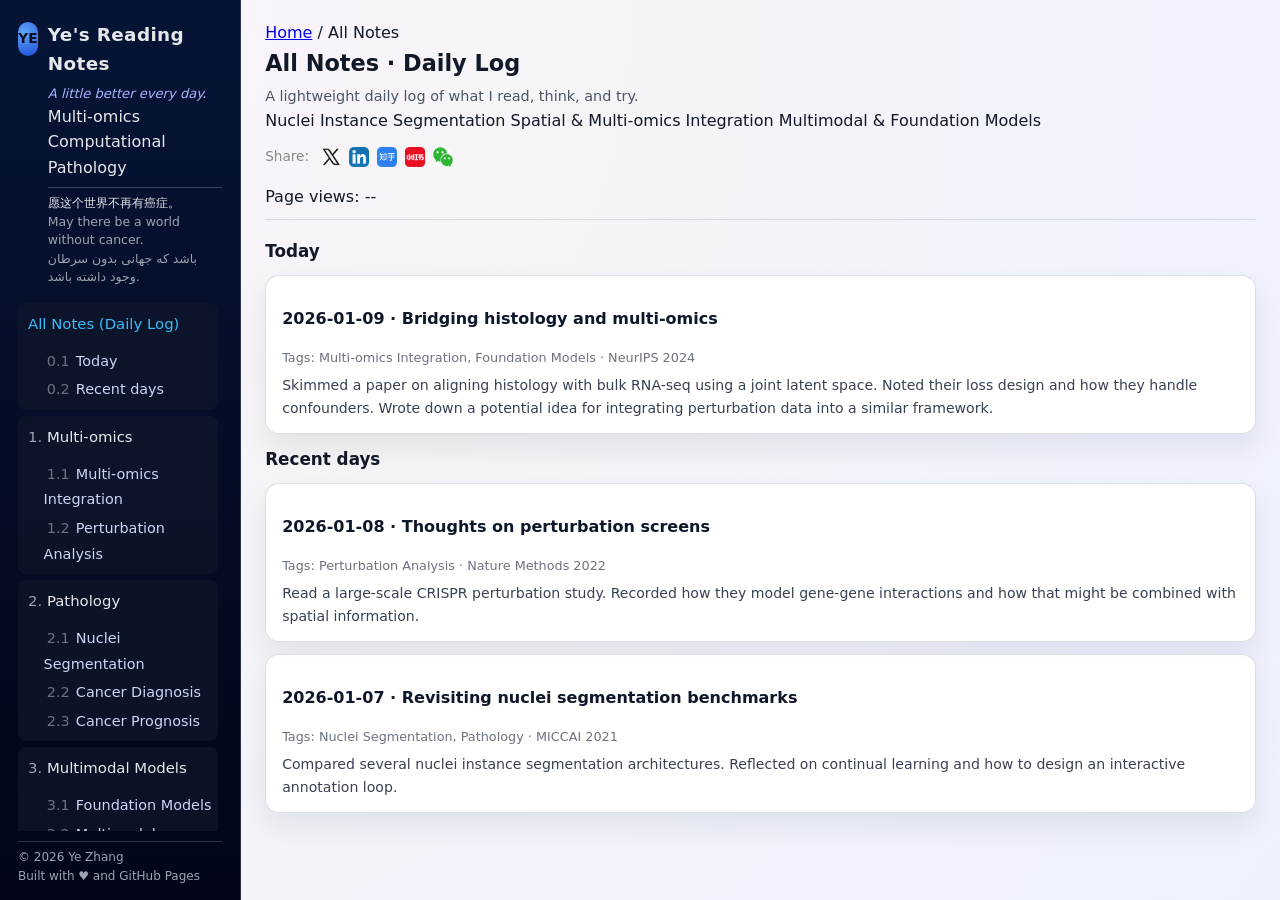
==== index.html @ 50f431a3 "init" ====
<!DOCTYPE html>
<html lang="en">
<head>
  <meta charset="UTF-8" />
  <title>Ye Zhang - Reading Notes</title>
  <meta name="viewport" content="width=device-width, initial-scale=1" />

  <!-- 基本描述 & SEO -->
  <meta name="description" content="Reading notes by Ye Zhang on computational pathology, nuclei segmentation, multi-omics integration, and multimodal foundation models." />

  <!-- Open Graph / 分享卡片 -->
  <meta property="og:title" content="Ye Zhang - Reading Notes" />
  <meta property="og:description" content="Daily reading log and paper notes on computational pathology, nuclei segmentation, multi-omics integration, and multimodal models." />
  <meta property="og:type" content="website" />
  <meta property="og:url" content="https://zhangye-zoe.github.io/" />
  <!-- 建议放一张 1200x630 左右的横版预览图 -->
  <meta property="og:image" content="https://zhangye-zoe.github.io/images/share-default.png" />

  <!-- Twitter Card / X 预览 -->
  <meta name="twitter:card" content="summary_large_image" />
  <meta name="twitter:title" content="Ye Zhang - Reading Notes" />
  <meta name="twitter:description" content="Daily reading notes on computational pathology and multi-omics integration." />
  <meta name="twitter:image" content="https://zhangye-zoe.github.io/images/share-default.png" />

  <link rel="stylesheet" href="style.css" />
  <link rel="icon" type="image/png" href="images/icons/ye.png" />
</head>
<body>
  <div class="app">
    <!-- Left sidebar: navigation -->
    <aside class="sidebar" aria-label="Main navigation">
      <div class="sidebar-header">
        <!-- 这里可以换成你生成的 icon png -->
        <div class="sidebar-logo" aria-hidden="true">YE</div>
        <div>
          <div class="sidebar-title">Ye's Reading Notes</div>
          <div class="sidebar-subtitle">
            A little better every day.
          </div>

          <!-- 研究方向 tag -->
          <div class="sidebar-tags">
            <span class="sidebar-tag">Multi-omics</span>
            <span class="sidebar-tag">Computational Pathology</span>
            <!-- <span class="sidebar-tag">Nuclei Segmentation</span> -->
          </div>

          <!-- 多语言愿望 -->
          <div class="sidebar-motto">
            <div>愿这个世界不再有癌症。</div>
            <div>May there be a world without cancer.</div>
            <div>باشد که جهانی بدون سرطان وجود داشته باشد.  <!-- 波斯语 --></div>
          </div>
        </div>
      </div>

      <nav class="sidebar-nav">
        <!-- All notes: daily log -->
        <details class="nav-group" open>
          <summary data-category="all" class="nav-summary">
            All Notes (Daily Log)
          </summary>
          <ul class="nav-list">
            <li><a href="#today">Today</a></li>
            <li><a href="#recent">Recent days</a></li>
          </ul>
        </details>

        <!-- 1. Multi-omics -->
        <details class="nav-group" open>
          <summary data-category="multi-omics" class="nav-summary">
            Multi-omics
          </summary>
          <ul class="nav-list">
            <li><a href="post-multiomics-integration.html">Multi-omics Integration</a></li>
            <li><a href="post-perturbation-example.html">Perturbation Analysis</a></li>
          </ul>
        </details>

        <!-- 2. Pathology -->
        <details class="nav-group" open>
          <summary data-category="pathology" class="nav-summary">
            Pathology
          </summary>
          <ul class="nav-list">
            <li><a href="post-nuclei-example.html">Nuclei Segmentation</a></li>
            <li><a href="post-cancer-diagnosis.html">Cancer Diagnosis</a></li>
            <li><a href="post-cancer-prognosis.html">Cancer Prognosis</a></li>
          </ul>
        </details>

        <!-- 3. Multimodal & Foundation Models -->
        <details class="nav-group" open>
          <summary data-category="multimodal" class="nav-summary">
            Multimodal Models
          </summary>
          <ul class="nav-list">
            <li><a href="post-foundation-example.html">Foundation Models</a></li>
            <li><a href="post-multimodal-repr.html">Multimodal Representation Learning</a></li>
          </ul>
        </details>
      </nav>

      <div class="sidebar-footer">
        © 2026 Ye Zhang<br />
        Built with ♥ and GitHub Pages
      </div>
    </aside>

    <!-- Right side: main content -->
    <main class="main">
      <!-- 统一的页面抬头区域 -->
      <header class="main-header">
        <nav class="breadcrumbs" aria-label="Breadcrumb">
          <a href="index.html" class="crumb-home">Home</a>
          <span class="crumb-separator">/</span>
          <span id="crumb-category">All Notes</span>
        </nav>        

        <h1 class="main-title" id="main-title">All Notes · Daily Log</h1>
        <p class="main-description" id="main-description">
          A lightweight daily log of what I read, think, and try.
        </p>

        <!-- 简单的研究标签，突出你的方向 -->
        <div class="main-research-tags">
          <span class="tag">Nuclei Instance Segmentation</span>
          <span class="tag">Spatial &amp; Multi-omics Integration</span>
          <span class="tag">Multimodal &amp; Foundation Models</span>
        </div>

        <!-- 分享区域（icon + JS） -->
        <div class="share-bar">
          <span class="share-label">Share:</span>

          <!-- X (Twitter) -->
          <a id="share-x" class="share-btn share-btn-icon" href="#" target="_blank" rel="noopener noreferrer">
            <img src="images/icons/x.png" alt="Share on X" class="share-icon" />
          </a>

          <!-- LinkedIn -->
          <a id="share-linkedin" class="share-btn share-btn-icon" href="#" target="_blank" rel="noopener noreferrer">
            <img src="images/icons/linkedin.png" alt="Share on LinkedIn" class="share-icon" />
          </a>

          <!-- Zhihu：复制链接为主 -->
          <button class="share-btn share-btn-icon" data-platform="Zhihu" type="button">
            <img src="images/icons/zhihu.png" alt="Share to Zhihu" class="share-icon" />
          </button>

          <!-- RedNote / 小红书：复制链接 -->
          <button class="share-btn share-btn-icon" data-platform="RedNote" type="button">
            <img src="images/icons/rednote.png" alt="Share to RedNote" class="share-icon" />
          </button>

          <!-- WeChat：复制链接 -->
          <button class="share-btn share-btn-icon" data-platform="WeChat" type="button">
            <img src="images/icons/wechat.png" alt="Share to WeChat" class="share-icon" />
          </button>
        </div>

        <div id="share-toast" class="share-toast" aria-live="polite"></div>

        <!-- 页面浏览次数 -->
        <div class="page-views">
          <span class="page-views-label">Page views:</span>
          <span id="busuanzi_value_page_pv">--</span>
        </div>
      </header>

      <div id="post-lists">
        <!-- All Notes / Daily log -->
        <section class="post-list-section" data-category="all" aria-labelledby="today">
          <h2 class="section-title" id="today">Today</h2>

          <article class="post-card">
            <h3 class="post-card-title">
              2026-01-09 · Bridging histology and multi-omics
            </h3>
            <p class="post-card-meta">
              Tags: Multi-omics Integration, Foundation Models
              <span class="meta-separator">·</span>
              <span class="post-card-venue" data-venue="NeurIPS" data-year="2024">
                NeurIPS 2024
              </span>
            </p>
            <p class="post-card-excerpt">
              Skimmed a paper on aligning histology with bulk RNA-seq using a joint latent space. Noted their loss design and how they handle confounders.
              Wrote down a potential idea for integrating perturbation data into a similar framework.
            </p>
          </article>

          <h2 class="section-title" id="recent">Recent days</h2>

          <article class="post-card">
            <h3 class="post-card-title">
              2026-01-08 · Thoughts on perturbation screens
            </h3>
            <p class="post-card-meta">
              Tags: Perturbation Analysis
              <span class="meta-separator">·</span>
              <span class="post-card-venue" data-venue="Nature Methods" data-year="2022">
                Nature Methods 2022
              </span>
            </p>
            <p class="post-card-excerpt">
              Read a large-scale CRISPR perturbation study. Recorded how they model gene-gene interactions and how that might be combined with spatial information.
            </p>
          </article>

          <article class="post-card">
            <h3 class="post-card-title">
              2026-01-07 · Revisiting nuclei segmentation benchmarks
            </h3>
            <p class="post-card-meta">
              Tags: Nuclei Segmentation, Pathology
              <span class="meta-separator">·</span>
              <span class="post-card-venue" data-venue="MICCAI" data-year="2021">
                MICCAI 2021
              </span>
            </p>
            <p class="post-card-excerpt">
              Compared several nuclei instance segmentation architectures. Reflected on continual learning and how to design an interactive annotation loop.
            </p>
          </article>
        </section>

        <!-- 1. Multi-omics -->
        <section class="post-list-section" data-category="multi-omics" aria-label="Multi-omics notes">
          <h2 class="section-title">Multi-omics</h2>

          <article class="post-card">
            <a href="post-multiomics-integration.html" class="post-card-title">
              [Paper Note] Multi-omics Integration
            </a>
            <p class="post-card-meta">
              Category: Multi-omics · Subtopic: Integration
              <span class="meta-separator">·</span>
              <span class="post-card-venue" data-venue="ICML" data-year="2023">
                ICML 2023
              </span>
            </p>
            <p class="post-card-excerpt">
              A brief summary of the problem setting, integration strategy, and how this work connects to computational pathology and cancer subtyping...
            </p>
          </article>

          <article class="post-card">
            <a href="post-perturbation-example.html" class="post-card-title">
              [Paper Note] Perturbation Analysis
            </a>
            <p class="post-card-meta">
              Category: Multi-omics · Subtopic: Perturbation-based integration
              <span class="meta-separator">·</span>
              <span class="post-card-venue" data-venue="Cell" data-year="2021">
                Cell 2021
              </span>
            </p>
            <p class="post-card-excerpt">
              Notes on a study using large-scale perturbation screens to infer gene regulatory programs and cellular responses, and how these signals can be aligned with other omics layers...
            </p>
          </article>
        </section>

        <!-- 2. Pathology -->
        <section class="post-list-section" data-category="pathology" aria-label="Pathology notes">
          <h2 class="section-title">Pathology</h2>

          <article class="post-card">
            <a href="post-nuclei-example.html" class="post-card-title">
              [Paper Note] Nuclei Segmentation
            </a>
            <p class="post-card-meta">
              Category: Pathology · Subtopic: Nuclei Segmentation
              <span class="meta-separator">·</span>
              <span class="post-card-venue" data-venue="CVPR" data-year="2020">
                CVPR 2020
              </span>
            </p>
            <p class="post-card-excerpt">
              A reflection on different architectures for nuclei instance segmentation, how they handle overlapping/touching nuclei, and some ideas about continual learning and prompts...
            </p>
          </article>

          <article class="post-card">
            <a href="post-cancer-diagnosis.html" class="post-card-title">
              [Paper Note] Cancer Diagnosis
            </a>
            <p class="post-card-meta">
              Category: Pathology · Subtopic: Diagnosis
              <span class="meta-separator">·</span>
              <span class="post-card-venue" data-venue="Nature Medicine" data-year="2019">
                Nature Medicine 2019
              </span>
            </p>
            <p class="post-card-excerpt">
              Notes on models and biomarkers used for cancer diagnosis from histopathology, with comments on robustness, domain shift, and interpretability...
            </p>
          </article>

          <article class="post-card">
            <a href="post-cancer-prognosis.html" class="post-card-title">
              [Paper Note] Cancer Prognosis
            </a>
            <p class="post-card-meta">
              Category: Pathology · Subtopic: Prognosis / Risk Stratification
              <span class="meta-separator">·</span>
              <span class="post-card-venue" data-venue="Nature Cancer" data-year="2022">
                Nature Cancer 2022
              </span>
            </p>
            <p class="post-card-excerpt">
              Summary of survival models, risk scores, and how omics + image features are combined to predict outcomes...
            </p>
          </article>
        </section>

        <!-- 3. Multimodal & Foundation Models -->
        <section class="post-list-section" data-category="multimodal" aria-label="Multimodal and foundation model notes">
          <h2 class="section-title">Multimodal &amp; Foundation Models</h2>

          <article class="post-card">
            <a href="post-foundation-example.html" class="post-card-title">
              [Paper Note] Foundation Models in Pathology
            </a>
            <p class="post-card-meta">
              Category: Multimodal · Subtopic: Foundation Models
              <span class="meta-separator">·</span>
              <span class="post-card-venue" data-venue="NeurIPS" data-year="2023">
                NeurIPS 2023
              </span>
            </p>
            <p class="post-card-excerpt">
              A note on a foundation model for histopathology images: pretraining strategy, downstream tasks, scaling behavior, and open questions for multi-omics and spatial data...
            </p>
          </article>

          <article class="post-card">
            <a href="post-multimodal-repr.html" class="post-card-title">
              [Paper Note] Multimodal Representation Learning
            </a>
            <p class="post-card-meta">
              Category: Multimodal · Subtopic: Cross-modal representations
              <span class="meta-separator">·</span>
              <span class="post-card-venue" data-venue="ICLR" data-year="2022">
                ICLR 2022
              </span>
            </p>
            <p class="post-card-excerpt">
              Thoughts on models that jointly learn from images, text, and omics, and how such representations can support reasoning and downstream tasks...
            </p>
          </article>
        </section>
      </div>
    </main>
  </div>

  <!-- Busuanzi 页面访问量统计 -->
  <script async src="//busuanzi.ibruce.info/busuanzi/2.3/busuanzi.pure.mini.js"></script>

  <!-- 主 JS 文件 -->
  <script src="main.js"></script>
</body>
</html>
---- style.css ----
/* Global reset */
*,
*::before,
*::after {
  box-sizing: border-box;
}

body {
  margin: 0;
  font-family: -apple-system, BlinkMacSystemFont, system-ui, -system-ui,
    "SF Pro Text", "Helvetica Neue", Arial, sans-serif;
  line-height: 1.6;
  /* 柔和背景 */
  background: radial-gradient(circle at top left, #fdf2ff 0, #f5f5f7 35%, #eef2ff 100%);
  color: #111827;
}

/* App layout: sidebar + main */
.app {
  display: flex;
  min-height: 100vh;
}

.sidebar {
    width: 380px;                          /* 你现在用的宽度就保持 */
    background: linear-gradient(180deg, #061436, #020617);
    color: #e5e7eb;
    display: flex;
    flex-direction: column;
    padding: 20px 18px 14px;
    position: sticky;
    top: 0;
    height: 100vh;                         /* 新增：整块高度 = 一屏 */
    /* align-self: flex-start;  删掉这一行 */
    /* max-height: 100vh;       删掉这一行 */
    border-right: 1px solid rgba(148, 163, 184, 0.25);
  }
  
  

  .sidebar-header {
    display: flex;
    align-items: flex-start;  /* 从 center 改成 flex-start */
    gap: 10px;
    margin-bottom: 18px;
  }
  

  .sidebar-logo {
    width: 34px;
    height: 34px;
    border-radius: 999px;
    background: radial-gradient(circle at 30% 30%, #60a5fa, #1d4ed8);
    display: flex;
    align-items: center;
    justify-content: center;
    font-size: 0.85rem;
    font-weight: 600;
    color: #0b1120;
    margin-top: 2px;   /* 新增：微调一下垂直位置 */
  }
  
/* 多语言愿望块 */
.sidebar-motto {
    margin-top: 6px;
    padding-top: 6px;
    border-top: 1.5px solid rgba(148, 163, 184, 0.35);  /* 和上面的签名用一条细线分开 */
    font-size: 0.78rem;
    color: #cbd5f5;              /* 比签名略淡的蓝灰色 */
    line-height: 1.5;
  }
  
  /* 第一行（中文）稍微更醒目一点 */
  .sidebar-motto div:first-child {
    font-weight: 500;
    color: #e5e7eb;
  }
  
  /* 每一行之间留一点点空 */
  .sidebar-motto div + div {
    margin-top: 2px;
  }
  

.sidebar-title {
    font-size: 1.15rem;          /* 稍微大一点 */
    font-weight: 600;
    letter-spacing: 0.02em;
    font-family: "SF Pro Display", -apple-system, BlinkMacSystemFont,
      system-ui, "Segoe UI", sans-serif;
  }
  
  .sidebar-subtitle {
    margin-top: 4px;
    font-size: 0.82rem;
    color: #a5b4fc;              /* 柔和一点的蓝紫色文字 */
    font-style: italic;
  }
  

.sidebar-nav {
  flex: 1 1 auto;
  overflow-y: auto;
  padding-right: 4px;
  margin-bottom: 10px;
  counter-reset: group-counter;  /* 大类计数器，从 1 开始 */
}

/* Scrollbar in sidebar */
.sidebar-nav::-webkit-scrollbar {
  width: 6px;
}
.sidebar-nav::-webkit-scrollbar-track {
  background: transparent;
}
.sidebar-nav::-webkit-scrollbar-thumb {
  background: rgba(148, 163, 184, 0.6);
  border-radius: 999px;
}

/* Nav groups */
.nav-group {
  margin-bottom: 6px;
  border-radius: 8px;
  padding: 2px 4px 4px 0;
  counter-increment: group-counter;  /* 每个大类 +1 */
}

.nav-group[open] {
  background: rgba(15, 23, 42, 0.7);
}

/* 第一个 group（All Notes）不计数 */
.nav-group:first-child {
  counter-increment: none;
}


.nav-summary::-webkit-details-marker {
  margin-right: 4px;
}

.nav-summary {
    list-style: none;
    cursor: pointer;
    font-size: 0.93rem;           /* 从 0.95 略微减小一点 */
    font-weight: 500;
    padding: 9px 10px;            /* 原来 12px，略微收紧上下间距 */
    line-height: 1.4;             /* 控制行高，让整体更紧凑 */
    outline: none;
    color: #e5e7eb;
    position: relative;
    font-family: "SF Pro Display", -apple-system, BlinkMacSystemFont,
      system-ui, "Segoe UI", sans-serif;
  }
  
  
  .nav-summary::before {
    content: counter(group-counter) ". ";
    color: #9ca3af;
    font-weight: 500;
  }
  
  /* All Notes 不显示编号 */
  .nav-group:first-child .nav-summary::before {
    content: "";
  }
  

.nav-summary-active {
  color: #38bdf8;
}

.nav-list {
    list-style: none;
    padding-left: 1.6rem;
    margin: 4px 0 4px;
    counter-reset: item-counter;
  }
  
.nav-list li {
margin: 3px 0;                 /* 原来 4px，间距稍微缩小一点 */
}

.nav-list a {
text-decoration: none;
font-size: 0.9rem;             /* 原来 0.85rem，略微变大 */
color: #cbd5f5;
position: relative;
padding-left: 0.2rem;
font-family: "SF Pro Text", -apple-system, BlinkMacSystemFont,
    system-ui, "Segoe UI", sans-serif;
}
  

/* 子项编号 “1.1 ”、“1.2 ” 等 */
.nav-list li a::before {
  counter-increment: item-counter;
  content: counter(group-counter) "." counter(item-counter) " ";
  color: #6b7280;
  margin-right: 0.1rem;
}

.nav-list a:hover {
    color: #60a5fa;            /* 浅一点的蓝色高亮 */
    text-decoration: underline;
  }
  

.sidebar-footer {
  font-size: 0.75rem;
  color: #9ca3af;
  border-top: 1px solid rgba(148, 163, 184, 0.3);
  padding-top: 6px;
}

/* Main content (right) */
.main {
  flex: 1 1 auto;
  padding: 20px 24px 32px;
}

/* Main header / breadcrumb */
.main-header {
  margin-bottom: 18px;
  border-bottom: 1px solid rgba(148, 163, 184, 0.35);
  padding-bottom: 10px;
}

.main-breadcrumb {
  font-size: 0.8rem;
  color: #6b7280;
  margin-bottom: 4px;
}

.main-header h1 {
  margin: 0 0 4px;
  font-size: 1.4rem;
}

.main-header p {
  margin: 0;
  font-size: 0.9rem;
  color: #4b5563;
}

/* Post list sections */
.post-list-section {
  margin-top: 18px;
}

.section-title {
  margin: 4px 0 10px;
  font-size: 1.05rem;
  color: #111827;
}

/* Post cards */
.post-card {
  background: rgba(255, 255, 255, 0.95);
  border-radius: 14px;
  padding: 14px 16px;
  margin-bottom: 12px;
  box-shadow: 0 14px 30px rgba(15, 23, 42, 0.08);
  border: 1px solid rgba(148, 163, 184, 0.35);
  transition: transform 0.12s ease-out, box-shadow 0.12s ease-out,
    border-color 0.12s ease-out, background 0.12s ease-out;
}

.post-card:hover {
  transform: translateY(-2px);
  box-shadow: 0 18px 40px rgba(15, 23, 42, 0.12);
  border-color: #38bdf8;
  background: #ffffff;
}

.post-card-title {
  font-size: 1rem;
  font-weight: 600;
  text-decoration: none;
  color: #0f172a;
}

.post-card-title:hover {
  color: #2563eb;
}

.post-card-meta {
  margin: 4px 0;
  font-size: 0.8rem;
  color: #6b7280;
}

.post-card-excerpt {
  margin: 6px 0 0;
  font-size: 0.88rem;
  color: #374151;
}

/* ------- Single post page shared styles (if you reuse this CSS) ------- */

/* Optional header for single post pages */
.site-header {
  background: rgba(255, 255, 255, 0.9);
  backdrop-filter: blur(10px);
  border-bottom: 1px solid rgba(148, 163, 184, 0.35);
  position: sticky;
  top: 0;
  z-index: 10;
}

.site-header-inner {
  max-width: 960px;
  margin: 0 auto;
  padding: 10px 16px;
  display: flex;
  flex-direction: column;
  gap: 2px;
}

.site-title {
  margin: 0;
  font-size: 1.1rem;
}

.site-title a {
  text-decoration: none;
  color: #111827;
}

.site-subtitle {
  margin: 0;
  font-size: 0.8rem;
  color: #6b7280;
}

/* Layout with TOC (for post pages that use it) */
.layout-with-toc {
  max-width: 960px;
  margin: 16px auto 32px;
  padding: 0 16px;
  display: flex;
  gap: 16px;
}

.toc {
  flex: 0 0 220px;
  position: sticky;
  top: 72px;
  align-self: flex-start;
}

.toc-inner {
  background: rgba(255, 255, 255, 0.95);
  border-radius: 12px;
  padding: 10px 12px;
  box-shadow: 0 14px 30px rgba(15, 23, 42, 0.06);
  border: 1px solid rgba(148, 163, 184, 0.35);
  max-height: calc(100vh - 90px);
  overflow-y: auto;
}

.toc-title {
  margin: 0 0 6px;
  font-size: 0.95rem;
  border-bottom: 1px solid #e5e7eb;
  padding-bottom: 4px;
}

.toc-list {
  list-style: none;
  margin: 0;
  padding: 0;
  font-size: 0.85rem;
}

.toc-item {
  margin: 3px 0;
}

.toc-item-sub {
  margin-left: 12px;
  font-size: 0.82rem;
}

.toc a {
  text-decoration: none;
  color: #4b5563;
}

.toc a:hover {
  color: #2563eb;
}

/* Post content for single page */
.content {
  flex: 1 1 auto;
}

.post {
  background: rgba(255, 255, 255, 0.98);
  border-radius: 14px;
  padding: 18px 20px;
  box-shadow: 0 14px 30px rgba(15, 23, 42, 0.06);
  border: 1px solid rgba(148, 163, 184, 0.35);
}

.post-header {
  border-bottom: 1px solid #e5e7eb;
  margin-bottom: 14px;
  padding-bottom: 8px;
}

.post-title {
  margin: 0 0 6px;
  font-size: 1.3rem;
}

.post-meta {
  margin: 0 0 6px;
  font-size: 0.8rem;
  color: #6b7280;
}

.post-section h2 {
  margin-top: 18px;
  margin-bottom: 6px;
}

.post-section h3 {
  margin-top: 12px;
  margin-bottom: 4px;
}

/* Mobile layout */
@media (max-width: 900px) {
  .app {
    flex-direction: column;
  }

  .sidebar {
    position: static;
    width: 100%;
    max-height: none;
    border-right: none;
    border-bottom: 1px solid rgba(148, 163, 184, 0.25);
  }

  .main {
    padding: 16px 12px 24px;
  }

  .layout-with-toc {
    flex-direction: column;
  }

  .toc {
    position: static;
    flex: 1 1 auto;
  }

  .toc-inner {
    max-height: none;
  }
}

.sidebar-motto {
    margin-top: 6px;
    font-size: 0.78rem;
    color: #9ca3af;
    line-height: 1.4;
  }
  
  .sidebar-motto div + div {
    margin-top: 2px;
  }

.twitter-share {
display: inline-block;
margin-top: 12px;
padding: 6px 12px;
background: #1d9bf0;
color: white;
border-radius: 6px;
font-size: 0.85rem;
text-decoration: none;
}

.twitter-share:hover {
background: #1583c7;
}
  

/* Share bar */
.share-bar {
    margin-top: 10px;
    display: flex;
    align-items: center;
    flex-wrap: wrap;
    gap: 6px;
    font-size: 0.8rem;
  }
  
  .share-label {
    color: #6b7280;
    margin-right: 4px;
  }
  
  .share-btn {
    border: none;
    outline: none;
    cursor: pointer;
    border-radius: 999px;
    padding: 4px 10px;
    font-size: 0.78rem;
    text-decoration: none;
    display: inline-flex;
    align-items: center;
    justify-content: center;
    gap: 4px;
    transition: background 0.12s ease-out, transform 0.12s ease-out,
      box-shadow 0.12s ease-out;
  }
  
  /* 悬停效果 */
  .share-btn:hover {
    transform: translateY(-1px);
    box-shadow: 0 6px 16px rgba(15, 23, 42, 0.15);
  }
  
  /* 各平台颜色 */
  .share-twitter {
    background: #1d9bf0;
    color: #f9fafb;
  }
  
  .share-linkedin {
    background: #0a66c2;
    color: #f9fafb;
  }
  
  .share-zhihu {
    background: #056de8;
    color: #f9fafb;
  }
  
  .share-xhs {
    background: #ff2442;
    color: #f9fafb;
  }
  
  .share-wechat {
    background: #22c55e;
    color: #f9fafb;
  }
  
  /* 复制成功提示 */
  .share-toast {
    margin-left: 4px;
    opacity: 0;
    transform: translateY(4px);
    transition: opacity 0.15s ease-out, transform 0.15s ease-out;
    color: #6b7280;
  }
  
  .share-toast.show {
    opacity: 1;
    transform: translateY(0);
  }
  
  .share-bar {
    display: flex;
    align-items: center;
    gap: 0.5rem;
    margin-top: 0.75rem;
  }
  
  .share-label {
    font-size: 0.85rem;
    color: #888;
  }
  
  .share-btn {
    border: none;
    background: transparent;
    padding: 0;
    cursor: pointer;
  }
  
  .share-btn-icon {
    display: inline-flex;
    align-items: center;
    justify-content: center;
  }
  
  .share-icon {
    width: 20px;
    height: 20px;
  }
  
  /* 小浮层提示 */
  .share-toast {
    margin-top: 0.5rem;
    font-size: 0.8rem;
    color: #fff;
    background: rgba(0,0,0,0.7);
    padding: 4px 8px;
    border-radius: 4px;
    opacity: 0;
    transition: opacity 0.2s;
  }
  
  .share-toast.show {
    opacity: 1;
  }
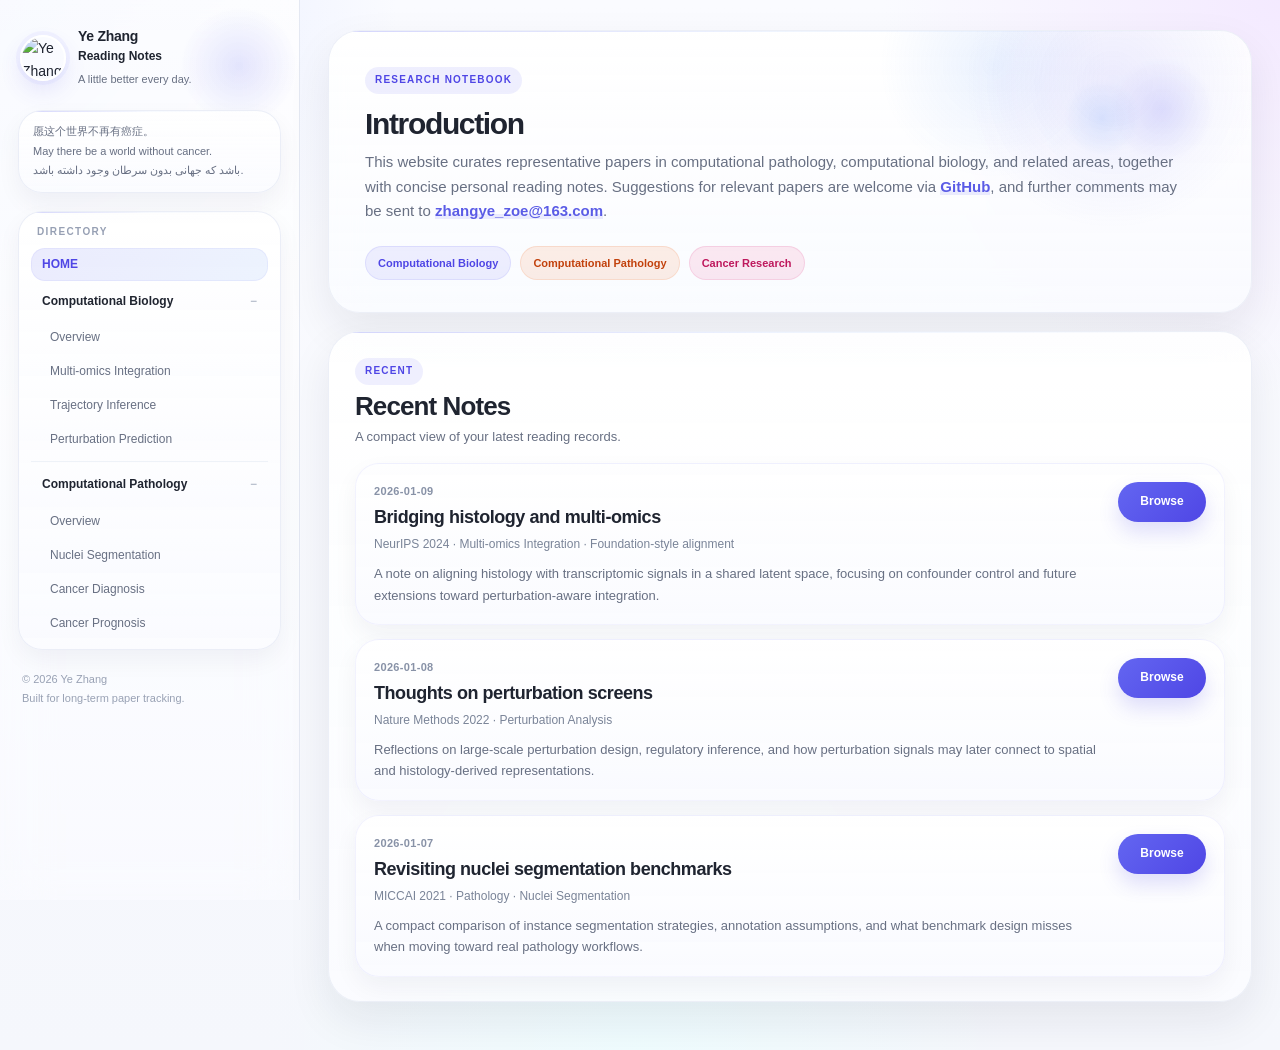
==== commit ec0b2ac3: "update" ====
--- a/index.html
+++ b/index.html
@@ -2,363 +2,432 @@
 <html lang="en">
 <head>
   <meta charset="UTF-8" />
-  <title>Ye Zhang - Reading Notes</title>
-  <meta name="viewport" content="width=device-width, initial-scale=1" />
-
-  <!-- 基本描述 & SEO -->
-  <meta name="description" content="Reading notes by Ye Zhang on computational pathology, nuclei segmentation, multi-omics integration, and multimodal foundation models." />
-
-  <!-- Open Graph / 分享卡片 -->
-  <meta property="og:title" content="Ye Zhang - Reading Notes" />
-  <meta property="og:description" content="Daily reading log and paper notes on computational pathology, nuclei segmentation, multi-omics integration, and multimodal models." />
+  <meta name="viewport" content="width=device-width, initial-scale=1.0" />
+  <title>Ye Zhang · Reading Notes</title>
+  <meta name="description" content="Reading notes by Ye Zhang on computational pathology and computational biology." />
+
+  <meta property="og:title" content="Ye Zhang · Reading Notes" />
+  <meta property="og:description" content="A long-term research notebook on computational pathology and computational biology." />
   <meta property="og:type" content="website" />
   <meta property="og:url" content="https://zhangye-zoe.github.io/" />
-  <!-- 建议放一张 1200x630 左右的横版预览图 -->
   <meta property="og:image" content="https://zhangye-zoe.github.io/images/share-default.png" />
 
-  <!-- Twitter Card / X 预览 -->
-  <meta name="twitter:card" content="summary_large_image" />
-  <meta name="twitter:title" content="Ye Zhang - Reading Notes" />
-  <meta name="twitter:description" content="Daily reading notes on computational pathology and multi-omics integration." />
-  <meta name="twitter:image" content="https://zhangye-zoe.github.io/images/share-default.png" />
-
+  <link rel="icon" type="image/png" href="images/icons/ye.png" />
   <link rel="stylesheet" href="style.css" />
-  <link rel="icon" type="image/png" href="images/icons/ye.png" />
 </head>
 <body>
-  <div class="app">
-    <!-- Left sidebar: navigation -->
-    <aside class="sidebar" aria-label="Main navigation">
-      <div class="sidebar-header">
-        <!-- 这里可以换成你生成的 icon png -->
-        <div class="sidebar-logo" aria-hidden="true">YE</div>
-        <div>
-          <div class="sidebar-title">Ye's Reading Notes</div>
-          <div class="sidebar-subtitle">
-            A little better every day.
+  <div class="site-shell">
+    <aside class="sidebar" aria-label="Sidebar navigation">
+      <div class="sidebar-inner">
+        <div class="sidebar-top-glow"></div>
+
+        <div class="profile-block">
+          <div class="profile-avatar-wrap">
+            <img src="images/icons/Yee.png" alt="Ye Zhang avatar" class="profile-avatar" />
           </div>
 
-          <!-- 研究方向 tag -->
-          <div class="sidebar-tags">
-            <span class="sidebar-tag">Multi-omics</span>
-            <span class="sidebar-tag">Computational Pathology</span>
-            <!-- <span class="sidebar-tag">Nuclei Segmentation</span> -->
-          </div>
-
-          <!-- 多语言愿望 -->
-          <div class="sidebar-motto">
-            <div>愿这个世界不再有癌症。</div>
-            <div>May there be a world without cancer.</div>
-            <div>باشد که جهانی بدون سرطان وجود داشته باشد.  <!-- 波斯语 --></div>
+          <div class="profile-text">
+            <h1 class="profile-title">Ye Zhang</h1>
+            <div class="profile-subtitle">Reading Notes</div>
+            <div class="profile-desc">A little better every day.</div>
           </div>
         </div>
-      </div>
-
-      <nav class="sidebar-nav">
-        <!-- All notes: daily log -->
-        <details class="nav-group" open>
-          <summary data-category="all" class="nav-summary">
-            All Notes (Daily Log)
-          </summary>
-          <ul class="nav-list">
-            <li><a href="#today">Today</a></li>
-            <li><a href="#recent">Recent days</a></li>
-          </ul>
-        </details>
-
-        <!-- 1. Multi-omics -->
-        <details class="nav-group" open>
-          <summary data-category="multi-omics" class="nav-summary">
-            Multi-omics
-          </summary>
-          <ul class="nav-list">
-            <li><a href="post-multiomics-integration.html">Multi-omics Integration</a></li>
-            <li><a href="post-perturbation-example.html">Perturbation Analysis</a></li>
-          </ul>
-        </details>
-
-        <!-- 2. Pathology -->
-        <details class="nav-group" open>
-          <summary data-category="pathology" class="nav-summary">
-            Pathology
-          </summary>
-          <ul class="nav-list">
-            <li><a href="post-nuclei-example.html">Nuclei Segmentation</a></li>
-            <li><a href="post-cancer-diagnosis.html">Cancer Diagnosis</a></li>
-            <li><a href="post-cancer-prognosis.html">Cancer Prognosis</a></li>
-          </ul>
-        </details>
-
-        <!-- 3. Multimodal & Foundation Models -->
-        <details class="nav-group" open>
-          <summary data-category="multimodal" class="nav-summary">
-            Multimodal Models
-          </summary>
-          <ul class="nav-list">
-            <li><a href="post-foundation-example.html">Foundation Models</a></li>
-            <li><a href="post-multimodal-repr.html">Multimodal Representation Learning</a></li>
-          </ul>
-        </details>
-      </nav>
-
-      <div class="sidebar-footer">
-        © 2026 Ye Zhang<br />
-        Built with ♥ and GitHub Pages
+
+        <div class="motto-card">
+          <div class="motto-line">愿这个世界不再有癌症。</div>
+          <div class="motto-line">May there be a world without cancer.</div>
+          <div class="motto-line">باشد که جهانی بدون سرطان وجود داشته باشد.</div>
+        </div>
+
+        <nav class="sidebar-nav" aria-label="Main navigation">
+          <div class="nav-label">Directory</div>
+
+          <a class="nav-home active" href="#" data-page="home">HOME</a>
+
+          <details class="nav-group nav-group-bio" open>
+            <summary class="nav-group-title">Computational Biology</summary>
+            <div class="nav-links">
+              <a href="#" class="nav-link" data-page="multiomics-overview">Overview</a>
+              <a href="#" class="nav-link" data-page="multiomics-integration">Multi-omics Integration</a>
+              <a href="#" class="nav-link" data-page="multiomics-trajectory">Trajectory Inference</a>
+              <a href="#" class="nav-link" data-page="multiomics-perturbation">Perturbation Prediction</a>
+            </div>
+          </details>
+
+          <details class="nav-group nav-group-path" open>
+            <summary class="nav-group-title">Computational Pathology</summary>
+            <div class="nav-links">
+              <a href="#" class="nav-link" data-page="pathology-overview">Overview</a>
+              <a href="#" class="nav-link" data-page="pathology-nuclei">Nuclei Segmentation</a>
+              <a href="#" class="nav-link" data-page="pathology-diagnosis">Cancer Diagnosis</a>
+              <a href="#" class="nav-link" data-page="pathology-prognosis">Cancer Prognosis</a>
+            </div>
+          </details>
+        </nav>
+
+        <div class="sidebar-footer">
+          © 2026 Ye Zhang<br />
+          Built for long-term paper tracking.
+        </div>
       </div>
     </aside>
 
-    <!-- Right side: main content -->
-    <main class="main">
-      <!-- 统一的页面抬头区域 -->
-      <header class="main-header">
-        <nav class="breadcrumbs" aria-label="Breadcrumb">
-          <a href="index.html" class="crumb-home">Home</a>
-          <span class="crumb-separator">/</span>
-          <span id="crumb-category">All Notes</span>
-        </nav>        
-
-        <h1 class="main-title" id="main-title">All Notes · Daily Log</h1>
-        <p class="main-description" id="main-description">
-          A lightweight daily log of what I read, think, and try.
-        </p>
-
-        <!-- 简单的研究标签，突出你的方向 -->
-        <div class="main-research-tags">
-          <span class="tag">Nuclei Instance Segmentation</span>
-          <span class="tag">Spatial &amp; Multi-omics Integration</span>
-          <span class="tag">Multimodal &amp; Foundation Models</span>
-        </div>
-
-        <!-- 分享区域（icon + JS） -->
-        <div class="share-bar">
-          <span class="share-label">Share:</span>
-
-          <!-- X (Twitter) -->
-          <a id="share-x" class="share-btn share-btn-icon" href="#" target="_blank" rel="noopener noreferrer">
-            <img src="images/icons/x.png" alt="Share on X" class="share-icon" />
-          </a>
-
-          <!-- LinkedIn -->
-          <a id="share-linkedin" class="share-btn share-btn-icon" href="#" target="_blank" rel="noopener noreferrer">
-            <img src="images/icons/linkedin.png" alt="Share on LinkedIn" class="share-icon" />
-          </a>
-
-          <!-- Zhihu：复制链接为主 -->
-          <button class="share-btn share-btn-icon" data-platform="Zhihu" type="button">
-            <img src="images/icons/zhihu.png" alt="Share to Zhihu" class="share-icon" />
-          </button>
-
-          <!-- RedNote / 小红书：复制链接 -->
-          <button class="share-btn share-btn-icon" data-platform="RedNote" type="button">
-            <img src="images/icons/rednote.png" alt="Share to RedNote" class="share-icon" />
-          </button>
-
-          <!-- WeChat：复制链接 -->
-          <button class="share-btn share-btn-icon" data-platform="WeChat" type="button">
-            <img src="images/icons/wechat.png" alt="Share to WeChat" class="share-icon" />
-          </button>
-        </div>
-
-        <div id="share-toast" class="share-toast" aria-live="polite"></div>
-
-        <!-- 页面浏览次数 -->
-        <div class="page-views">
-          <span class="page-views-label">Page views:</span>
-          <span id="busuanzi_value_page_pv">--</span>
-        </div>
-      </header>
-
-      <div id="post-lists">
-        <!-- All Notes / Daily log -->
-        <section class="post-list-section" data-category="all" aria-labelledby="today">
-          <h2 class="section-title" id="today">Today</h2>
-
-          <article class="post-card">
-            <h3 class="post-card-title">
-              2026-01-09 · Bridging histology and multi-omics
-            </h3>
-            <p class="post-card-meta">
-              Tags: Multi-omics Integration, Foundation Models
-              <span class="meta-separator">·</span>
-              <span class="post-card-venue" data-venue="NeurIPS" data-year="2024">
-                NeurIPS 2024
-              </span>
+    <main class="content-area">
+      <div class="content-inner">
+        <section class="page is-active" id="page-home">
+          <header class="hero-card hero-home">
+            <div class="hero-orb hero-orb-1"></div>
+            <div class="hero-orb hero-orb-2"></div>
+
+            <div class="hero-topline">Research Notebook</div>
+            <h2 class="hero-title">Introduction</h2>
+            <p class="hero-text">
+              This website curates representative papers in computational pathology, computational biology, and related areas, together with concise personal reading notes. Suggestions for relevant papers are welcome via <a href="https://github.com/zhangye-zoe/MultiOmics-Literature" target="_blank" rel="noopener noreferrer">GitHub</a>, and further comments may be sent to <a href="mailto:zhangye_zoe@163.com">zhangye_zoe@163.com</a>.
             </p>
-            <p class="post-card-excerpt">
-              Skimmed a paper on aligning histology with bulk RNA-seq using a joint latent space. Noted their loss design and how they handle confounders.
-              Wrote down a potential idea for integrating perturbation data into a similar framework.
-            </p>
-          </article>
-
-          <h2 class="section-title" id="recent">Recent days</h2>
-
-          <article class="post-card">
-            <h3 class="post-card-title">
-              2026-01-08 · Thoughts on perturbation screens
-            </h3>
-            <p class="post-card-meta">
-              Tags: Perturbation Analysis
-              <span class="meta-separator">·</span>
-              <span class="post-card-venue" data-venue="Nature Methods" data-year="2022">
-                Nature Methods 2022
-              </span>
-            </p>
-            <p class="post-card-excerpt">
-              Read a large-scale CRISPR perturbation study. Recorded how they model gene-gene interactions and how that might be combined with spatial information.
-            </p>
-          </article>
-
-          <article class="post-card">
-            <h3 class="post-card-title">
-              2026-01-07 · Revisiting nuclei segmentation benchmarks
-            </h3>
-            <p class="post-card-meta">
-              Tags: Nuclei Segmentation, Pathology
-              <span class="meta-separator">·</span>
-              <span class="post-card-venue" data-venue="MICCAI" data-year="2021">
-                MICCAI 2021
-              </span>
-            </p>
-            <p class="post-card-excerpt">
-              Compared several nuclei instance segmentation architectures. Reflected on continual learning and how to design an interactive annotation loop.
-            </p>
-          </article>
-        </section>
-
-        <!-- 1. Multi-omics -->
-        <section class="post-list-section" data-category="multi-omics" aria-label="Multi-omics notes">
-          <h2 class="section-title">Multi-omics</h2>
-
-          <article class="post-card">
-            <a href="post-multiomics-integration.html" class="post-card-title">
-              [Paper Note] Multi-omics Integration
-            </a>
-            <p class="post-card-meta">
-              Category: Multi-omics · Subtopic: Integration
-              <span class="meta-separator">·</span>
-              <span class="post-card-venue" data-venue="ICML" data-year="2023">
-                ICML 2023
-              </span>
-            </p>
-            <p class="post-card-excerpt">
-              A brief summary of the problem setting, integration strategy, and how this work connects to computational pathology and cancer subtyping...
-            </p>
-          </article>
-
-          <article class="post-card">
-            <a href="post-perturbation-example.html" class="post-card-title">
-              [Paper Note] Perturbation Analysis
-            </a>
-            <p class="post-card-meta">
-              Category: Multi-omics · Subtopic: Perturbation-based integration
-              <span class="meta-separator">·</span>
-              <span class="post-card-venue" data-venue="Cell" data-year="2021">
-                Cell 2021
-              </span>
-            </p>
-            <p class="post-card-excerpt">
-              Notes on a study using large-scale perturbation screens to infer gene regulatory programs and cellular responses, and how these signals can be aligned with other omics layers...
-            </p>
-          </article>
-        </section>
-
-        <!-- 2. Pathology -->
-        <section class="post-list-section" data-category="pathology" aria-label="Pathology notes">
-          <h2 class="section-title">Pathology</h2>
-
-          <article class="post-card">
-            <a href="post-nuclei-example.html" class="post-card-title">
-              [Paper Note] Nuclei Segmentation
-            </a>
-            <p class="post-card-meta">
-              Category: Pathology · Subtopic: Nuclei Segmentation
-              <span class="meta-separator">·</span>
-              <span class="post-card-venue" data-venue="CVPR" data-year="2020">
-                CVPR 2020
-              </span>
-            </p>
-            <p class="post-card-excerpt">
-              A reflection on different architectures for nuclei instance segmentation, how they handle overlapping/touching nuclei, and some ideas about continual learning and prompts...
-            </p>
-          </article>
-
-          <article class="post-card">
-            <a href="post-cancer-diagnosis.html" class="post-card-title">
-              [Paper Note] Cancer Diagnosis
-            </a>
-            <p class="post-card-meta">
-              Category: Pathology · Subtopic: Diagnosis
-              <span class="meta-separator">·</span>
-              <span class="post-card-venue" data-venue="Nature Medicine" data-year="2019">
-                Nature Medicine 2019
-              </span>
-            </p>
-            <p class="post-card-excerpt">
-              Notes on models and biomarkers used for cancer diagnosis from histopathology, with comments on robustness, domain shift, and interpretability...
-            </p>
-          </article>
-
-          <article class="post-card">
-            <a href="post-cancer-prognosis.html" class="post-card-title">
-              [Paper Note] Cancer Prognosis
-            </a>
-            <p class="post-card-meta">
-              Category: Pathology · Subtopic: Prognosis / Risk Stratification
-              <span class="meta-separator">·</span>
-              <span class="post-card-venue" data-venue="Nature Cancer" data-year="2022">
-                Nature Cancer 2022
-              </span>
-            </p>
-            <p class="post-card-excerpt">
-              Summary of survival models, risk scores, and how omics + image features are combined to predict outcomes...
-            </p>
-          </article>
-        </section>
-
-        <!-- 3. Multimodal & Foundation Models -->
-        <section class="post-list-section" data-category="multimodal" aria-label="Multimodal and foundation model notes">
-          <h2 class="section-title">Multimodal &amp; Foundation Models</h2>
-
-          <article class="post-card">
-            <a href="post-foundation-example.html" class="post-card-title">
-              [Paper Note] Foundation Models in Pathology
-            </a>
-            <p class="post-card-meta">
-              Category: Multimodal · Subtopic: Foundation Models
-              <span class="meta-separator">·</span>
-              <span class="post-card-venue" data-venue="NeurIPS" data-year="2023">
-                NeurIPS 2023
-              </span>
-            </p>
-            <p class="post-card-excerpt">
-              A note on a foundation model for histopathology images: pretraining strategy, downstream tasks, scaling behavior, and open questions for multi-omics and spatial data...
-            </p>
-          </article>
-
-          <article class="post-card">
-            <a href="post-multimodal-repr.html" class="post-card-title">
-              [Paper Note] Multimodal Representation Learning
-            </a>
-            <p class="post-card-meta">
-              Category: Multimodal · Subtopic: Cross-modal representations
-              <span class="meta-separator">·</span>
-              <span class="post-card-venue" data-venue="ICLR" data-year="2022">
-                ICLR 2022
-              </span>
-            </p>
-            <p class="post-card-excerpt">
-              Thoughts on models that jointly learn from images, text, and omics, and how such representations can support reasoning and downstream tasks...
-            </p>
-          </article>
+
+            <div class="hero-tags">
+              <span class="hero-tag hero-tag-bio">Computational Biology</span>
+              <span class="hero-tag hero-tag-path">Computational Pathology</span>
+              <span class="hero-tag hero-tag-cancer">Cancer Research</span>
+            </div>
+          </header>
+
+          <section class="panel-card panel-card-home">
+            <div class="section-head">
+              <div>
+                <div class="section-kicker kicker-home">Recent</div>
+                <h3 class="section-title">Recent Notes</h3>
+                <p class="section-subtitle">A compact view of your latest reading records.</p>
+              </div>
+            </div>
+
+            <div class="note-list">
+              <article class="note-card note-card-home">
+                <div class="note-main">
+                  <div class="note-date">2026-01-09</div>
+                  <h4 class="note-title">Bridging histology and multi-omics</h4>
+                  <div class="note-meta">NeurIPS 2024 · Multi-omics Integration · Foundation-style alignment</div>
+                  <p class="note-excerpt">
+                    A note on aligning histology with transcriptomic signals in a shared latent space, focusing on confounder control and future extensions toward perturbation-aware integration.
+                  </p>
+                </div>
+                <a class="note-open-btn note-open-btn-home" href="note-template.html" target="_blank" rel="noopener noreferrer">Browse</a>
+              </article>
+
+              <article class="note-card note-card-home">
+                <div class="note-main">
+                  <div class="note-date">2026-01-08</div>
+                  <h4 class="note-title">Thoughts on perturbation screens</h4>
+                  <div class="note-meta">Nature Methods 2022 · Perturbation Analysis</div>
+                  <p class="note-excerpt">
+                    Reflections on large-scale perturbation design, regulatory inference, and how perturbation signals may later connect to spatial and histology-derived representations.
+                  </p>
+                </div>
+                <a class="note-open-btn note-open-btn-home" href="note-template.html" target="_blank" rel="noopener noreferrer">Browse</a>
+              </article>
+
+              <article class="note-card note-card-home">
+                <div class="note-main">
+                  <div class="note-date">2026-01-07</div>
+                  <h4 class="note-title">Revisiting nuclei segmentation benchmarks</h4>
+                  <div class="note-meta">MICCAI 2021 · Pathology · Nuclei Segmentation</div>
+                  <p class="note-excerpt">
+                    A compact comparison of instance segmentation strategies, annotation assumptions, and what benchmark design misses when moving toward real pathology workflows.
+                  </p>
+                </div>
+                <a class="note-open-btn note-open-btn-home" href="note-template.html" target="_blank" rel="noopener noreferrer">Browse</a>
+              </article>
+            </div>
+          </section>
+        </section>
+
+        <section class="page" id="page-multiomics-overview">
+          <section class="panel-card category-page category-page-bio">
+            <div class="section-head">
+              <div>
+                <div class="section-kicker kicker-bio">Category</div>
+                <h3 class="section-title">Computational Biology</h3>
+                <p class="section-subtitle">Multi-omics, perturbation modeling, temporal dynamics, and biologically grounded machine learning.</p>
+              </div>
+            </div>
+
+            <div class="category-intro category-intro-bio">
+              I use this section to track papers in computational biology, including multi-omics analysis, perturbation modeling, temporal dynamics, regulatory inference, and theoretically grounded formulations for complex biological systems.
+            </div>
+
+            <div class="note-list">
+              <article class="note-card compact note-card-bio">
+                <div class="note-main">
+                  <div class="note-badges">
+                    <span class="note-badge badge-topic">Overview</span>
+                    <span class="note-badge badge-method">Joint Embedding</span>
+                  </div>
+                  <h4 class="note-title">[Paper Note] Multi-omics Integration</h4>
+                  <div class="note-meta">ICML 2023 · Alignment · Latent representation</div>
+                  <p class="note-excerpt">A short note on integration assumptions, supervision signal, latent structure, and downstream biological validity.</p>
+                </div>
+                <a class="note-open-btn note-open-btn-bio" href="note-template.html" target="_blank" rel="noopener noreferrer">Browse</a>
+              </article>
+
+              <article class="note-card compact note-card-bio">
+                <div class="note-main">
+                  <div class="note-badges">
+                    <span class="note-badge badge-topic">Overview</span>
+                    <span class="note-badge badge-green">Perturbation</span>
+                  </div>
+                  <h4 class="note-title">[Paper Note] Perturbation Analysis</h4>
+                  <div class="note-meta">Cell 2021 · Perturbation · Regulatory programs</div>
+                  <p class="note-excerpt">A note on how perturbation experiments uncover causal biological structure and where model assumptions become fragile.</p>
+                </div>
+                <a class="note-open-btn note-open-btn-bio" href="note-template.html" target="_blank" rel="noopener noreferrer">Browse</a>
+              </article>
+            </div>
+          </section>
+        </section>
+
+        <section class="page" id="page-multiomics-integration">
+          <section class="panel-card category-page category-page-integration">
+            <div class="section-head">
+              <div>
+                <div class="section-kicker kicker-integration">Subtopic</div>
+                <h3 class="section-title">Computational Biology · Multi-omics Integration</h3>
+                <p class="section-subtitle">Methods for fusion, alignment, disentanglement, and cross-modal biological reasoning.</p>
+              </div>
+            </div>
+
+            <div class="note-list">
+              <article class="note-card compact note-card-integration">
+                <div class="note-main">
+                  <div class="note-badges">
+                    <span class="note-badge badge-venue">ICML 2023</span>
+                    <span class="note-badge badge-topic">Integration</span>
+                    <span class="note-badge badge-method">Representation Learning</span>
+                  </div>
+                  <h4 class="note-title note-title-strong">[Paper Note] Multi-omics Integration</h4>
+                  <div class="note-meta">Integration · Joint latent space · Cross-modal alignment</div>
+                  <p class="note-excerpt">Summary of model design, loss decomposition, assumptions about shared structure, and opportunities for pathology coupling.</p>
+                </div>
+                <a class="note-open-btn note-open-btn-integration" href="note-template.html" target="_blank" rel="noopener noreferrer">Browse</a>
+              </article>
+            </div>
+          </section>
+        </section>
+
+        <section class="page" id="page-multiomics-trajectory">
+          <section class="panel-card category-page category-page-trajectory">
+            <div class="section-head">
+              <div>
+                <div class="section-kicker kicker-trajectory">Subtopic</div>
+                <h3 class="section-title">Computational Biology · Trajectory Inference</h3>
+                <p class="section-subtitle">
+                  Modeling cellular dynamics, temporal state transitions, and regulatory changes from multi-omic single-cell data.
+                </p>
+              </div>
+            </div>
+
+            <div class="note-list">
+              <article class="note-card compact note-card-featured">
+                <div class="note-main">
+                  <div class="note-badges">
+                    <span class="note-badge badge-venue">Nature Communications 2025</span>
+                    <span class="note-badge badge-topic">Trajectory Inference</span>
+                    <span class="note-badge badge-method">MultiVeloVAE</span>
+                  </div>
+
+                  <h4 class="note-title note-title-strong">
+                    Inferring differential dynamics from multilineage, multi-omic, and multi-sample single-cell data with MultiVeloVAE
+                  </h4>
+
+                  <div class="note-meta">
+                    Topic · Single-cell multi-omics · Dynamic modeling · Temporal inference
+                  </div>
+
+                  <p class="note-excerpt">
+                    A framework for modeling lineage-specific and sample-dependent cellular dynamics from multi-omic single-cell data,
+                    with emphasis on latent temporal structure, differential kinetics, and regulatory state transitions.
+                  </p>
+                </div>
+
+                <a class="note-open-btn note-open-btn-trajectory" href="note-template.html" target="_blank" rel="noopener noreferrer">
+                  Browse
+                </a>
+              </article>
+            </div>
+          </section>
+        </section>
+
+        <section class="page" id="page-multiomics-perturbation">
+          <section class="panel-card category-page category-page-perturbation">
+            <div class="section-head">
+              <div>
+                <div class="section-kicker kicker-perturbation">Subtopic</div>
+                <h3 class="section-title">Computational Biology · Perturbation Prediction</h3>
+                <p class="section-subtitle">Interventional biology, cellular response, and regulation-aware learning.</p>
+              </div>
+            </div>
+
+            <div class="note-list">
+              <article class="note-card compact note-card-perturbation">
+                <div class="note-main">
+                  <div class="note-badges">
+                    <span class="note-badge badge-venue">Cell 2021</span>
+                    <span class="note-badge badge-green">Perturbation</span>
+                    <span class="note-badge badge-method">Regulatory Programs</span>
+                  </div>
+                  <h4 class="note-title note-title-strong">[Paper Note] Perturbation Analysis</h4>
+                  <div class="note-meta">Cellular response · Intervention · Regulatory inference</div>
+                  <p class="note-excerpt">A note on how perturbation screens expose dynamic regulation and what kinds of downstream tasks are genuinely non-trivial.</p>
+                </div>
+                <a class="note-open-btn note-open-btn-perturbation" href="note-template.html" target="_blank" rel="noopener noreferrer">Browse</a>
+              </article>
+            </div>
+          </section>
+        </section>
+
+        <section class="page" id="page-pathology-overview">
+          <section class="panel-card category-page category-page-pathology">
+            <div class="section-head">
+              <div>
+                <div class="section-kicker kicker-pathology">Category</div>
+                <h3 class="section-title">Computational Pathology</h3>
+                <p class="section-subtitle">Segmentation, diagnosis, prognosis, and clinically grounded pathology AI.</p>
+              </div>
+            </div>
+
+            <div class="category-intro category-intro-pathology">
+              This section focuses on pathology papers that are useful beyond leaderboard numbers: segmentation, weak supervision, diagnosis, survival modeling, interpretability, data curation, and clinical robustness.
+            </div>
+
+            <div class="note-list">
+              <article class="note-card compact note-card-pathology">
+                <div class="note-main">
+                  <div class="note-badges">
+                    <span class="note-badge badge-venue">CVPR 2020</span>
+                    <span class="note-badge badge-path">Segmentation</span>
+                  </div>
+                  <h4 class="note-title">[Paper Note] Nuclei Segmentation</h4>
+                  <div class="note-meta">Instance separation · Annotation burden · Foundation models</div>
+                  <p class="note-excerpt">A note on instance separation, annotation burden, and which ideas remain relevant for pathology foundation models.</p>
+                </div>
+                <a class="note-open-btn note-open-btn-pathology" href="note-template.html" target="_blank" rel="noopener noreferrer">Browse</a>
+              </article>
+
+              <article class="note-card compact note-card-pathology">
+                <div class="note-main">
+                  <div class="note-badges">
+                    <span class="note-badge badge-venue">Nature Medicine 2019</span>
+                    <span class="note-badge badge-path">Diagnosis</span>
+                  </div>
+                  <h4 class="note-title">[Paper Note] Cancer Diagnosis</h4>
+                  <div class="note-meta">Biomarkers · Domain generalization · Clinical plausibility</div>
+                  <p class="note-excerpt">Notes on biomarker usage, pathology pipelines, domain generalization, and clinical plausibility.</p>
+                </div>
+                <a class="note-open-btn note-open-btn-pathology" href="note-template.html" target="_blank" rel="noopener noreferrer">Browse</a>
+              </article>
+
+              <article class="note-card compact note-card-pathology">
+                <div class="note-main">
+                  <div class="note-badges">
+                    <span class="note-badge badge-venue">Nature Cancer 2022</span>
+                    <span class="note-badge badge-path">Prognosis</span>
+                  </div>
+                  <h4 class="note-title">[Paper Note] Cancer Prognosis</h4>
+                  <div class="note-meta">Survival objectives · Patient stratification · Multimodal fusion</div>
+                  <p class="note-excerpt">A concise note on survival objectives, multimodal fusion, patient stratification, and evaluation design.</p>
+                </div>
+                <a class="note-open-btn note-open-btn-pathology" href="note-template.html" target="_blank" rel="noopener noreferrer">Browse</a>
+              </article>
+            </div>
+          </section>
+        </section>
+
+        <section class="page" id="page-pathology-nuclei">
+          <section class="panel-card category-page category-page-nuclei">
+            <div class="section-head">
+              <div>
+                <div class="section-kicker kicker-nuclei">Subtopic</div>
+                <h3 class="section-title">Computational Pathology · Nuclei Segmentation</h3>
+                <p class="section-subtitle">Instance segmentation, overlap resolution, annotation strategy, and promptable designs.</p>
+              </div>
+            </div>
+
+            <div class="note-list">
+              <article class="note-card compact note-card-nuclei">
+                <div class="note-main">
+                  <div class="note-badges">
+                    <span class="note-badge badge-venue">CVPR 2020</span>
+                    <span class="note-badge badge-path">Pathology</span>
+                    <span class="note-badge badge-method">Segmentation</span>
+                  </div>
+                  <h4 class="note-title note-title-strong">[Paper Note] Nuclei Segmentation</h4>
+                  <div class="note-meta">Architecture · Supervision quality · Deployment realism</div>
+                  <p class="note-excerpt">A structured reading note on nuclei segmentation architecture, supervision quality, and deployment realism.</p>
+                </div>
+                <a class="note-open-btn note-open-btn-nuclei" href="note-template.html" target="_blank" rel="noopener noreferrer">Browse</a>
+              </article>
+            </div>
+          </section>
+        </section>
+
+        <section class="page" id="page-pathology-diagnosis">
+          <section class="panel-card category-page category-page-diagnosis">
+            <div class="section-head">
+              <div>
+                <div class="section-kicker kicker-diagnosis">Subtopic</div>
+                <h3 class="section-title">Computational Pathology · Cancer Diagnosis</h3>
+                <p class="section-subtitle">Diagnosis pipelines, biomarkers, domain shift, and pathology-specific interpretability.</p>
+              </div>
+            </div>
+
+            <div class="note-list">
+              <article class="note-card compact note-card-diagnosis">
+                <div class="note-main">
+                  <div class="note-badges">
+                    <span class="note-badge badge-venue">Nature Medicine 2019</span>
+                    <span class="note-badge badge-path">Diagnosis</span>
+                    <span class="note-badge badge-method">Clinical AI</span>
+                  </div>
+                  <h4 class="note-title note-title-strong">[Paper Note] Cancer Diagnosis</h4>
+                  <div class="note-meta">Task setting · Data curation · Model design · Clinical relevance</div>
+                  <p class="note-excerpt">A concise template entry for recording task setting, data curation, model design, limitations, and clinical relevance.</p>
+                </div>
+                <a class="note-open-btn note-open-btn-diagnosis" href="note-template.html" target="_blank" rel="noopener noreferrer">Browse</a>
+              </article>
+            </div>
+          </section>
+        </section>
+
+        <section class="page" id="page-pathology-prognosis">
+          <section class="panel-card category-page category-page-prognosis">
+            <div class="section-head">
+              <div>
+                <div class="section-kicker kicker-prognosis">Subtopic</div>
+                <h3 class="section-title">Computational Pathology · Cancer Prognosis</h3>
+                <p class="section-subtitle">Risk stratification, survival modeling, multimodal fusion, and mechanistic interpretability.</p>
+              </div>
+            </div>
+
+            <div class="note-list">
+              <article class="note-card compact note-card-prognosis">
+                <div class="note-main">
+                  <div class="note-badges">
+                    <span class="note-badge badge-venue">Nature Cancer 2022</span>
+                    <span class="note-badge badge-path">Prognosis</span>
+                    <span class="note-badge badge-method">Survival Modeling</span>
+                  </div>
+                  <h4 class="note-title note-title-strong">[Paper Note] Cancer Prognosis</h4>
+                  <div class="note-meta">Survival endpoints · Metrics · Feature fusion · Translation</div>
+                  <p class="note-excerpt">A note template for survival endpoint definition, evaluation metrics, feature fusion, and translation concerns.</p>
+                </div>
+                <a class="note-open-btn note-open-btn-prognosis" href="note-template.html" target="_blank" rel="noopener noreferrer">Browse</a>
+              </article>
+            </div>
+          </section>
         </section>
       </div>
     </main>
   </div>
 
-  <!-- Busuanzi 页面访问量统计 -->
-  <script async src="//busuanzi.ibruce.info/busuanzi/2.3/busuanzi.pure.mini.js"></script>
-
-  <!-- 主 JS 文件 -->
   <script src="main.js"></script>
 </body>
-</html>
+</html>
--- a/style.css
+++ b/style.css
@@ -1,616 +1,998 @@
-/* Global reset */
-*,
-*::before,
-*::after {
-  box-sizing: border-box;
-}
-
-body {
-  margin: 0;
-  font-family: -apple-system, BlinkMacSystemFont, system-ui, -system-ui,
-    "SF Pro Text", "Helvetica Neue", Arial, sans-serif;
-  line-height: 1.6;
-  /* 柔和背景 */
-  background: radial-gradient(circle at top left, #fdf2ff 0, #f5f5f7 35%, #eef2ff 100%);
-  color: #111827;
-}
-
-/* App layout: sidebar + main */
-.app {
-  display: flex;
-  min-height: 100vh;
-}
-
-.sidebar {
-    width: 380px;                          /* 你现在用的宽度就保持 */
-    background: linear-gradient(180deg, #061436, #020617);
-    color: #e5e7eb;
+:root {
+    --bg: #f6f7fc;
+    --bg-soft: #fbfbff;
+    --panel: rgba(255, 255, 255, 0.82);
+    --panel-solid: #ffffff;
+    --text: #1f2430;
+    --muted: #687083;
+    --line: #e7eaf3;
+    --line-soft: #eef2f8;
+  
+    --accent: #6366f1;
+    --accent-soft: rgba(99, 102, 241, 0.12);
+    --accent-strong: #4f46e5;
+  
+    --blue: #2563eb;
+    --blue-soft: rgba(37, 99, 235, 0.12);
+  
+    --green: #059669;
+    --green-soft: rgba(5, 150, 105, 0.12);
+  
+    --orange: #ea580c;
+    --orange-soft: rgba(234, 88, 12, 0.12);
+  
+    --rose: #db2777;
+    --rose-soft: rgba(219, 39, 119, 0.12);
+  
+    --shadow: 0 18px 44px rgba(23, 28, 52, 0.08);
+    --shadow-soft: 0 10px 24px rgba(23, 28, 52, 0.05);
+  
+    --radius-xl: 30px;
+    --radius-lg: 22px;
+    --radius-md: 16px;
+  
+    --sidebar-width: 300px;
+    --content-max: 1040px;
+  }
+  
+  * {
+    box-sizing: border-box;
+  }
+  
+  html,
+  body {
+    margin: 0;
+    padding: 0;
+  }
+  
+  html {
+    scroll-behavior: smooth;
+  }
+  
+  body {
+    min-height: 100vh;
+    font-family: "Inter", "SF Pro Text", "Segoe UI", "Helvetica Neue", Arial, sans-serif;
+    font-size: 14px;
+    line-height: 1.65;
+    color: var(--text);
+    background:
+      radial-gradient(circle at 0% 0%, rgba(224, 231, 255, 0.95), transparent 24%),
+      radial-gradient(circle at 100% 0%, rgba(243, 232, 255, 0.9), transparent 24%),
+      radial-gradient(circle at 50% 100%, rgba(236, 254, 255, 0.7), transparent 30%),
+      linear-gradient(180deg, #fafbff 0%, #f5f7fc 100%);
+  }
+  
+  a {
+    color: inherit;
+    text-decoration: none;
+  }
+  
+  img {
+    display: block;
+    max-width: 100%;
+  }
+  
+  .site-shell {
+    display: grid;
+    grid-template-columns: var(--sidebar-width) 1fr;
+    min-height: 100vh;
+  }
+  
+  /* Sidebar */
+  .sidebar {
+    position: sticky;
+    top: 0;
+    height: 100vh;
+    padding: 24px 18px 20px;
+    border-right: 1px solid rgba(226, 230, 241, 0.9);
+    background:
+      linear-gradient(180deg, rgba(255,255,255,0.78), rgba(250,251,255,0.72));
+    backdrop-filter: blur(24px);
+    overflow-y: auto;
+  }
+  
+  .sidebar-inner {
+    position: relative;
     display: flex;
     flex-direction: column;
-    padding: 20px 18px 14px;
-    position: sticky;
-    top: 0;
-    height: 100vh;                         /* 新增：整块高度 = 一屏 */
-    /* align-self: flex-start;  删掉这一行 */
-    /* max-height: 100vh;       删掉这一行 */
-    border-right: 1px solid rgba(148, 163, 184, 0.25);
-  }
-  
-  
-
-  .sidebar-header {
-    display: flex;
-    align-items: flex-start;  /* 从 center 改成 flex-start */
-    gap: 10px;
-    margin-bottom: 18px;
-  }
-  
-
-  .sidebar-logo {
-    width: 34px;
-    height: 34px;
+    gap: 18px;
+  }
+  
+  .sidebar-top-glow {
+    position: absolute;
+    top: -18px;
+    right: -18px;
+    width: 120px;
+    height: 120px;
     border-radius: 999px;
-    background: radial-gradient(circle at 30% 30%, #60a5fa, #1d4ed8);
+    background: radial-gradient(circle, rgba(99,102,241,0.16), transparent 70%);
+    pointer-events: none;
+  }
+  
+  .profile-block {
     display: flex;
     align-items: center;
-    justify-content: center;
-    font-size: 0.85rem;
+    gap: 12px;
+    padding: 4px 2px;
+  }
+  
+  .profile-avatar-wrap {
+    width: 46px;
+    height: 46px;
+    border-radius: 999px;
+    overflow: hidden;
+    flex-shrink: 0;
+    border: 2px solid rgba(255, 255, 255, 0.96);
+    box-shadow:
+      0 10px 22px rgba(79, 70, 229, 0.12),
+      0 0 0 4px rgba(99, 102, 241, 0.06);
+  }
+  
+  .profile-avatar {
+    width: 100%;
+    height: 100%;
+    object-fit: cover;
+  }
+  
+  .profile-text {
+    min-width: 0;
+  }
+  
+  .profile-title {
+    margin: 0;
+    font-size: 14px;
+    line-height: 1.15;
+    font-weight: 700;
+    letter-spacing: -0.02em;
+  }
+  
+  .profile-subtitle {
+    margin-top: 3px;
+    font-size: 12px;
+    color: var(--text);
     font-weight: 600;
-    color: #0b1120;
-    margin-top: 2px;   /* 新增：微调一下垂直位置 */
-  }
-  
-/* 多语言愿望块 */
-.sidebar-motto {
+  }
+  
+  .profile-desc {
+    margin-top: 3px;
+    font-size: 11px;
+    color: var(--muted);
+  }
+  
+  .motto-card,
+  .sidebar-nav {
+    position: relative;
+    background: linear-gradient(180deg, rgba(255,255,255,0.86), rgba(250,251,255,0.78));
+    border: 1px solid rgba(234, 238, 247, 0.95);
+    border-radius: 24px;
+    box-shadow: var(--shadow-soft);
+    overflow: hidden;
+  }
+  
+  .motto-card::before,
+  .sidebar-nav::before {
+    content: "";
+    position: absolute;
+    inset: 0 auto auto 0;
+    width: 100%;
+    height: 1px;
+    background: linear-gradient(90deg, rgba(99,102,241,0.28), rgba(59,130,246,0.04), transparent);
+  }
+  
+  .motto-card {
+    padding: 12px 14px;
+  }
+  
+  .motto-line {
+    font-size: 11px;
+    line-height: 1.6;
+    color: var(--muted);
+  }
+  
+  .motto-line + .motto-line {
+    margin-top: 2px;
+  }
+  
+  .sidebar-nav {
+    padding: 12px 12px 10px;
+  }
+  
+  .nav-label {
+    margin: 0 6px 8px;
+    font-size: 10px;
+    text-transform: uppercase;
+    letter-spacing: 0.14em;
+    color: #97a0b4;
+    font-weight: 700;
+  }
+  
+  .nav-home,
+  .nav-link,
+  .nav-group-title {
+    display: block;
+    border-radius: 14px;
+  }
+  
+  .nav-home,
+  .nav-link {
+    padding: 8px 11px;
+    font-size: 12px;
+    line-height: 1.35;
+    color: var(--muted);
+    transition: 0.18s ease;
+  }
+  
+  .nav-home {
+    margin-bottom: 4px;
+    font-weight: 700;
+    color: var(--text);
+  }
+  
+  .nav-home:hover,
+  .nav-link:hover,
+  .nav-group-title:hover,
+  .nav-home.active,
+  .nav-link.active {
+    background: linear-gradient(135deg, rgba(99,102,241,0.13), rgba(59,130,246,0.09));
+    color: var(--accent-strong);
+    box-shadow: inset 0 0 0 1px rgba(99,102,241,0.07);
+  }
+  
+  .nav-group {
     margin-top: 6px;
     padding-top: 6px;
-    border-top: 1.5px solid rgba(148, 163, 184, 0.35);  /* 和上面的签名用一条细线分开 */
-    font-size: 0.78rem;
-    color: #cbd5f5;              /* 比签名略淡的蓝灰色 */
-    line-height: 1.5;
-  }
-  
-  /* 第一行（中文）稍微更醒目一点 */
-  .sidebar-motto div:first-child {
-    font-weight: 500;
-    color: #e5e7eb;
-  }
-  
-  /* 每一行之间留一点点空 */
-  .sidebar-motto div + div {
-    margin-top: 2px;
-  }
-  
-
-.sidebar-title {
-    font-size: 1.15rem;          /* 稍微大一点 */
-    font-weight: 600;
-    letter-spacing: 0.02em;
-    font-family: "SF Pro Display", -apple-system, BlinkMacSystemFont,
-      system-ui, "Segoe UI", sans-serif;
-  }
-  
-  .sidebar-subtitle {
-    margin-top: 4px;
-    font-size: 0.82rem;
-    color: #a5b4fc;              /* 柔和一点的蓝紫色文字 */
-    font-style: italic;
-  }
-  
-
-.sidebar-nav {
-  flex: 1 1 auto;
-  overflow-y: auto;
-  padding-right: 4px;
-  margin-bottom: 10px;
-  counter-reset: group-counter;  /* 大类计数器，从 1 开始 */
-}
-
-/* Scrollbar in sidebar */
-.sidebar-nav::-webkit-scrollbar {
-  width: 6px;
-}
-.sidebar-nav::-webkit-scrollbar-track {
-  background: transparent;
-}
-.sidebar-nav::-webkit-scrollbar-thumb {
-  background: rgba(148, 163, 184, 0.6);
-  border-radius: 999px;
-}
-
-/* Nav groups */
-.nav-group {
-  margin-bottom: 6px;
-  border-radius: 8px;
-  padding: 2px 4px 4px 0;
-  counter-increment: group-counter;  /* 每个大类 +1 */
-}
-
-.nav-group[open] {
-  background: rgba(15, 23, 42, 0.7);
-}
-
-/* 第一个 group（All Notes）不计数 */
-.nav-group:first-child {
-  counter-increment: none;
-}
-
-
-.nav-summary::-webkit-details-marker {
-  margin-right: 4px;
-}
-
-.nav-summary {
+    border-top: 1px solid rgba(238, 242, 248, 0.95);
+  }
+  
+  .nav-group:first-of-type {
+    border-top: none;
+    margin-top: 0;
+    padding-top: 0;
+  }
+  
+  .nav-group-title {
     list-style: none;
     cursor: pointer;
-    font-size: 0.93rem;           /* 从 0.95 略微减小一点 */
+    padding: 8px 11px;
+    font-size: 12px;
+    line-height: 1.35;
+    font-weight: 650;
+    color: var(--text);
+    transition: 0.18s ease;
+  }
+  
+  .nav-group-title::-webkit-details-marker,
+  details > summary::-webkit-details-marker {
+    display: none;
+  }
+  
+  details > summary {
+    list-style: none;
+  }
+  
+  .nav-group-title::after {
+    content: "+";
+    float: right;
+    color: #9aa4b6;
     font-weight: 500;
-    padding: 9px 10px;            /* 原来 12px，略微收紧上下间距 */
-    line-height: 1.4;             /* 控制行高，让整体更紧凑 */
-    outline: none;
-    color: #e5e7eb;
+  }
+  
+  .nav-group[open] .nav-group-title::after {
+    content: "−";
+  }
+  
+  .nav-links {
+    margin-top: 4px;
+    padding-left: 8px;
+    display: grid;
+    gap: 2px;
+  }
+  
+  .sidebar-footer {
+    padding: 2px 4px 0;
+    font-size: 11px;
+    line-height: 1.65;
+    color: #98a1b4;
+  }
+  
+  /* Content */
+  .content-area {
+    min-width: 0;
+    padding: 30px 28px 48px;
+  }
+  
+  .content-inner {
+    max-width: var(--content-max);
+    margin: 0 auto;
+  }
+  
+  .page {
+    display: none;
+  }
+  
+  .page.is-active {
+    display: block;
+    animation: fadeIn 0.3s ease;
+  }
+  
+  @keyframes fadeIn {
+    from {
+      opacity: 0;
+      transform: translateY(6px);
+    }
+    to {
+      opacity: 1;
+      transform: translateY(0);
+    }
+  }
+  
+  .hero-card,
+  .panel-card,
+  .note-template-shell {
     position: relative;
-    font-family: "SF Pro Display", -apple-system, BlinkMacSystemFont,
-      system-ui, "Segoe UI", sans-serif;
-  }
-  
-  
-  .nav-summary::before {
-    content: counter(group-counter) ". ";
-    color: #9ca3af;
-    font-weight: 500;
-  }
-  
-  /* All Notes 不显示编号 */
-  .nav-group:first-child .nav-summary::before {
+    background: rgba(255, 255, 255, 0.82);
+    border: 1px solid rgba(235, 239, 247, 0.95);
+    border-radius: 32px;
+    box-shadow: var(--shadow);
+    backdrop-filter: blur(18px);
+    overflow: hidden;
+  }
+  
+  .hero-card::before,
+  .panel-card::before,
+  .note-template-shell::before {
     content: "";
-  }
-  
-
-.nav-summary-active {
-  color: #38bdf8;
-}
-
-.nav-list {
-    list-style: none;
-    padding-left: 1.6rem;
-    margin: 4px 0 4px;
-    counter-reset: item-counter;
-  }
-  
-.nav-list li {
-margin: 3px 0;                 /* 原来 4px，间距稍微缩小一点 */
-}
-
-.nav-list a {
-text-decoration: none;
-font-size: 0.9rem;             /* 原来 0.85rem，略微变大 */
-color: #cbd5f5;
-position: relative;
-padding-left: 0.2rem;
-font-family: "SF Pro Text", -apple-system, BlinkMacSystemFont,
-    system-ui, "Segoe UI", sans-serif;
-}
-  
-
-/* 子项编号 “1.1 ”、“1.2 ” 等 */
-.nav-list li a::before {
-  counter-increment: item-counter;
-  content: counter(group-counter) "." counter(item-counter) " ";
-  color: #6b7280;
-  margin-right: 0.1rem;
-}
-
-.nav-list a:hover {
-    color: #60a5fa;            /* 浅一点的蓝色高亮 */
-    text-decoration: underline;
-  }
-  
-
-.sidebar-footer {
-  font-size: 0.75rem;
-  color: #9ca3af;
-  border-top: 1px solid rgba(148, 163, 184, 0.3);
-  padding-top: 6px;
-}
-
-/* Main content (right) */
-.main {
-  flex: 1 1 auto;
-  padding: 20px 24px 32px;
-}
-
-/* Main header / breadcrumb */
-.main-header {
-  margin-bottom: 18px;
-  border-bottom: 1px solid rgba(148, 163, 184, 0.35);
-  padding-bottom: 10px;
-}
-
-.main-breadcrumb {
-  font-size: 0.8rem;
-  color: #6b7280;
-  margin-bottom: 4px;
-}
-
-.main-header h1 {
-  margin: 0 0 4px;
-  font-size: 1.4rem;
-}
-
-.main-header p {
-  margin: 0;
-  font-size: 0.9rem;
-  color: #4b5563;
-}
-
-/* Post list sections */
-.post-list-section {
-  margin-top: 18px;
-}
-
-.section-title {
-  margin: 4px 0 10px;
-  font-size: 1.05rem;
-  color: #111827;
-}
-
-/* Post cards */
-.post-card {
-  background: rgba(255, 255, 255, 0.95);
-  border-radius: 14px;
-  padding: 14px 16px;
-  margin-bottom: 12px;
-  box-shadow: 0 14px 30px rgba(15, 23, 42, 0.08);
-  border: 1px solid rgba(148, 163, 184, 0.35);
-  transition: transform 0.12s ease-out, box-shadow 0.12s ease-out,
-    border-color 0.12s ease-out, background 0.12s ease-out;
-}
-
-.post-card:hover {
-  transform: translateY(-2px);
-  box-shadow: 0 18px 40px rgba(15, 23, 42, 0.12);
-  border-color: #38bdf8;
-  background: #ffffff;
-}
-
-.post-card-title {
-  font-size: 1rem;
-  font-weight: 600;
-  text-decoration: none;
-  color: #0f172a;
-}
-
-.post-card-title:hover {
-  color: #2563eb;
-}
-
-.post-card-meta {
-  margin: 4px 0;
-  font-size: 0.8rem;
-  color: #6b7280;
-}
-
-.post-card-excerpt {
-  margin: 6px 0 0;
-  font-size: 0.88rem;
-  color: #374151;
-}
-
-/* ------- Single post page shared styles (if you reuse this CSS) ------- */
-
-/* Optional header for single post pages */
-.site-header {
-  background: rgba(255, 255, 255, 0.9);
-  backdrop-filter: blur(10px);
-  border-bottom: 1px solid rgba(148, 163, 184, 0.35);
-  position: sticky;
-  top: 0;
-  z-index: 10;
-}
-
-.site-header-inner {
-  max-width: 960px;
-  margin: 0 auto;
-  padding: 10px 16px;
-  display: flex;
-  flex-direction: column;
-  gap: 2px;
-}
-
-.site-title {
-  margin: 0;
-  font-size: 1.1rem;
-}
-
-.site-title a {
-  text-decoration: none;
-  color: #111827;
-}
-
-.site-subtitle {
-  margin: 0;
-  font-size: 0.8rem;
-  color: #6b7280;
-}
-
-/* Layout with TOC (for post pages that use it) */
-.layout-with-toc {
-  max-width: 960px;
-  margin: 16px auto 32px;
-  padding: 0 16px;
-  display: flex;
-  gap: 16px;
-}
-
-.toc {
-  flex: 0 0 220px;
-  position: sticky;
-  top: 72px;
-  align-self: flex-start;
-}
-
-.toc-inner {
-  background: rgba(255, 255, 255, 0.95);
-  border-radius: 12px;
-  padding: 10px 12px;
-  box-shadow: 0 14px 30px rgba(15, 23, 42, 0.06);
-  border: 1px solid rgba(148, 163, 184, 0.35);
-  max-height: calc(100vh - 90px);
-  overflow-y: auto;
-}
-
-.toc-title {
-  margin: 0 0 6px;
-  font-size: 0.95rem;
-  border-bottom: 1px solid #e5e7eb;
-  padding-bottom: 4px;
-}
-
-.toc-list {
-  list-style: none;
-  margin: 0;
-  padding: 0;
-  font-size: 0.85rem;
-}
-
-.toc-item {
-  margin: 3px 0;
-}
-
-.toc-item-sub {
-  margin-left: 12px;
-  font-size: 0.82rem;
-}
-
-.toc a {
-  text-decoration: none;
-  color: #4b5563;
-}
-
-.toc a:hover {
-  color: #2563eb;
-}
-
-/* Post content for single page */
-.content {
-  flex: 1 1 auto;
-}
-
-.post {
-  background: rgba(255, 255, 255, 0.98);
-  border-radius: 14px;
-  padding: 18px 20px;
-  box-shadow: 0 14px 30px rgba(15, 23, 42, 0.06);
-  border: 1px solid rgba(148, 163, 184, 0.35);
-}
-
-.post-header {
-  border-bottom: 1px solid #e5e7eb;
-  margin-bottom: 14px;
-  padding-bottom: 8px;
-}
-
-.post-title {
-  margin: 0 0 6px;
-  font-size: 1.3rem;
-}
-
-.post-meta {
-  margin: 0 0 6px;
-  font-size: 0.8rem;
-  color: #6b7280;
-}
-
-.post-section h2 {
-  margin-top: 18px;
-  margin-bottom: 6px;
-}
-
-.post-section h3 {
-  margin-top: 12px;
-  margin-bottom: 4px;
-}
-
-/* Mobile layout */
-@media (max-width: 900px) {
-  .app {
-    flex-direction: column;
-  }
-
-  .sidebar {
-    position: static;
+    position: absolute;
+    inset: 0 auto auto 0;
     width: 100%;
-    max-height: none;
-    border-right: none;
-    border-bottom: 1px solid rgba(148, 163, 184, 0.25);
-  }
-
-  .main {
-    padding: 16px 12px 24px;
-  }
-
-  .layout-with-toc {
-    flex-direction: column;
-  }
-
-  .toc {
-    position: static;
-    flex: 1 1 auto;
-  }
-
-  .toc-inner {
-    max-height: none;
-  }
-}
-
-.sidebar-motto {
-    margin-top: 6px;
-    font-size: 0.78rem;
-    color: #9ca3af;
-    line-height: 1.4;
-  }
-  
-  .sidebar-motto div + div {
-    margin-top: 2px;
-  }
-
-.twitter-share {
-display: inline-block;
-margin-top: 12px;
-padding: 6px 12px;
-background: #1d9bf0;
-color: white;
-border-radius: 6px;
-font-size: 0.85rem;
-text-decoration: none;
-}
-
-.twitter-share:hover {
-background: #1583c7;
-}
-  
-
-/* Share bar */
-.share-bar {
-    margin-top: 10px;
+    height: 1px;
+    background: linear-gradient(90deg, rgba(99,102,241,0.28), rgba(59,130,246,0.08), transparent);
+  }
+  
+  .hero-card {
+    padding: 36px 36px 32px;
+  }
+  
+  .hero-home {
+    background:
+      radial-gradient(circle at 85% 18%, rgba(99,102,241,0.12), transparent 18%),
+      radial-gradient(circle at 72% 12%, rgba(59,130,246,0.1), transparent 16%),
+      linear-gradient(180deg, rgba(255,255,255,0.9), rgba(250,251,255,0.84));
+  }
+  
+  .hero-orb {
+    position: absolute;
+    border-radius: 999px;
+    pointer-events: none;
+  }
+  
+  .hero-orb-1 {
+    top: 24px;
+    right: 34px;
+    width: 110px;
+    height: 110px;
+    background: radial-gradient(circle, rgba(99,102,241,0.16), transparent 68%);
+  }
+  
+  .hero-orb-2 {
+    top: 48px;
+    right: 110px;
+    width: 78px;
+    height: 78px;
+    background: radial-gradient(circle, rgba(59,130,246,0.14), transparent 70%);
+  }
+  
+  .hero-topline,
+  .section-kicker {
+    display: inline-flex;
+    align-items: center;
+    padding: 5px 10px;
+    border-radius: 999px;
+    font-size: 10px;
+    letter-spacing: 0.12em;
+    text-transform: uppercase;
+    font-weight: 700;
+  }
+  
+  .hero-topline {
+    color: #4f46e5;
+    background: rgba(99, 102, 241, 0.1);
+  }
+  
+  .hero-title {
+    margin: 14px 0 10px;
+    font-size: clamp(22px, 4vw, 30px);
+    line-height: 1.08;
+    letter-spacing: -0.045em;
+    font-weight: 760;
+  }
+  
+  .hero-text {
+    max-width: 820px;
+    margin: 0;
+    font-size: 15px;
+    color: var(--muted);
+  }
+  
+  .hero-tags {
     display: flex;
+    flex-wrap: wrap;
+    gap: 9px;
+    margin-top: 22px;
+  }
+  
+  .hero-tag,
+  .note-open-btn {
+    border-radius: 999px;
+  }
+  
+  .hero-tag {
+    display: inline-flex;
     align-items: center;
+    padding: 7px 12px;
+    font-size: 11px;
+    font-weight: 650;
+    border: 1px solid transparent;
+  }
+  
+  .hero-tag-bio {
+    background: rgba(99, 102, 241, 0.1);
+    color: #4f46e5;
+    border-color: rgba(99, 102, 241, 0.12);
+  }
+  
+  .hero-tag-path {
+    background: rgba(234, 88, 12, 0.1);
+    color: #c2410c;
+    border-color: rgba(234, 88, 12, 0.12);
+  }
+  
+  .hero-tag-cancer {
+    background: rgba(219, 39, 119, 0.1);
+    color: #be185d;
+    border-color: rgba(219, 39, 119, 0.12);
+  }
+  
+  .panel-card {
+    margin-top: 18px;
+    padding: 26px 26px 24px;
+  }
+  
+  .section-head {
+    display: flex;
+    align-items: flex-start;
+    justify-content: space-between;
+    gap: 14px;
+    margin-bottom: 16px;
+  }
+  
+  .section-title {
+    margin: 7px 0 4px;
+    font-size: 26px;
+    line-height: 1.15;
+    letter-spacing: -0.035em;
+    font-weight: 730;
+  }
+  
+  .section-subtitle {
+    margin: 0;
+    font-size: 13px;
+    color: var(--muted);
+  }
+  
+  .kicker-home {
+    background: rgba(99, 102, 241, 0.1);
+    color: #4f46e5;
+  }
+  
+  .kicker-bio,
+  .kicker-integration,
+  .kicker-trajectory {
+    background: rgba(99, 102, 241, 0.12);
+    color: #4f46e5;
+  }
+  
+  .kicker-perturbation {
+    background: rgba(5, 150, 105, 0.12);
+    color: #059669;
+  }
+  
+  .kicker-pathology,
+  .kicker-nuclei,
+  .kicker-diagnosis,
+  .kicker-prognosis {
+    background: rgba(234, 88, 12, 0.12);
+    color: #c2410c;
+  }
+  
+  .category-intro {
+    margin-bottom: 14px;
+    padding: 16px 18px;
+    border-radius: 18px;
+    border: 1px solid rgba(238, 242, 248, 0.95);
+    font-size: 13px;
+    color: var(--muted);
+  }
+  
+  .category-intro-bio {
+    background: linear-gradient(180deg, rgba(243,244,255,0.95), rgba(255,255,255,0.85));
+  }
+  
+  .category-intro-pathology {
+    background: linear-gradient(180deg, rgba(255,246,240,0.9), rgba(255,255,255,0.86));
+  }
+  
+  .note-list {
+    display: grid;
+    gap: 14px;
+  }
+  
+  .note-card {
+    display: flex;
+    align-items: flex-start;
+    justify-content: space-between;
+    gap: 18px;
+    padding: 18px 18px;
+    border-radius: 24px;
+    border: 1px solid rgba(237, 241, 248, 0.95);
+    background: linear-gradient(180deg, rgba(255,255,255,0.97), rgba(250,251,255,0.94));
+    box-shadow: var(--shadow-soft);
+    transition: 0.18s ease;
+  }
+  
+  .note-card:hover {
+    transform: translateY(-2px);
+    box-shadow: 0 18px 34px rgba(24, 38, 78, 0.08);
+  }
+  
+  .note-card.compact {
+    padding: 16px 16px;
+  }
+  
+  .note-main {
+    min-width: 0;
+  }
+  
+  .note-date {
+    margin-bottom: 6px;
+    font-size: 11px;
+    color: #8892a7;
+    font-weight: 650;
+    letter-spacing: 0.03em;
+  }
+  
+  .note-title {
+    margin: 0 0 6px;
+    font-size: 18px;
+    line-height: 1.28;
+    letter-spacing: -0.025em;
+    font-weight: 700;
+  }
+  
+  .note-title-strong {
+    font-size: 20px;
+    line-height: 1.3;
+    color: #1f2430;
+  }
+  
+  .note-meta {
+    font-size: 12px;
+    color: #7a8498;
+  }
+  
+  .note-excerpt {
+    margin: 8px 0 0;
+    font-size: 13px;
+    color: var(--muted);
+  }
+  
+  .note-badges {
+    display: flex;
     flex-wrap: wrap;
-    gap: 6px;
-    font-size: 0.8rem;
-  }
-  
-  .share-label {
-    color: #6b7280;
-    margin-right: 4px;
-  }
-  
-  .share-btn {
-    border: none;
-    outline: none;
-    cursor: pointer;
+    gap: 8px;
+    margin-bottom: 10px;
+  }
+  
+  .note-badge {
+    display: inline-flex;
+    align-items: center;
+    padding: 5px 10px;
     border-radius: 999px;
-    padding: 4px 10px;
-    font-size: 0.78rem;
-    text-decoration: none;
+    font-size: 11px;
+    line-height: 1;
+    font-weight: 650;
+    border: 1px solid transparent;
+  }
+  
+  .badge-venue {
+    background: rgba(59, 130, 246, 0.1);
+    color: #2563eb;
+    border-color: rgba(59, 130, 246, 0.14);
+  }
+  
+  .badge-topic {
+    background: rgba(99, 102, 241, 0.1);
+    color: #4f46e5;
+    border-color: rgba(99, 102, 241, 0.14);
+  }
+  
+  .badge-method {
+    background: rgba(139, 92, 246, 0.1);
+    color: #7c3aed;
+    border-color: rgba(139, 92, 246, 0.14);
+  }
+  
+  .badge-green {
+    background: rgba(16, 185, 129, 0.1);
+    color: #059669;
+    border-color: rgba(16, 185, 129, 0.14);
+  }
+  
+  .badge-path {
+    background: rgba(234, 88, 12, 0.1);
+    color: #c2410c;
+    border-color: rgba(234, 88, 12, 0.14);
+  }
+  
+  .note-open-btn {
+    flex-shrink: 0;
     display: inline-flex;
     align-items: center;
     justify-content: center;
-    gap: 4px;
-    transition: background 0.12s ease-out, transform 0.12s ease-out,
-      box-shadow 0.12s ease-out;
-  }
-  
-  /* 悬停效果 */
-  .share-btn:hover {
+    min-width: 88px;
+    padding: 10px 13px;
+    font-size: 12px;
+    font-weight: 650;
+    color: white;
+    transition: 0.18s ease;
+  }
+  
+  .note-open-btn:hover {
     transform: translateY(-1px);
-    box-shadow: 0 6px 16px rgba(15, 23, 42, 0.15);
-  }
-  
-  /* 各平台颜色 */
-  .share-twitter {
-    background: #1d9bf0;
-    color: #f9fafb;
-  }
-  
-  .share-linkedin {
-    background: #0a66c2;
-    color: #f9fafb;
-  }
-  
-  .share-zhihu {
-    background: #056de8;
-    color: #f9fafb;
-  }
-  
-  .share-xhs {
-    background: #ff2442;
-    color: #f9fafb;
-  }
-  
-  .share-wechat {
-    background: #22c55e;
-    color: #f9fafb;
-  }
-  
-  /* 复制成功提示 */
-  .share-toast {
-    margin-left: 4px;
-    opacity: 0;
-    transform: translateY(4px);
-    transition: opacity 0.15s ease-out, transform 0.15s ease-out;
-    color: #6b7280;
-  }
-  
-  .share-toast.show {
-    opacity: 1;
-    transform: translateY(0);
-  }
-  
-  .share-bar {
-    display: flex;
-    align-items: center;
-    gap: 0.5rem;
-    margin-top: 0.75rem;
-  }
-  
-  .share-label {
-    font-size: 0.85rem;
-    color: #888;
-  }
-  
-  .share-btn {
-    border: none;
-    background: transparent;
-    padding: 0;
-    cursor: pointer;
-  }
-  
-  .share-btn-icon {
-    display: inline-flex;
-    align-items: center;
-    justify-content: center;
-  }
-  
-  .share-icon {
-    width: 20px;
-    height: 20px;
-  }
-  
-  /* 小浮层提示 */
-  .share-toast {
-    margin-top: 0.5rem;
-    font-size: 0.8rem;
-    color: #fff;
-    background: rgba(0,0,0,0.7);
-    padding: 4px 8px;
-    border-radius: 4px;
-    opacity: 0;
-    transition: opacity 0.2s;
-  }
-  
-  .share-toast.show {
-    opacity: 1;
-  }
-  +  }
+  
+  /* Theme cards */
+  .panel-card-home {
+    background:
+      linear-gradient(180deg, rgba(255,255,255,0.9), rgba(251,252,255,0.86));
+  }
+  
+  .note-card-home {
+    border: 1px solid rgba(99, 102, 241, 0.08);
+  }
+  
+  .note-open-btn-home {
+    background: linear-gradient(135deg, #6366f1, #4f46e5);
+    box-shadow: 0 10px 20px rgba(79, 70, 229, 0.18);
+  }
+  
+  .note-open-btn-home:hover {
+    box-shadow: 0 14px 26px rgba(79, 70, 229, 0.24);
+  }
+  
+  .category-page {
+    min-height: 440px;
+  }
+  
+  /* Biology */
+  .category-page-bio {
+    background:
+      linear-gradient(180deg, rgba(246,248,255,0.96), rgba(255,255,255,0.92));
+  }
+  
+  .note-card-bio {
+    border: 1px solid rgba(99, 102, 241, 0.1);
+    background:
+      linear-gradient(135deg, rgba(245,247,255,0.82), rgba(255,255,255,0.96));
+  }
+  
+  .note-open-btn-bio {
+    background: linear-gradient(135deg, #6366f1, #4f46e5);
+    box-shadow: 0 10px 20px rgba(79, 70, 229, 0.2);
+  }
+  
+  .note-open-btn-bio:hover {
+    box-shadow: 0 14px 26px rgba(79, 70, 229, 0.26);
+  }
+  
+  /* Integration */
+  .category-page-integration {
+    background:
+      linear-gradient(180deg, rgba(243,247,255,0.96), rgba(255,255,255,0.92));
+  }
+  
+  .note-card-integration {
+    border: 1px solid rgba(37, 99, 235, 0.12);
+    background:
+      linear-gradient(135deg, rgba(239,246,255,0.88), rgba(255,255,255,0.96));
+    box-shadow: 0 14px 30px rgba(37, 99, 235, 0.08);
+  }
+  
+  .note-open-btn-integration {
+    background: linear-gradient(135deg, #3b82f6, #2563eb);
+    box-shadow: 0 10px 20px rgba(37, 99, 235, 0.2);
+  }
+  
+  .note-open-btn-integration:hover {
+    box-shadow: 0 14px 26px rgba(37, 99, 235, 0.26);
+  }
+  
+  /* Trajectory */
+  .category-page-trajectory {
+    background:
+      linear-gradient(180deg, rgba(245,248,255,0.96), rgba(255,255,255,0.92));
+  }
+  
+  .note-card-featured {
+    border: 1px solid rgba(99, 102, 241, 0.14);
+    background:
+      linear-gradient(135deg, rgba(238,242,255,0.88), rgba(255,255,255,0.96));
+    box-shadow: 0 14px 30px rgba(79, 70, 229, 0.08);
+  }
+  
+  .note-open-btn-trajectory {
+    background: linear-gradient(135deg, #6366f1, #4f46e5);
+    box-shadow: 0 10px 20px rgba(79, 70, 229, 0.22);
+  }
+  
+  .note-open-btn-trajectory:hover {
+    box-shadow: 0 14px 26px rgba(79, 70, 229, 0.28);
+  }
+  
+  /* Perturbation */
+  .category-page-perturbation {
+    background:
+      linear-gradient(180deg, rgba(242,252,248,0.96), rgba(255,255,255,0.92));
+  }
+  
+  .note-card-perturbation {
+    border: 1px solid rgba(5, 150, 105, 0.12);
+    background:
+      linear-gradient(135deg, rgba(236,253,245,0.9), rgba(255,255,255,0.96));
+    box-shadow: 0 14px 30px rgba(5, 150, 105, 0.08);
+  }
+  
+  .note-open-btn-perturbation {
+    background: linear-gradient(135deg, #10b981, #059669);
+    box-shadow: 0 10px 20px rgba(5, 150, 105, 0.18);
+  }
+  
+  .note-open-btn-perturbation:hover {
+    box-shadow: 0 14px 26px rgba(5, 150, 105, 0.24);
+  }
+  
+  /* Pathology overview */
+  .category-page-pathology {
+    background:
+      linear-gradient(180deg, rgba(255,248,244,0.96), rgba(255,255,255,0.92));
+  }
+  
+  .note-card-pathology {
+    border: 1px solid rgba(234, 88, 12, 0.12);
+    background:
+      linear-gradient(135deg, rgba(255,247,237,0.9), rgba(255,255,255,0.96));
+    box-shadow: 0 14px 30px rgba(234, 88, 12, 0.07);
+  }
+  
+  .note-open-btn-pathology {
+    background: linear-gradient(135deg, #f97316, #ea580c);
+    box-shadow: 0 10px 20px rgba(234, 88, 12, 0.18);
+  }
+  
+  .note-open-btn-pathology:hover {
+    box-shadow: 0 14px 26px rgba(234, 88, 12, 0.24);
+  }
+  
+  /* Nuclei */
+  .category-page-nuclei {
+    background:
+      linear-gradient(180deg, rgba(255,247,243,0.96), rgba(255,255,255,0.92));
+  }
+  
+  .note-card-nuclei {
+    border: 1px solid rgba(249, 115, 22, 0.12);
+    background:
+      linear-gradient(135deg, rgba(255,237,213,0.72), rgba(255,255,255,0.96));
+    box-shadow: 0 14px 30px rgba(249, 115, 22, 0.08);
+  }
+  
+  .note-open-btn-nuclei {
+    background: linear-gradient(135deg, #fb923c, #f97316);
+    box-shadow: 0 10px 20px rgba(249, 115, 22, 0.18);
+  }
+  
+  .note-open-btn-nuclei:hover {
+    box-shadow: 0 14px 26px rgba(249, 115, 22, 0.24);
+  }
+  
+  /* Diagnosis */
+  .category-page-diagnosis {
+    background:
+      linear-gradient(180deg, rgba(255,244,246,0.96), rgba(255,255,255,0.92));
+  }
+  
+  .note-card-diagnosis {
+    border: 1px solid rgba(219, 39, 119, 0.12);
+    background:
+      linear-gradient(135deg, rgba(252,231,243,0.72), rgba(255,255,255,0.96));
+    box-shadow: 0 14px 30px rgba(219, 39, 119, 0.08);
+  }
+  
+  .note-open-btn-diagnosis {
+    background: linear-gradient(135deg, #ec4899, #db2777);
+    box-shadow: 0 10px 20px rgba(219, 39, 119, 0.18);
+  }
+  
+  .note-open-btn-diagnosis:hover {
+    box-shadow: 0 14px 26px rgba(219, 39, 119, 0.24);
+  }
+  
+  /* Prognosis */
+  .category-page-prognosis {
+    background:
+      linear-gradient(180deg, rgba(255,247,237,0.96), rgba(255,255,255,0.92));
+  }
+  
+  .note-card-prognosis {
+    border: 1px solid rgba(217, 119, 6, 0.12);
+    background:
+      linear-gradient(135deg, rgba(254,243,199,0.72), rgba(255,255,255,0.96));
+    box-shadow: 0 14px 30px rgba(217, 119, 6, 0.08);
+  }
+  
+  .note-open-btn-prognosis {
+    background: linear-gradient(135deg, #f59e0b, #d97706);
+    box-shadow: 0 10px 20px rgba(217, 119, 6, 0.18);
+  }
+  
+  .note-open-btn-prognosis:hover {
+    box-shadow: 0 14px 26px rgba(217, 119, 6, 0.24);
+  }
+  
+  /* Note template */
+  .note-template-page {
+    padding: 34px 20px 50px;
+    background:
+      radial-gradient(circle at 0% 0%, rgba(224, 231, 255, 0.85), transparent 24%),
+      radial-gradient(circle at 100% 0%, rgba(243, 232, 255, 0.8), transparent 24%),
+      linear-gradient(180deg, #fafbff 0%, #f5f7fc 100%);
+  }
+  
+  .note-template-shell {
+    max-width: 920px;
+    margin: 0 auto;
+    padding: 34px 34px 36px;
+  }
+  
+  .note-template-title {
+    margin: 12px 0 8px;
+    font-size: clamp(30px, 4vw, 42px);
+    line-height: 1.08;
+    letter-spacing: -0.045em;
+    font-weight: 760;
+  }
+  
+  .note-template-meta {
+    margin: 0;
+    font-size: 13px;
+    color: #7b8498;
+  }
+  
+  .note-template-intro {
+    margin-top: 20px;
+    padding: 16px 18px;
+    border-radius: 18px;
+    background: linear-gradient(180deg, rgba(243,244,255,0.95), rgba(255,255,255,0.9));
+    border: 1px solid rgba(233, 237, 247, 0.95);
+    color: var(--muted);
+    font-size: 14px;
+  }
+  
+  .template-section {
+    margin-top: 22px;
+    padding-top: 18px;
+    border-top: 1px solid var(--line);
+  }
+  
+  .template-section h3 {
+    margin: 0 0 10px;
+    font-size: 19px;
+    line-height: 1.25;
+    letter-spacing: -0.025em;
+  }
+  
+  .template-section p,
+  .template-section li {
+    font-size: 14px;
+    color: #4f586c;
+  }
+  
+  .template-section ul {
+    margin: 10px 0 0;
+    padding-left: 18px;
+  }
+  
+  .template-grid {
+    display: grid;
+    grid-template-columns: repeat(2, minmax(0, 1fr));
+    gap: 14px;
+    margin-top: 12px;
+  }
+  
+  .template-box {
+    padding: 16px 16px;
+    border-radius: 18px;
+    background: #fbfcff;
+    border: 1px solid rgba(236, 240, 247, 0.95);
+  }
+  
+  .template-box-title {
+    margin: 0 0 8px;
+    font-size: 12px;
+    letter-spacing: 0.08em;
+    text-transform: uppercase;
+    color: #8e98ab;
+    font-weight: 700;
+  }
+  
+  /* Responsive */
+  @media (max-width: 1040px) {
+    .site-shell {
+      grid-template-columns: 1fr;
+    }
+  
+    .sidebar {
+      position: relative;
+      height: auto;
+      border-right: none;
+      border-bottom: 1px solid var(--line);
+    }
+  }
+  
+  @media (max-width: 760px) {
+    .content-area {
+      padding: 18px 14px 32px;
+    }
+  
+    .sidebar {
+      padding: 16px 12px;
+    }
+  
+    .hero-card,
+    .panel-card,
+    .note-template-shell {
+      padding: 22px 18px;
+      border-radius: 24px;
+    }
+  
+    .section-title {
+      font-size: 22px;
+    }
+  
+    .note-card {
+      flex-direction: column;
+      align-items: flex-start;
+    }
+  
+    .note-open-btn {
+      min-width: 0;
+    }
+  
+    .template-grid {
+      grid-template-columns: 1fr;
+    }
+  }
+
+  .hero-text a {
+    color: #5b5ce6;
+    font-weight: 600;
+    text-decoration: none;
+    background: linear-gradient(180deg, transparent 72%, rgba(99, 102, 241, 0.12) 72%);
+    transition: color 0.18s ease, background 0.18s ease;
+  }
+  
+  .hero-text a:hover {
+    color: #2563eb;
+    background: linear-gradient(180deg, transparent 72%, rgba(59, 130, 246, 0.16) 72%);
+  }
+
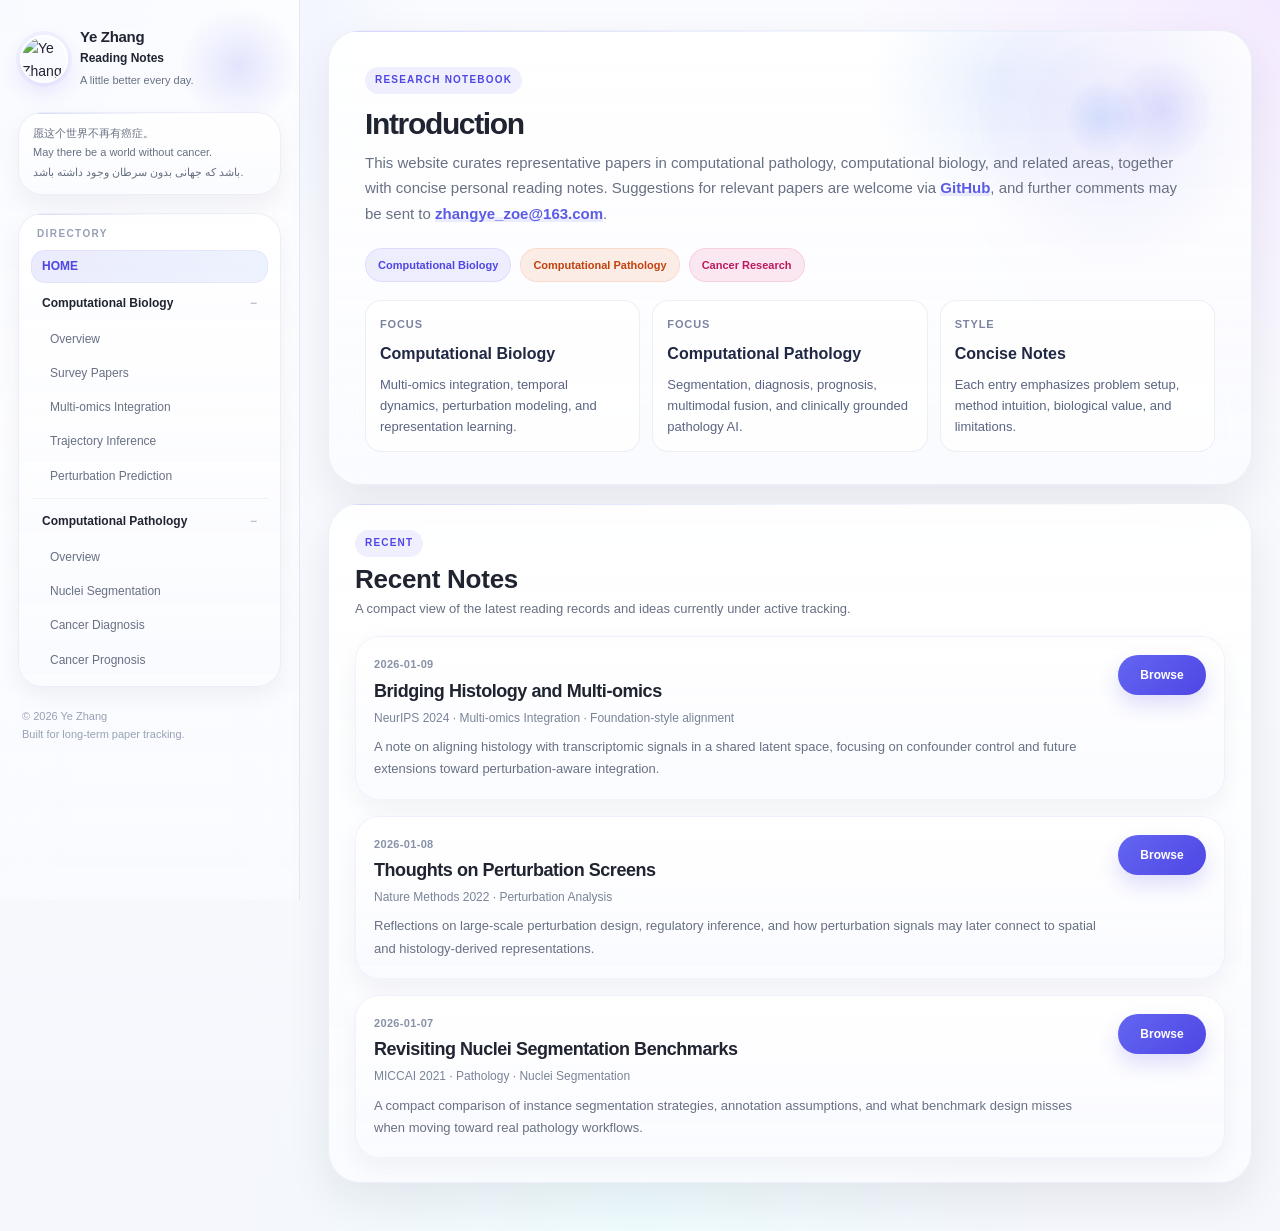
==== commit c0cee432: "update" ====
--- a/index.html
+++ b/index.html
@@ -48,6 +48,7 @@
             <summary class="nav-group-title">Computational Biology</summary>
             <div class="nav-links">
               <a href="#" class="nav-link" data-page="multiomics-overview">Overview</a>
+              <a href="#" class="nav-link" data-page="multiomics-survey">Survey Papers</a>
               <a href="#" class="nav-link" data-page="multiomics-integration">Multi-omics Integration</a>
               <a href="#" class="nav-link" data-page="multiomics-trajectory">Trajectory Inference</a>
               <a href="#" class="nav-link" data-page="multiomics-perturbation">Perturbation Prediction</a>
@@ -74,355 +75,633 @@
 
     <main class="content-area">
       <div class="content-inner">
+
         <section class="page is-active" id="page-home">
-          <header class="hero-card hero-home">
-            <div class="hero-orb hero-orb-1"></div>
-            <div class="hero-orb hero-orb-2"></div>
-
-            <div class="hero-topline">Research Notebook</div>
-            <h2 class="hero-title">Introduction</h2>
-            <p class="hero-text">
-              This website curates representative papers in computational pathology, computational biology, and related areas, together with concise personal reading notes. Suggestions for relevant papers are welcome via <a href="https://github.com/zhangye-zoe/MultiOmics-Literature" target="_blank" rel="noopener noreferrer">GitHub</a>, and further comments may be sent to <a href="mailto:zhangye_zoe@163.com">zhangye_zoe@163.com</a>.
-            </p>
-
-            <div class="hero-tags">
-              <span class="hero-tag hero-tag-bio">Computational Biology</span>
-              <span class="hero-tag hero-tag-path">Computational Pathology</span>
-              <span class="hero-tag hero-tag-cancer">Cancer Research</span>
-            </div>
-          </header>
-
-          <section class="panel-card panel-card-home">
-            <div class="section-head">
-              <div>
-                <div class="section-kicker kicker-home">Recent</div>
-                <h3 class="section-title">Recent Notes</h3>
-                <p class="section-subtitle">A compact view of your latest reading records.</p>
-              </div>
-            </div>
-
-            <div class="note-list">
-              <article class="note-card note-card-home">
-                <div class="note-main">
-                  <div class="note-date">2026-01-09</div>
-                  <h4 class="note-title">Bridging histology and multi-omics</h4>
-                  <div class="note-meta">NeurIPS 2024 · Multi-omics Integration · Foundation-style alignment</div>
-                  <p class="note-excerpt">
-                    A note on aligning histology with transcriptomic signals in a shared latent space, focusing on confounder control and future extensions toward perturbation-aware integration.
-                  </p>
-                </div>
-                <a class="note-open-btn note-open-btn-home" href="note-template.html" target="_blank" rel="noopener noreferrer">Browse</a>
-              </article>
-
-              <article class="note-card note-card-home">
-                <div class="note-main">
-                  <div class="note-date">2026-01-08</div>
-                  <h4 class="note-title">Thoughts on perturbation screens</h4>
-                  <div class="note-meta">Nature Methods 2022 · Perturbation Analysis</div>
-                  <p class="note-excerpt">
-                    Reflections on large-scale perturbation design, regulatory inference, and how perturbation signals may later connect to spatial and histology-derived representations.
-                  </p>
-                </div>
-                <a class="note-open-btn note-open-btn-home" href="note-template.html" target="_blank" rel="noopener noreferrer">Browse</a>
-              </article>
-
-              <article class="note-card note-card-home">
-                <div class="note-main">
-                  <div class="note-date">2026-01-07</div>
-                  <h4 class="note-title">Revisiting nuclei segmentation benchmarks</h4>
-                  <div class="note-meta">MICCAI 2021 · Pathology · Nuclei Segmentation</div>
-                  <p class="note-excerpt">
-                    A compact comparison of instance segmentation strategies, annotation assumptions, and what benchmark design misses when moving toward real pathology workflows.
-                  </p>
-                </div>
-                <a class="note-open-btn note-open-btn-home" href="note-template.html" target="_blank" rel="noopener noreferrer">Browse</a>
-              </article>
-            </div>
-          </section>
+          <div class="page-stack">
+            <header class="hero-card hero-home">
+              <div class="hero-orb hero-orb-1"></div>
+              <div class="hero-orb hero-orb-2"></div>
+
+              <div class="hero-topline">Research Notebook</div>
+              <h2 class="hero-title">Introduction</h2>
+              <p class="hero-text">
+                This website curates representative papers in computational pathology, computational biology, and related areas, together with concise personal reading notes. Suggestions for relevant papers are welcome via
+                <a href="https://github.com/zhangye-zoe/MultiOmics-Literature" target="_blank" rel="noopener noreferrer">GitHub</a>,
+                and further comments may be sent to
+                <a href="mailto:zhangye_zoe@163.com">zhangye_zoe@163.com</a>.
+              </p>
+
+              <div class="hero-tags">
+                <span class="hero-tag hero-tag-bio">Computational Biology</span>
+                <span class="hero-tag hero-tag-path">Computational Pathology</span>
+                <span class="hero-tag hero-tag-cancer">Cancer Research</span>
+              </div>
+
+              <div class="home-quick-grid">
+                <div class="home-quick-card">
+                  <div class="home-quick-kicker">Focus</div>
+                  <div class="home-quick-title">Computational Biology</div>
+                  <div class="home-quick-desc">Multi-omics integration, temporal dynamics, perturbation modeling, and representation learning.</div>
+                </div>
+                <div class="home-quick-card">
+                  <div class="home-quick-kicker">Focus</div>
+                  <div class="home-quick-title">Computational Pathology</div>
+                  <div class="home-quick-desc">Segmentation, diagnosis, prognosis, multimodal fusion, and clinically grounded pathology AI.</div>
+                </div>
+                <div class="home-quick-card">
+                  <div class="home-quick-kicker">Style</div>
+                  <div class="home-quick-title">Concise Notes</div>
+                  <div class="home-quick-desc">Each entry emphasizes problem setup, method intuition, biological value, and limitations.</div>
+                </div>
+              </div>
+            </header>
+
+            <section class="panel-card panel-card-home">
+              <div class="section-head">
+                <div>
+                  <div class="section-kicker kicker-home">Recent</div>
+                  <h3 class="section-title">Recent Notes</h3>
+                  <p class="section-subtitle">A compact view of the latest reading records and ideas currently under active tracking.</p>
+                </div>
+              </div>
+
+              <div class="note-list note-list-loose">
+                <article class="note-card note-card-home">
+                  <div class="note-main">
+                    <div class="note-date">2026-01-09</div>
+                    <h4 class="note-title">Bridging Histology and Multi-omics</h4>
+                    <div class="note-meta">NeurIPS 2024 · Multi-omics Integration · Foundation-style alignment</div>
+                    <p class="note-excerpt">A note on aligning histology with transcriptomic signals in a shared latent space, focusing on confounder control and future extensions toward perturbation-aware integration.</p>
+                  </div>
+                  <a class="note-open-btn note-open-btn-home" href="note-template.html" target="_blank" rel="noopener noreferrer">Browse</a>
+                </article>
+
+                <article class="note-card note-card-home">
+                  <div class="note-main">
+                    <div class="note-date">2026-01-08</div>
+                    <h4 class="note-title">Thoughts on Perturbation Screens</h4>
+                    <div class="note-meta">Nature Methods 2022 · Perturbation Analysis</div>
+                    <p class="note-excerpt">Reflections on large-scale perturbation design, regulatory inference, and how perturbation signals may later connect to spatial and histology-derived representations.</p>
+                  </div>
+                  <a class="note-open-btn note-open-btn-home" href="note-template.html" target="_blank" rel="noopener noreferrer">Browse</a>
+                </article>
+
+                <article class="note-card note-card-home">
+                  <div class="note-main">
+                    <div class="note-date">2026-01-07</div>
+                    <h4 class="note-title">Revisiting Nuclei Segmentation Benchmarks</h4>
+                    <div class="note-meta">MICCAI 2021 · Pathology · Nuclei Segmentation</div>
+                    <p class="note-excerpt">A compact comparison of instance segmentation strategies, annotation assumptions, and what benchmark design misses when moving toward real pathology workflows.</p>
+                  </div>
+                  <a class="note-open-btn note-open-btn-home" href="note-template.html" target="_blank" rel="noopener noreferrer">Browse</a>
+                </article>
+              </div>
+            </section>
+          </div>
         </section>
 
         <section class="page" id="page-multiomics-overview">
-          <section class="panel-card category-page category-page-bio">
-            <div class="section-head">
-              <div>
-                <div class="section-kicker kicker-bio">Category</div>
-                <h3 class="section-title">Computational Biology</h3>
-                <p class="section-subtitle">Multi-omics, perturbation modeling, temporal dynamics, and biologically grounded machine learning.</p>
-              </div>
-            </div>
-
-            <div class="category-intro category-intro-bio">
-              I use this section to track papers in computational biology, including multi-omics analysis, perturbation modeling, temporal dynamics, regulatory inference, and theoretically grounded formulations for complex biological systems.
-            </div>
-
-            <div class="note-list">
-              <article class="note-card compact note-card-bio">
-                <div class="note-main">
-                  <div class="note-badges">
-                    <span class="note-badge badge-topic">Overview</span>
-                    <span class="note-badge badge-method">Joint Embedding</span>
-                  </div>
-                  <h4 class="note-title">[Paper Note] Multi-omics Integration</h4>
-                  <div class="note-meta">ICML 2023 · Alignment · Latent representation</div>
-                  <p class="note-excerpt">A short note on integration assumptions, supervision signal, latent structure, and downstream biological validity.</p>
-                </div>
-                <a class="note-open-btn note-open-btn-bio" href="note-template.html" target="_blank" rel="noopener noreferrer">Browse</a>
-              </article>
-
-              <article class="note-card compact note-card-bio">
-                <div class="note-main">
-                  <div class="note-badges">
-                    <span class="note-badge badge-topic">Overview</span>
-                    <span class="note-badge badge-green">Perturbation</span>
-                  </div>
-                  <h4 class="note-title">[Paper Note] Perturbation Analysis</h4>
-                  <div class="note-meta">Cell 2021 · Perturbation · Regulatory programs</div>
-                  <p class="note-excerpt">A note on how perturbation experiments uncover causal biological structure and where model assumptions become fragile.</p>
-                </div>
-                <a class="note-open-btn note-open-btn-bio" href="note-template.html" target="_blank" rel="noopener noreferrer">Browse</a>
-              </article>
-            </div>
-          </section>
+          <div class="page-stack">
+            <section class="overview-card">
+              <div class="overview-topline">Overview</div>
+              <h2 class="overview-title">Computational Biology</h2>
+              <p class="overview-text">This section tracks papers in multi-omics integration, trajectory modeling, perturbation prediction, and biologically grounded machine learning. The goal is not only to collect influential papers, but also to organize them by research role: surveys for orientation, integration methods for representation learning, trajectory models for dynamics, and perturbation studies for causal understanding.</p>
+
+              <div class="overview-meta">
+                <span class="overview-pill">Multi-omics</span>
+                <span class="overview-pill">Temporal Dynamics</span>
+                <span class="overview-pill">Perturbation Modeling</span>
+                <span class="overview-pill">Biological ML</span>
+              </div>
+
+              <div class="section-directory">
+                <a href="#" class="directory-card nav-link" data-page="multiomics-survey">
+                  <div class="directory-label">Section 01</div>
+                  <div class="directory-title">Survey Papers</div>
+                  <div class="directory-desc">Entry points for understanding problem settings, datasets, taxonomies, and methodological trends.</div>
+                </a>
+                <a href="#" class="directory-card nav-link" data-page="multiomics-integration">
+                  <div class="directory-label">Section 02</div>
+                  <div class="directory-title">Multi-omics Integration</div>
+                  <div class="directory-desc">Methods for alignment, joint embedding, disentanglement, imputation, and cross-modal reasoning.</div>
+                </a>
+                <a href="#" class="directory-card nav-link" data-page="multiomics-trajectory">
+                  <div class="directory-label">Section 03</div>
+                  <div class="directory-title">Trajectory Inference</div>
+                  <div class="directory-desc">Papers focused on cellular dynamics, lineage transitions, temporal structure, and kinetic modeling.</div>
+                </a>
+                <a href="#" class="directory-card nav-link" data-page="multiomics-perturbation">
+                  <div class="directory-label">Section 04</div>
+                  <div class="directory-title">Perturbation Prediction</div>
+                  <div class="directory-desc">Interventional learning, response prediction, regulatory programs, and causal biological signals.</div>
+                </a>
+              </div>
+
+              <div class="section-mini-note">This overview functions as a directory for the entire Computational Biology section, helping readers understand the structure before opening individual notes.</div>
+            </section>
+
+            <section class="panel-card category-page category-page-bio">
+              <div class="section-head">
+                <div>
+                  <div class="section-kicker kicker-bio">Category</div>
+                  <h3 class="section-title">At a Glance</h3>
+                  <p class="section-subtitle">A compact preview of the themes currently covered in this section.</p>
+                </div>
+              </div>
+
+              <p class="category-caption">At this stage, the content is centered on computational biology. The current structure is intentionally broad enough to support future additions such as single-cell foundation models, spatial omics, and multimodal disease modeling without requiring a redesign of the page hierarchy.</p>
+
+              <div class="panel-divider"></div>
+
+              <div class="note-list note-list-loose">
+                <article class="note-card compact note-card-bio">
+                  <div class="note-main">
+                    <div class="note-badges">
+                      <span class="note-badge badge-topic">Overview</span>
+                      <span class="note-badge badge-method">Joint Embedding</span>
+                    </div>
+                    <h4 class="note-title">[Paper Note] Multi-omics Integration</h4>
+                    <div class="note-meta">ICML 2023 · Alignment · Latent Representation</div>
+                    <p class="note-excerpt">A short note on integration assumptions, supervision signal, latent structure, and downstream biological validity.</p>
+                  </div>
+                  <a class="note-open-btn note-open-btn-bio" href="note-template.html" target="_blank" rel="noopener noreferrer">Browse</a>
+                </article>
+
+                <article class="note-card compact note-card-bio">
+                  <div class="note-main">
+                    <div class="note-badges">
+                      <span class="note-badge badge-topic">Overview</span>
+                      <span class="note-badge badge-green">Perturbation</span>
+                    </div>
+                    <h4 class="note-title">[Paper Note] Perturbation Analysis</h4>
+                    <div class="note-meta">Cell 2021 · Perturbation · Regulatory Programs</div>
+                    <p class="note-excerpt">A note on how perturbation experiments uncover causal biological structure and where model assumptions become fragile.</p>
+                  </div>
+                  <a class="note-open-btn note-open-btn-bio" href="note-template.html" target="_blank" rel="noopener noreferrer">Browse</a>
+                </article>
+              </div>
+            </section>
+          </div>
+        </section>
+
+        <section class="page" id="page-multiomics-survey">
+          <div class="page-stack">
+            <section class="overview-card">
+              <div class="overview-topline">In This Section</div>
+              <h2 class="overview-title">Survey Papers</h2>
+              <p class="overview-text">This section collects survey and review papers that provide a broader map of the field. It is useful for clarifying terminology, identifying major benchmarks, and understanding how different methodological families are positioned in multi-omics research.</p>
+
+              <div class="section-directory section-directory-compact">
+                <div class="directory-card static-card">
+                  <div class="directory-label">Focus</div>
+                  <div class="directory-title">Field Orientation</div>
+                  <div class="directory-desc">Taxonomies, problem definitions, and major research threads across multi-omics studies.</div>
+                </div>
+                <div class="directory-card static-card">
+                  <div class="directory-label">Use Case</div>
+                  <div class="directory-title">Reading Entry Point</div>
+                  <div class="directory-desc">A strong starting point before diving into individual method papers.</div>
+                </div>
+                <div class="directory-card static-card">
+                  <div class="directory-label">What I Track</div>
+                  <div class="directory-title">Methods + Scope</div>
+                  <div class="directory-desc">Whether a survey only summarizes prior work or also offers a useful conceptual framework.</div>
+                </div>
+              </div>
+            </section>
+
+            <section class="panel-card category-page category-page-survey">
+              <div class="section-head section-head-simple">
+                <div>
+                  <div class="section-kicker kicker-integration">Subtopic</div>
+                  <h3 class="section-title">Paper List</h3>
+                </div>
+              </div>
+
+              <div class="note-list note-list-loose">
+                <article class="note-card compact note-card-integration">
+                  <div class="note-main">
+                    <div class="note-badges">
+                      <span class="note-badge badge-venue">Nucleic Acids Research 2025</span>
+                      <span class="note-badge badge-topic">Integration and Alignment</span>
+                      <span class="note-badge badge-method">Spatial Transcriptomics</span>
+                    </div>
+                    <h4 class="note-title note-title-strong">A Comprehensive Review of Spatial Transcriptomics Data Alignment and Integration</h4>
+                    <p class="note-excerpt">This study presents a comprehensive review of methodologies for spatial transcriptomics data alignment and integration, discusses the problem scope and key challenges, and outlines a general analysis pipeline.</p>
+                  </div>
+                  <a class="note-open-btn note-open-btn-integration" href="notes/Survey/a_comp.html" target="_blank" rel="noopener noreferrer">Browse</a>
+                </article>
+
+                <article class="note-card compact note-card-integration">
+                  <div class="note-main">
+                    <div class="note-badges">
+                      <span class="note-badge badge-venue">Briefings in Bioinformatics 2025</span>
+                      <span class="note-badge badge-topic">Data Integration</span>
+                      <span class="note-badge badge-method">Generative Model</span>
+                    </div>
+                    <h4 class="note-title note-title-strong">A Technical Review of Multi-omics Data Integration Methods: from Classical Statistical to Deep Generative Approaches</h4>
+                    <p class="note-excerpt">This review summarizes state-of-the-art multi-omics integration methods with a focus on deep generative models, especially variational autoencoders for imputation, augmentation, and batch effect correction.</p>
+                  </div>
+                  <a class="note-open-btn note-open-btn-integration" href="notes/Survey/a_tech.html" target="_blank" rel="noopener noreferrer">Browse</a>
+                </article>
+
+                <article class="note-card compact note-card-integration">
+                  <div class="note-main">
+                    <div class="note-badges">
+                      <span class="note-badge badge-venue">Frontiers of Bioinformatics 2023</span>
+                      <span class="note-badge badge-topic">Data Integration</span>
+                      <span class="note-badge badge-method">Single-cell Data</span>
+                    </div>
+                    <h4 class="note-title note-title-strong">Omics Data Integration in Computational Biology Viewed Through the Prism of Machine Learning Paradigms</h4>
+                    <p class="note-excerpt">This review introduces commonly used omics data types in computational biology and provides systematic definitions of major data integration problems.</p>
+                  </div>
+                  <a class="note-open-btn note-open-btn-integration" href="note-template.html" target="_blank" rel="noopener noreferrer">Browse</a>
+                </article>
+              </div>
+            </section>
+          </div>
         </section>
 
         <section class="page" id="page-multiomics-integration">
-          <section class="panel-card category-page category-page-integration">
-            <div class="section-head">
-              <div>
-                <div class="section-kicker kicker-integration">Subtopic</div>
-                <h3 class="section-title">Computational Biology · Multi-omics Integration</h3>
-                <p class="section-subtitle">Methods for fusion, alignment, disentanglement, and cross-modal biological reasoning.</p>
-              </div>
-            </div>
-
-            <div class="note-list">
-              <article class="note-card compact note-card-integration">
-                <div class="note-main">
-                  <div class="note-badges">
-                    <span class="note-badge badge-venue">ICML 2023</span>
-                    <span class="note-badge badge-topic">Integration</span>
-                    <span class="note-badge badge-method">Representation Learning</span>
-                  </div>
-                  <h4 class="note-title note-title-strong">[Paper Note] Multi-omics Integration</h4>
-                  <div class="note-meta">Integration · Joint latent space · Cross-modal alignment</div>
-                  <p class="note-excerpt">Summary of model design, loss decomposition, assumptions about shared structure, and opportunities for pathology coupling.</p>
-                </div>
-                <a class="note-open-btn note-open-btn-integration" href="note-template.html" target="_blank" rel="noopener noreferrer">Browse</a>
-              </article>
-            </div>
-          </section>
+          <div class="page-stack">
+            <section class="overview-card">
+              <div class="overview-topline">In This Section</div>
+              <h2 class="overview-title">Multi-omics Integration</h2>
+              <p class="overview-text">This section focuses on methods for aligning or jointly modeling multiple omics modalities. The main emphasis is on how papers handle paired versus unpaired settings, what assumptions they make about shared information, and whether their learned representations support biologically meaningful downstream tasks.</p>
+
+              <div class="section-directory section-directory-compact">
+                <div class="directory-card static-card">
+                  <div class="directory-label">Question</div>
+                  <div class="directory-title">What Is Shared?</div>
+                  <div class="directory-desc">Whether the method explicitly separates shared biological signal from modality-specific variation.</div>
+                </div>
+                <div class="directory-card static-card">
+                  <div class="directory-label">Question</div>
+                  <div class="directory-title">How Is Matching Done?</div>
+                  <div class="directory-desc">Anchors, latent alignment, contrastive learning, optimal transport, or probabilistic modeling.</div>
+                </div>
+                <div class="directory-card static-card">
+                  <div class="directory-label">Question</div>
+                  <div class="directory-title">What Is Evaluated?</div>
+                  <div class="directory-desc">Alignment quality, cross-modal prediction, batch robustness, and biological conservation.</div>
+                </div>
+              </div>
+            </section>
+
+            <section class="panel-card category-page category-page-integration">
+              <div class="section-head section-head-simple">
+                <div>
+                  <div class="section-kicker kicker-integration">Subtopic</div>
+                  <h3 class="section-title">Paper List</h3>
+                </div>
+              </div>
+
+              <div class="note-list note-list-loose">
+                <article class="note-card compact note-card-integration">
+                  <div class="note-main">
+                    <div class="note-badges">
+                      <span class="note-badge badge-venue">PNAS 2026</span>
+                      <span class="note-badge badge-topic">Single-cell Integration</span>
+                      <span class="note-badge badge-method">Statistical Learning</span>
+                    </div>
+                    <h4 class="note-title note-title-strong">Bridging Unpaired Single-cell Multimodal Data for Integrative Analyses with SuperMap</h4>
+                    <p class="note-excerpt">The paper proposes a statistical framework for multi-omics alignment. Specifically, the ATAC modality is used to infer the unobserved RNA modality, while a distributional constraint encourages the inferred RNA to follow a distribution similar to the observed RNA.</p>
+                  </div>
+                  <a class="note-open-btn note-open-btn-integration" href="notes/CBio/SuperMap.html" target="_blank" rel="noopener noreferrer">Browse</a>
+                </article>
+
+                <article class="note-card compact note-card-integration">
+                  <div class="note-main">
+                    <div class="note-badges">
+                      <span class="note-badge badge-venue">NeurIPS 2025</span>
+                      <span class="note-badge badge-topic">Single-cell Integration</span>
+                      <span class="note-badge badge-method">VAE</span>
+                    </div>
+                    <h4 class="note-title note-title-strong">scMRDR: A Scalable and Flexible Framework for Unpaired Single-Cell Multi-Omics Data Integration</h4>
+                    <p class="note-excerpt">The paper proposes a β-VAE-based disentanglement framework that decomposes cellular representations into modality-shared and modality-specific latent components, and evaluates the method on biological conservation, batch correction, and modality integration tasks.</p>
+                  </div>
+                  <a class="note-open-btn note-open-btn-integration" href="notes/CBio/scMRDR.html" target="_blank" rel="noopener noreferrer">Browse</a>
+                </article>
+              </div>
+            </section>
+          </div>
         </section>
 
         <section class="page" id="page-multiomics-trajectory">
-          <section class="panel-card category-page category-page-trajectory">
-            <div class="section-head">
-              <div>
-                <div class="section-kicker kicker-trajectory">Subtopic</div>
-                <h3 class="section-title">Computational Biology · Trajectory Inference</h3>
-                <p class="section-subtitle">
-                  Modeling cellular dynamics, temporal state transitions, and regulatory changes from multi-omic single-cell data.
-                </p>
-              </div>
-            </div>
-
-            <div class="note-list">
-              <article class="note-card compact note-card-featured">
-                <div class="note-main">
-                  <div class="note-badges">
-                    <span class="note-badge badge-venue">Nature Communications 2025</span>
-                    <span class="note-badge badge-topic">Trajectory Inference</span>
-                    <span class="note-badge badge-method">MultiVeloVAE</span>
-                  </div>
-
-                  <h4 class="note-title note-title-strong">
-                    Inferring differential dynamics from multilineage, multi-omic, and multi-sample single-cell data with MultiVeloVAE
-                  </h4>
-
-                  <div class="note-meta">
-                    Topic · Single-cell multi-omics · Dynamic modeling · Temporal inference
-                  </div>
-
-                  <p class="note-excerpt">
-                    A framework for modeling lineage-specific and sample-dependent cellular dynamics from multi-omic single-cell data,
-                    with emphasis on latent temporal structure, differential kinetics, and regulatory state transitions.
-                  </p>
-                </div>
-
-                <a class="note-open-btn note-open-btn-trajectory" href="note-template.html" target="_blank" rel="noopener noreferrer">
-                  Browse
+          <div class="page-stack">
+            <section class="overview-card">
+              <div class="overview-topline">In This Section</div>
+              <h2 class="overview-title">Trajectory Inference</h2>
+              <p class="overview-text">This section follows papers that model cellular dynamics from single-cell and multi-omic data. The key interest is not only whether a method reconstructs trajectories, but also whether it provides interpretable temporal structure, lineage-specific behavior, or mechanistic insight into regulatory changes.</p>
+
+              <div class="section-directory section-directory-compact">
+                <div class="directory-card static-card">
+                  <div class="directory-label">Focus</div>
+                  <div class="directory-title">Temporal Structure</div>
+                  <div class="directory-desc">Pseudotime, latent time, trajectory consistency, and lineage-aware progression.</div>
+                </div>
+                <div class="directory-card static-card">
+                  <div class="directory-label">Focus</div>
+                  <div class="directory-title">Regulatory Kinetics</div>
+                  <div class="directory-desc">How the method links chromatin, transcription, or multimodal state transitions over time.</div>
+                </div>
+                <div class="directory-card static-card">
+                  <div class="directory-label">Focus</div>
+                  <div class="directory-title">Interpretability</div>
+                  <div class="directory-desc">Whether the model explains dynamic programs rather than only producing embeddings.</div>
+                </div>
+              </div>
+            </section>
+
+            <section class="panel-card category-page category-page-trajectory">
+              <div class="section-head section-head-simple">
+                <div>
+                  <div class="section-kicker kicker-trajectory">Subtopic</div>
+                  <h3 class="section-title">Paper List</h3>
+                </div>
+              </div>
+
+              <div class="note-list note-list-loose">
+                <article class="note-card compact note-card-featured">
+                  <div class="note-main">
+                    <div class="note-badges">
+                      <span class="note-badge badge-venue">Nature Communications 2025</span>
+                      <span class="note-badge badge-topic">Trajectory Inference</span>
+                      <span class="note-badge badge-method">MultiVeloVAE</span>
+                    </div>
+                    <h4 class="note-title note-title-strong">Inferring Differential Dynamics from Multilineage, Multi-omic, and Multi-sample Single-cell Data with MultiVeloVAE</h4>
+                    <p class="note-excerpt">A framework for modeling lineage-specific and sample-dependent cellular dynamics from multi-omic single-cell data, with emphasis on latent temporal structure, differential kinetics, and regulatory state transitions.</p>
+                  </div>
+                  <a class="note-open-btn note-open-btn-trajectory" href="notes/CBio/MultiVeloVAE.html" target="_blank" rel="noopener noreferrer">Browse</a>
+                </article>
+
+                <article class="note-card compact note-card-featured">
+                  <div class="note-main">
+                    <div class="note-badges">
+                      <span class="note-badge badge-venue">Nature Methods 2025</span>
+                      <span class="note-badge badge-topic">Trajectory Inference</span>
+                      <span class="note-badge badge-method">STORIES</span>
+                    </div>
+                    <h4 class="note-title note-title-strong">STORIES: Learning Cell Fate Landscapes from Spatial Transcriptomics Using Optimal Transport</h4>
+                    <p class="note-excerpt">A trajectory-oriented framework for modeling spatially informed cell fate landscapes, with emphasis on transition geometry, developmental paths, and biologically meaningful transport structure.</p>
+                  </div>
+                  <a class="note-open-btn note-open-btn-trajectory" href="note-template.html" target="_blank" rel="noopener noreferrer">Browse</a>
+                </article>
+
+                <article class="note-card compact note-card-featured">
+                  <div class="note-main">
+                    <div class="note-badges">
+                      <span class="note-badge badge-venue">Nature Communications 2025</span>
+                      <span class="note-badge badge-topic">Trajectory Inference</span>
+                      <span class="note-badge badge-method">GraphVelo</span>
+                    </div>
+                    <h4 class="note-title note-title-strong">GraphVelo Allows for Accurate Inference of Multimodal Velocities and Molecular Mechanisms for Single Cells</h4>
+                    <p class="note-excerpt">A graph-based framework for inferring multimodal cellular velocities and associated molecular mechanisms, with emphasis on dynamic transitions and cross-modal biological interpretation.</p>
+                  </div>
+                  <a class="note-open-btn note-open-btn-trajectory" href="note-template.html" target="_blank" rel="noopener noreferrer">Browse</a>
+                </article>
+              </div>
+            </section>
+          </div>
+        </section>
+
+        <section class="page" id="page-multiomics-perturbation">
+          <div class="page-stack">
+            <section class="overview-card">
+              <div class="overview-topline">In This Section</div>
+              <h2 class="overview-title">Perturbation Prediction</h2>
+              <p class="overview-text">This section collects papers that model cellular responses under interventions such as gene perturbation, drug treatment, or experimental manipulation. The main interest is whether models can move beyond static association and recover response structure that is useful for biological reasoning.</p>
+
+              <div class="section-directory section-directory-compact">
+                <div class="directory-card static-card">
+                  <div class="directory-label">Focus</div>
+                  <div class="directory-title">Intervention</div>
+                  <div class="directory-desc">How the perturbation is represented and whether the experimental design is biologically realistic.</div>
+                </div>
+                <div class="directory-card static-card">
+                  <div class="directory-label">Focus</div>
+                  <div class="directory-title">Prediction Target</div>
+                  <div class="directory-desc">Gene expression, cell state shifts, regulatory programs, or multimodal downstream effects.</div>
+                </div>
+                <div class="directory-card static-card">
+                  <div class="directory-label">Focus</div>
+                  <div class="directory-title">Biological Value</div>
+                  <div class="directory-desc">Whether the model reveals interpretable intervention effects rather than just benchmark gains.</div>
+                </div>
+              </div>
+            </section>
+
+            <section class="panel-card category-page category-page-perturbation">
+              <div class="section-head section-head-simple">
+                <div>
+                  <div class="section-kicker kicker-perturbation">Subtopic</div>
+                  <h3 class="section-title">Paper List</h3>
+                </div>
+              </div>
+
+              <div class="note-list">
+                <article class="note-card compact note-card-perturbation">
+                  <div class="note-main">
+                    <div class="note-badges">
+                      <span class="note-badge badge-venue">Cell 2021</span>
+                      <span class="note-badge badge-green">Perturbation</span>
+                      <span class="note-badge badge-method">Regulatory Programs</span>
+                    </div>
+                    <h4 class="note-title note-title-strong">[Paper Note] Perturbation Analysis</h4>
+                    <div class="note-meta">Cellular Response · Intervention · Regulatory Inference</div>
+                    <p class="note-excerpt">A note on how perturbation screens expose dynamic regulation and what kinds of downstream tasks are genuinely non-trivial.</p>
+                  </div>
+                  <a class="note-open-btn note-open-btn-perturbation" href="note-template.html" target="_blank" rel="noopener noreferrer">Browse</a>
+                </article>
+              </div>
+            </section>
+          </div>
+        </section>
+
+        <section class="page" id="page-pathology-overview">
+          <div class="page-stack">
+            <section class="overview-card overview-card-pathology">
+              <div class="overview-topline">Overview</div>
+              <h2 class="overview-title">Computational Pathology</h2>
+              <p class="overview-text">This section is designed for pathology papers that matter beyond benchmark scores, including nuclei segmentation, diagnosis, prognosis, multimodal fusion, data curation, and clinically grounded evaluation. It is lighter than the computational biology section for now, but the structure is already prepared for future expansion.</p>
+
+              <div class="section-directory">
+                <a href="#" class="directory-card nav-link" data-page="pathology-nuclei">
+                  <div class="directory-label">Section 01</div>
+                  <div class="directory-title">Nuclei Segmentation</div>
+                  <div class="directory-desc">Instance segmentation, overlap handling, annotation quality, and promptable segmentation designs.</div>
                 </a>
-              </article>
-            </div>
-          </section>
-        </section>
-
-        <section class="page" id="page-multiomics-perturbation">
-          <section class="panel-card category-page category-page-perturbation">
-            <div class="section-head">
-              <div>
-                <div class="section-kicker kicker-perturbation">Subtopic</div>
-                <h3 class="section-title">Computational Biology · Perturbation Prediction</h3>
-                <p class="section-subtitle">Interventional biology, cellular response, and regulation-aware learning.</p>
-              </div>
-            </div>
-
-            <div class="note-list">
-              <article class="note-card compact note-card-perturbation">
-                <div class="note-main">
-                  <div class="note-badges">
-                    <span class="note-badge badge-venue">Cell 2021</span>
-                    <span class="note-badge badge-green">Perturbation</span>
-                    <span class="note-badge badge-method">Regulatory Programs</span>
-                  </div>
-                  <h4 class="note-title note-title-strong">[Paper Note] Perturbation Analysis</h4>
-                  <div class="note-meta">Cellular response · Intervention · Regulatory inference</div>
-                  <p class="note-excerpt">A note on how perturbation screens expose dynamic regulation and what kinds of downstream tasks are genuinely non-trivial.</p>
-                </div>
-                <a class="note-open-btn note-open-btn-perturbation" href="note-template.html" target="_blank" rel="noopener noreferrer">Browse</a>
-              </article>
-            </div>
-          </section>
-        </section>
-
-        <section class="page" id="page-pathology-overview">
-          <section class="panel-card category-page category-page-pathology">
-            <div class="section-head">
-              <div>
-                <div class="section-kicker kicker-pathology">Category</div>
-                <h3 class="section-title">Computational Pathology</h3>
-                <p class="section-subtitle">Segmentation, diagnosis, prognosis, and clinically grounded pathology AI.</p>
-              </div>
-            </div>
-
-            <div class="category-intro category-intro-pathology">
-              This section focuses on pathology papers that are useful beyond leaderboard numbers: segmentation, weak supervision, diagnosis, survival modeling, interpretability, data curation, and clinical robustness.
-            </div>
-
-            <div class="note-list">
-              <article class="note-card compact note-card-pathology">
-                <div class="note-main">
-                  <div class="note-badges">
-                    <span class="note-badge badge-venue">CVPR 2020</span>
-                    <span class="note-badge badge-path">Segmentation</span>
-                  </div>
-                  <h4 class="note-title">[Paper Note] Nuclei Segmentation</h4>
-                  <div class="note-meta">Instance separation · Annotation burden · Foundation models</div>
-                  <p class="note-excerpt">A note on instance separation, annotation burden, and which ideas remain relevant for pathology foundation models.</p>
-                </div>
-                <a class="note-open-btn note-open-btn-pathology" href="note-template.html" target="_blank" rel="noopener noreferrer">Browse</a>
-              </article>
-
-              <article class="note-card compact note-card-pathology">
-                <div class="note-main">
-                  <div class="note-badges">
-                    <span class="note-badge badge-venue">Nature Medicine 2019</span>
-                    <span class="note-badge badge-path">Diagnosis</span>
-                  </div>
-                  <h4 class="note-title">[Paper Note] Cancer Diagnosis</h4>
-                  <div class="note-meta">Biomarkers · Domain generalization · Clinical plausibility</div>
-                  <p class="note-excerpt">Notes on biomarker usage, pathology pipelines, domain generalization, and clinical plausibility.</p>
-                </div>
-                <a class="note-open-btn note-open-btn-pathology" href="note-template.html" target="_blank" rel="noopener noreferrer">Browse</a>
-              </article>
-
-              <article class="note-card compact note-card-pathology">
-                <div class="note-main">
-                  <div class="note-badges">
-                    <span class="note-badge badge-venue">Nature Cancer 2022</span>
-                    <span class="note-badge badge-path">Prognosis</span>
-                  </div>
-                  <h4 class="note-title">[Paper Note] Cancer Prognosis</h4>
-                  <div class="note-meta">Survival objectives · Patient stratification · Multimodal fusion</div>
-                  <p class="note-excerpt">A concise note on survival objectives, multimodal fusion, patient stratification, and evaluation design.</p>
-                </div>
-                <a class="note-open-btn note-open-btn-pathology" href="note-template.html" target="_blank" rel="noopener noreferrer">Browse</a>
-              </article>
-            </div>
-          </section>
+                <a href="#" class="directory-card nav-link" data-page="pathology-diagnosis">
+                  <div class="directory-label">Section 02</div>
+                  <div class="directory-title">Cancer Diagnosis</div>
+                  <div class="directory-desc">Diagnostic pipelines, domain shift, biomarkers, and clinically meaningful pathology AI.</div>
+                </a>
+                <a href="#" class="directory-card nav-link" data-page="pathology-prognosis">
+                  <div class="directory-label">Section 03</div>
+                  <div class="directory-title">Cancer Prognosis</div>
+                  <div class="directory-desc">Risk modeling, multimodal fusion, survival prediction, and translational relevance.</div>
+                </a>
+              </div>
+            </section>
+
+            <section class="panel-card category-page category-page-pathology">
+              <div class="section-head">
+                <div>
+                  <div class="section-kicker kicker-pathology">Category</div>
+                  <h3 class="section-title">At a Glance</h3>
+                  <p class="section-subtitle">Segmentation, diagnosis, prognosis, and clinically grounded pathology AI.</p>
+                </div>
+              </div>
+
+              <div class="category-intro category-intro-pathology">This section focuses on pathology papers that are useful beyond leaderboard numbers: segmentation, weak supervision, diagnosis, survival modeling, interpretability, data curation, and clinical robustness.</div>
+
+              <div class="note-list note-list-loose">
+                <article class="note-card compact note-card-pathology">
+                  <div class="note-main">
+                    <div class="note-badges">
+                      <span class="note-badge badge-venue">CVPR 2020</span>
+                      <span class="note-badge badge-path">Segmentation</span>
+                    </div>
+                    <h4 class="note-title">[Paper Note] Nuclei Segmentation</h4>
+                    <div class="note-meta">Instance Separation · Annotation Burden · Foundation Models</div>
+                    <p class="note-excerpt">A note on instance separation, annotation burden, and which ideas remain relevant for pathology foundation models.</p>
+                  </div>
+                  <a class="note-open-btn note-open-btn-pathology" href="note-template.html" target="_blank" rel="noopener noreferrer">Browse</a>
+                </article>
+
+                <article class="note-card compact note-card-pathology">
+                  <div class="note-main">
+                    <div class="note-badges">
+                      <span class="note-badge badge-venue">Nature Medicine 2019</span>
+                      <span class="note-badge badge-path">Diagnosis</span>
+                    </div>
+                    <h4 class="note-title">[Paper Note] Cancer Diagnosis</h4>
+                    <div class="note-meta">Biomarkers · Domain Generalization · Clinical Plausibility</div>
+                    <p class="note-excerpt">Notes on biomarker usage, pathology pipelines, domain generalization, and clinical plausibility.</p>
+                  </div>
+                  <a class="note-open-btn note-open-btn-pathology" href="note-template.html" target="_blank" rel="noopener noreferrer">Browse</a>
+                </article>
+
+                <article class="note-card compact note-card-pathology">
+                  <div class="note-main">
+                    <div class="note-badges">
+                      <span class="note-badge badge-venue">Nature Cancer 2022</span>
+                      <span class="note-badge badge-path">Prognosis</span>
+                    </div>
+                    <h4 class="note-title">[Paper Note] Cancer Prognosis</h4>
+                    <div class="note-meta">Survival Objectives · Patient Stratification · Multimodal Fusion</div>
+                    <p class="note-excerpt">A concise note on survival objectives, multimodal fusion, patient stratification, and evaluation design.</p>
+                  </div>
+                  <a class="note-open-btn note-open-btn-pathology" href="note-template.html" target="_blank" rel="noopener noreferrer">Browse</a>
+                </article>
+              </div>
+            </section>
+          </div>
         </section>
 
         <section class="page" id="page-pathology-nuclei">
-          <section class="panel-card category-page category-page-nuclei">
-            <div class="section-head">
-              <div>
-                <div class="section-kicker kicker-nuclei">Subtopic</div>
-                <h3 class="section-title">Computational Pathology · Nuclei Segmentation</h3>
-                <p class="section-subtitle">Instance segmentation, overlap resolution, annotation strategy, and promptable designs.</p>
-              </div>
-            </div>
-
-            <div class="note-list">
-              <article class="note-card compact note-card-nuclei">
-                <div class="note-main">
-                  <div class="note-badges">
-                    <span class="note-badge badge-venue">CVPR 2020</span>
-                    <span class="note-badge badge-path">Pathology</span>
-                    <span class="note-badge badge-method">Segmentation</span>
-                  </div>
-                  <h4 class="note-title note-title-strong">[Paper Note] Nuclei Segmentation</h4>
-                  <div class="note-meta">Architecture · Supervision quality · Deployment realism</div>
-                  <p class="note-excerpt">A structured reading note on nuclei segmentation architecture, supervision quality, and deployment realism.</p>
-                </div>
-                <a class="note-open-btn note-open-btn-nuclei" href="note-template.html" target="_blank" rel="noopener noreferrer">Browse</a>
-              </article>
-            </div>
-          </section>
+          <div class="page-stack">
+            <section class="overview-card overview-card-pathology-sub">
+              <div class="overview-topline">In This Section</div>
+              <h2 class="overview-title">Nuclei Segmentation</h2>
+              <p class="overview-text">This section focuses on nuclei segmentation papers with attention to annotation strategy, instance separation, robustness to overlap, and whether the method design can scale to realistic pathology workflows.</p>
+            </section>
+
+            <section class="panel-card category-page category-page-nuclei">
+              <div class="section-head section-head-simple">
+                <div>
+                  <div class="section-kicker kicker-nuclei">Subtopic</div>
+                  <h3 class="section-title">Paper List</h3>
+                </div>
+              </div>
+
+              <div class="note-list">
+                <article class="note-card compact note-card-nuclei">
+                  <div class="note-main">
+                    <div class="note-badges">
+                      <span class="note-badge badge-venue">CVPR 2020</span>
+                      <span class="note-badge badge-path">Pathology</span>
+                      <span class="note-badge badge-method">Segmentation</span>
+                    </div>
+                    <h4 class="note-title note-title-strong">[Paper Note] Nuclei Segmentation</h4>
+                    <div class="note-meta">Architecture · Supervision Quality · Deployment Realism</div>
+                    <p class="note-excerpt">A structured reading note on nuclei segmentation architecture, supervision quality, and deployment realism.</p>
+                  </div>
+                  <a class="note-open-btn note-open-btn-nuclei" href="note-template.html" target="_blank" rel="noopener noreferrer">Browse</a>
+                </article>
+              </div>
+            </section>
+          </div>
         </section>
 
         <section class="page" id="page-pathology-diagnosis">
-          <section class="panel-card category-page category-page-diagnosis">
-            <div class="section-head">
-              <div>
-                <div class="section-kicker kicker-diagnosis">Subtopic</div>
-                <h3 class="section-title">Computational Pathology · Cancer Diagnosis</h3>
-                <p class="section-subtitle">Diagnosis pipelines, biomarkers, domain shift, and pathology-specific interpretability.</p>
-              </div>
-            </div>
-
-            <div class="note-list">
-              <article class="note-card compact note-card-diagnosis">
-                <div class="note-main">
-                  <div class="note-badges">
-                    <span class="note-badge badge-venue">Nature Medicine 2019</span>
-                    <span class="note-badge badge-path">Diagnosis</span>
-                    <span class="note-badge badge-method">Clinical AI</span>
-                  </div>
-                  <h4 class="note-title note-title-strong">[Paper Note] Cancer Diagnosis</h4>
-                  <div class="note-meta">Task setting · Data curation · Model design · Clinical relevance</div>
-                  <p class="note-excerpt">A concise template entry for recording task setting, data curation, model design, limitations, and clinical relevance.</p>
-                </div>
-                <a class="note-open-btn note-open-btn-diagnosis" href="note-template.html" target="_blank" rel="noopener noreferrer">Browse</a>
-              </article>
-            </div>
-          </section>
+          <div class="page-stack">
+            <section class="overview-card overview-card-pathology-sub overview-card-diagnosis">
+              <div class="overview-topline">In This Section</div>
+              <h2 class="overview-title">Cancer Diagnosis</h2>
+              <p class="overview-text">This section tracks diagnosis-oriented pathology AI papers, with emphasis on data curation, domain shift, biomarker dependence, clinical plausibility, and the gap between benchmark performance and real-world usefulness.</p>
+            </section>
+
+            <section class="panel-card category-page category-page-diagnosis">
+              <div class="section-head section-head-simple">
+                <div>
+                  <div class="section-kicker kicker-diagnosis">Subtopic</div>
+                  <h3 class="section-title">Paper List</h3>
+                </div>
+              </div>
+
+              <div class="note-list">
+                <article class="note-card compact note-card-diagnosis">
+                  <div class="note-main">
+                    <div class="note-badges">
+                      <span class="note-badge badge-venue">Nature Medicine 2019</span>
+                      <span class="note-badge badge-path">Diagnosis</span>
+                      <span class="note-badge badge-method">Clinical AI</span>
+                    </div>
+                    <h4 class="note-title note-title-strong">[Paper Note] Cancer Diagnosis</h4>
+                    <div class="note-meta">Task Setting · Data Curation · Model Design · Clinical Relevance</div>
+                    <p class="note-excerpt">A concise template entry for recording task setting, data curation, model design, limitations, and clinical relevance.</p>
+                  </div>
+                  <a class="note-open-btn note-open-btn-diagnosis" href="note-template.html" target="_blank" rel="noopener noreferrer">Browse</a>
+                </article>
+              </div>
+            </section>
+          </div>
         </section>
 
         <section class="page" id="page-pathology-prognosis">
-          <section class="panel-card category-page category-page-prognosis">
-            <div class="section-head">
-              <div>
-                <div class="section-kicker kicker-prognosis">Subtopic</div>
-                <h3 class="section-title">Computational Pathology · Cancer Prognosis</h3>
-                <p class="section-subtitle">Risk stratification, survival modeling, multimodal fusion, and mechanistic interpretability.</p>
-              </div>
-            </div>
-
-            <div class="note-list">
-              <article class="note-card compact note-card-prognosis">
-                <div class="note-main">
-                  <div class="note-badges">
-                    <span class="note-badge badge-venue">Nature Cancer 2022</span>
-                    <span class="note-badge badge-path">Prognosis</span>
-                    <span class="note-badge badge-method">Survival Modeling</span>
-                  </div>
-                  <h4 class="note-title note-title-strong">[Paper Note] Cancer Prognosis</h4>
-                  <div class="note-meta">Survival endpoints · Metrics · Feature fusion · Translation</div>
-                  <p class="note-excerpt">A note template for survival endpoint definition, evaluation metrics, feature fusion, and translation concerns.</p>
-                </div>
-                <a class="note-open-btn note-open-btn-prognosis" href="note-template.html" target="_blank" rel="noopener noreferrer">Browse</a>
-              </article>
-            </div>
-          </section>
+          <div class="page-stack">
+            <section class="overview-card overview-card-pathology-sub overview-card-prognosis">
+              <div class="overview-topline">In This Section</div>
+              <h2 class="overview-title">Cancer Prognosis</h2>
+              <p class="overview-text">This section focuses on prognosis and survival modeling papers, especially those involving multimodal fusion, risk stratification, endpoint definition, and interpretable modeling choices that are relevant for translational cancer research.</p>
+            </section>
+
+            <section class="panel-card category-page category-page-prognosis">
+              <div class="section-head section-head-simple">
+                <div>
+                  <div class="section-kicker kicker-prognosis">Subtopic</div>
+                  <h3 class="section-title">Paper List</h3>
+                </div>
+              </div>
+
+              <div class="note-list">
+                <article class="note-card compact note-card-prognosis">
+                  <div class="note-main">
+                    <div class="note-badges">
+                      <span class="note-badge badge-venue">Nature Cancer 2022</span>
+                      <span class="note-badge badge-path">Prognosis</span>
+                      <span class="note-badge badge-method">Survival Modeling</span>
+                    </div>
+                    <h4 class="note-title note-title-strong">[Paper Note] Cancer Prognosis</h4>
+                    <div class="note-meta">Survival Endpoints · Metrics · Feature Fusion · Translation</div>
+                    <p class="note-excerpt">A note template for survival endpoint definition, evaluation metrics, feature fusion, and translation concerns.</p>
+                  </div>
+                  <a class="note-open-btn note-open-btn-prognosis" href="note-template.html" target="_blank" rel="noopener noreferrer">Browse</a>
+                </article>
+              </div>
+            </section>
+          </div>
         </section>
       </div>
     </main>
@@ -430,4 +709,4 @@
 
   <script src="main.js"></script>
 </body>
-</html>+</html>
--- a/style.css
+++ b/style.css
@@ -1,998 +1,1249 @@
 :root {
-    --bg: #f6f7fc;
-    --bg-soft: #fbfbff;
-    --panel: rgba(255, 255, 255, 0.82);
-    --panel-solid: #ffffff;
-    --text: #1f2430;
-    --muted: #687083;
-    --line: #e7eaf3;
-    --line-soft: #eef2f8;
-  
-    --accent: #6366f1;
-    --accent-soft: rgba(99, 102, 241, 0.12);
-    --accent-strong: #4f46e5;
-  
-    --blue: #2563eb;
-    --blue-soft: rgba(37, 99, 235, 0.12);
-  
-    --green: #059669;
-    --green-soft: rgba(5, 150, 105, 0.12);
-  
-    --orange: #ea580c;
-    --orange-soft: rgba(234, 88, 12, 0.12);
-  
-    --rose: #db2777;
-    --rose-soft: rgba(219, 39, 119, 0.12);
-  
-    --shadow: 0 18px 44px rgba(23, 28, 52, 0.08);
-    --shadow-soft: 0 10px 24px rgba(23, 28, 52, 0.05);
-  
-    --radius-xl: 30px;
-    --radius-lg: 22px;
-    --radius-md: 16px;
-  
-    --sidebar-width: 300px;
-    --content-max: 1040px;
-  }
-  
-  * {
-    box-sizing: border-box;
-  }
-  
-  html,
-  body {
-    margin: 0;
-    padding: 0;
-  }
-  
-  html {
-    scroll-behavior: smooth;
-  }
-  
-  body {
-    min-height: 100vh;
-    font-family: "Inter", "SF Pro Text", "Segoe UI", "Helvetica Neue", Arial, sans-serif;
-    font-size: 14px;
-    line-height: 1.65;
-    color: var(--text);
-    background:
-      radial-gradient(circle at 0% 0%, rgba(224, 231, 255, 0.95), transparent 24%),
-      radial-gradient(circle at 100% 0%, rgba(243, 232, 255, 0.9), transparent 24%),
-      radial-gradient(circle at 50% 100%, rgba(236, 254, 255, 0.7), transparent 30%),
-      linear-gradient(180deg, #fafbff 0%, #f5f7fc 100%);
-  }
-  
-  a {
-    color: inherit;
-    text-decoration: none;
-  }
-  
-  img {
-    display: block;
-    max-width: 100%;
-  }
-  
+  --bg: #f5f7fc;
+  --bg-soft: #fbfbff;
+  --panel: rgba(255, 255, 255, 0.84);
+  --panel-solid: #ffffff;
+  --text: #1f2430;
+  --muted: #687083;
+  --muted-strong: #586179;
+  --line: #e7eaf3;
+  --line-soft: #eef2f8;
+
+  --accent: #6366f1;
+  --accent-soft: rgba(99, 102, 241, 0.12);
+  --accent-strong: #4f46e5;
+  --accent-glow: rgba(99, 102, 241, 0.18);
+
+  --blue: #2563eb;
+  --blue-soft: rgba(37, 99, 235, 0.12);
+
+  --green: #059669;
+  --green-soft: rgba(5, 150, 105, 0.12);
+
+  --orange: #ea580c;
+  --orange-soft: rgba(234, 88, 12, 0.12);
+
+  --pink: #db2777;
+  --pink-soft: rgba(219, 39, 119, 0.12);
+
+  --amber: #d97706;
+  --amber-soft: rgba(217, 119, 6, 0.12);
+
+  --shadow: 0 18px 44px rgba(23, 28, 52, 0.08);
+  --shadow-soft: 0 10px 24px rgba(23, 28, 52, 0.05);
+
+  --radius-2xl: 32px;
+  --radius-xl: 26px;
+  --radius-lg: 20px;
+  --radius-md: 16px;
+  --radius-sm: 12px;
+
+  --sidebar-width: 300px;
+  --content-max: 1040px;
+}
+
+* {
+  box-sizing: border-box;
+}
+
+html,
+body {
+  margin: 0;
+  padding: 0;
+}
+
+html {
+  scroll-behavior: smooth;
+}
+
+body {
+  min-height: 100vh;
+  font-family: "Inter", "SF Pro Text", "Segoe UI", "Helvetica Neue", Arial, sans-serif;
+  font-size: 14px;
+  line-height: 1.68;
+  color: var(--text);
+  background:
+    radial-gradient(circle at 0% 0%, rgba(224, 231, 255, 0.95), transparent 24%),
+    radial-gradient(circle at 100% 0%, rgba(243, 232, 255, 0.9), transparent 24%),
+    radial-gradient(circle at 50% 100%, rgba(236, 254, 255, 0.7), transparent 30%),
+    linear-gradient(180deg, #fafbff 0%, #f5f7fc 100%);
+}
+
+body::selection {
+  background: rgba(99, 102, 241, 0.16);
+}
+
+a {
+  color: inherit;
+  text-decoration: none;
+}
+
+img {
+  display: block;
+  max-width: 100%;
+}
+
+button,
+a,
+summary {
+  -webkit-tap-highlight-color: transparent;
+}
+
+:focus-visible {
+  outline: 2px solid rgba(99, 102, 241, 0.45);
+  outline-offset: 2px;
+}
+
+.site-shell {
+  display: grid;
+  grid-template-columns: var(--sidebar-width) 1fr;
+  min-height: 100vh;
+}
+
+.sidebar {
+  position: sticky;
+  top: 0;
+  height: 100vh;
+  padding: 24px 18px 20px;
+  border-right: 1px solid rgba(226, 230, 241, 0.9);
+  background: linear-gradient(180deg, rgba(255, 255, 255, 0.78), rgba(250, 251, 255, 0.72));
+  backdrop-filter: blur(24px);
+  overflow-y: auto;
+}
+
+.sidebar-inner {
+  position: relative;
+  display: flex;
+  flex-direction: column;
+  gap: 18px;
+}
+
+.sidebar-top-glow {
+  position: absolute;
+  top: -18px;
+  right: -18px;
+  width: 120px;
+  height: 120px;
+  border-radius: 999px;
+  background: radial-gradient(circle, rgba(99, 102, 241, 0.16), transparent 70%);
+  pointer-events: none;
+}
+
+.profile-block {
+  display: flex;
+  align-items: center;
+  gap: 12px;
+  padding: 4px 2px;
+}
+
+.profile-avatar-wrap {
+  width: 48px;
+  height: 48px;
+  border-radius: 999px;
+  overflow: hidden;
+  flex-shrink: 0;
+  border: 2px solid rgba(255, 255, 255, 0.96);
+  box-shadow: 0 10px 22px rgba(79, 70, 229, 0.12), 0 0 0 4px rgba(99, 102, 241, 0.06);
+}
+
+.profile-avatar {
+  width: 100%;
+  height: 100%;
+  object-fit: cover;
+}
+
+.profile-text {
+  min-width: 0;
+}
+
+.profile-title {
+  margin: 0;
+  font-size: 15px;
+  line-height: 1.15;
+  font-weight: 700;
+  letter-spacing: -0.02em;
+}
+
+.profile-subtitle {
+  margin-top: 3px;
+  font-size: 12px;
+  color: var(--text);
+  font-weight: 600;
+}
+
+.profile-desc {
+  margin-top: 3px;
+  font-size: 11px;
+  color: var(--muted);
+}
+
+.motto-card,
+.sidebar-nav {
+  position: relative;
+  background: linear-gradient(180deg, rgba(255, 255, 255, 0.86), rgba(250, 251, 255, 0.78));
+  border: 1px solid rgba(234, 238, 247, 0.95);
+  border-radius: 24px;
+  box-shadow: var(--shadow-soft);
+  overflow: hidden;
+}
+
+.motto-card::before,
+.sidebar-nav::before {
+  content: "";
+  position: absolute;
+  inset: 0 auto auto 0;
+  width: 100%;
+  height: 1px;
+  background: linear-gradient(90deg, rgba(99, 102, 241, 0.28), rgba(59, 130, 246, 0.04), transparent);
+}
+
+.motto-card {
+  padding: 12px 14px;
+}
+
+.motto-line {
+  font-size: 11px;
+  line-height: 1.6;
+  color: var(--muted);
+}
+
+.motto-line + .motto-line {
+  margin-top: 2px;
+}
+
+.sidebar-nav {
+  padding: 12px 12px 10px;
+}
+
+.nav-label {
+  margin: 0 6px 8px;
+  font-size: 10px;
+  text-transform: uppercase;
+  letter-spacing: 0.14em;
+  color: #97a0b4;
+  font-weight: 700;
+}
+
+.nav-home,
+.nav-link,
+.nav-group-title {
+  display: block;
+  border-radius: 14px;
+}
+
+.nav-home,
+.nav-link {
+  padding: 8px 11px;
+  font-size: 12px;
+  line-height: 1.35;
+  color: var(--muted);
+  transition: background 0.18s ease, color 0.18s ease, box-shadow 0.18s ease;
+}
+
+.nav-home {
+  margin-bottom: 4px;
+  font-weight: 700;
+  color: var(--text);
+}
+
+.nav-home:hover,
+.nav-link:hover,
+.nav-group-title:hover,
+.nav-home.active,
+.nav-link.active {
+  background: linear-gradient(135deg, rgba(99, 102, 241, 0.13), rgba(59, 130, 246, 0.09));
+  color: var(--accent-strong);
+  box-shadow: inset 0 0 0 1px rgba(99, 102, 241, 0.07);
+}
+
+.nav-group {
+  margin-top: 6px;
+  padding-top: 6px;
+  border-top: 1px solid rgba(238, 242, 248, 0.95);
+}
+
+.nav-group:first-of-type {
+  border-top: none;
+  margin-top: 0;
+  padding-top: 0;
+}
+
+.nav-group-title {
+  list-style: none;
+  cursor: pointer;
+  padding: 8px 11px;
+  font-size: 12px;
+  line-height: 1.35;
+  font-weight: 650;
+  color: var(--text);
+  transition: background 0.18s ease, color 0.18s ease;
+}
+
+.nav-group-title::-webkit-details-marker,
+details > summary::-webkit-details-marker {
+  display: none;
+}
+
+details > summary {
+  list-style: none;
+}
+
+.nav-group-title::after {
+  content: "+";
+  float: right;
+  color: #9aa4b6;
+  font-weight: 500;
+}
+
+.nav-group[open] .nav-group-title::after {
+  content: "−";
+}
+
+.nav-links {
+  margin-top: 4px;
+  padding-left: 8px;
+  display: grid;
+  gap: 2px;
+}
+
+.sidebar-footer {
+  padding: 2px 4px 0;
+  font-size: 11px;
+  line-height: 1.65;
+  color: #98a1b4;
+}
+
+.content-area {
+  min-width: 0;
+  padding: 30px 28px 48px;
+}
+
+.content-inner {
+  max-width: var(--content-max);
+  margin: 0 auto;
+  display: flex;
+  flex-direction: column;
+  gap: 22px;
+}
+
+.page {
+  display: none;
+  animation: fadeIn 0.28s ease;
+}
+
+.page.is-active {
+  display: block;
+}
+
+@keyframes fadeIn {
+  from {
+    opacity: 0;
+    transform: translateY(6px);
+  }
+  to {
+    opacity: 1;
+    transform: translateY(0);
+  }
+}
+
+.page-stack {
+  display: flex;
+  flex-direction: column;
+  gap: 18px;
+}
+
+.hero-card,
+.panel-card,
+.note-template-shell,
+.overview-card {
+  position: relative;
+  border-radius: var(--radius-2xl);
+  overflow: hidden;
+}
+
+.hero-card,
+.panel-card,
+.note-template-shell {
+  background: rgba(255, 255, 255, 0.84);
+  border: 1px solid rgba(235, 239, 247, 0.95);
+  box-shadow: var(--shadow);
+  backdrop-filter: blur(18px);
+}
+
+.hero-card::before,
+.panel-card::before,
+.note-template-shell::before,
+.overview-card::before {
+  content: "";
+  position: absolute;
+  inset: 0 auto auto 0;
+  width: 100%;
+  height: 1px;
+  background: linear-gradient(90deg, rgba(99, 102, 241, 0.28), rgba(59, 130, 246, 0.08), transparent);
+}
+
+.hero-card {
+  padding: 36px 36px 32px;
+}
+
+.hero-home {
+  background:
+    radial-gradient(circle at 85% 18%, rgba(99, 102, 241, 0.12), transparent 18%),
+    radial-gradient(circle at 72% 12%, rgba(59, 130, 246, 0.1), transparent 16%),
+    linear-gradient(180deg, rgba(255, 255, 255, 0.9), rgba(250, 251, 255, 0.84));
+}
+
+.hero-orb {
+  position: absolute;
+  border-radius: 999px;
+  pointer-events: none;
+}
+
+.hero-orb-1 {
+  top: 24px;
+  right: 34px;
+  width: 110px;
+  height: 110px;
+  background: radial-gradient(circle, rgba(99, 102, 241, 0.16), transparent 68%);
+}
+
+.hero-orb-2 {
+  top: 48px;
+  right: 110px;
+  width: 78px;
+  height: 78px;
+  background: radial-gradient(circle, rgba(59, 130, 246, 0.14), transparent 70%);
+}
+
+.hero-topline,
+.section-kicker,
+.overview-topline {
+  display: inline-flex;
+  align-items: center;
+  padding: 5px 10px;
+  border-radius: 999px;
+  font-size: 10px;
+  letter-spacing: 0.12em;
+  text-transform: uppercase;
+  font-weight: 700;
+}
+
+.hero-topline {
+  color: var(--accent-strong);
+  background: rgba(99, 102, 241, 0.1);
+}
+
+.hero-title {
+  margin: 14px 0 10px;
+  font-size: clamp(22px, 4vw, 30px);
+  line-height: 1.08;
+  letter-spacing: -0.045em;
+  font-weight: 760;
+}
+
+.hero-text {
+  max-width: 820px;
+  margin: 0;
+  font-size: 15px;
+  color: var(--muted);
+}
+
+.hero-text a {
+  color: #5b5ce6;
+  font-weight: 600;
+  text-decoration: none;
+  background: linear-gradient(180deg, transparent 72%, rgba(99, 102, 241, 0.12) 72%);
+  transition: color 0.18s ease, background 0.18s ease;
+}
+
+.hero-text a:hover {
+  color: var(--blue);
+  background: linear-gradient(180deg, transparent 72%, rgba(59, 130, 246, 0.16) 72%);
+}
+
+.hero-tags {
+  display: flex;
+  flex-wrap: wrap;
+  gap: 9px;
+  margin-top: 22px;
+}
+
+.hero-tag,
+.note-open-btn {
+  border-radius: 999px;
+}
+
+.hero-tag {
+  display: inline-flex;
+  align-items: center;
+  padding: 7px 12px;
+  font-size: 11px;
+  font-weight: 650;
+  border: 1px solid transparent;
+}
+
+.hero-tag-bio {
+  background: rgba(99, 102, 241, 0.1);
+  color: var(--accent-strong);
+  border-color: rgba(99, 102, 241, 0.12);
+}
+
+.hero-tag-path {
+  background: rgba(234, 88, 12, 0.1);
+  color: #c2410c;
+  border-color: rgba(234, 88, 12, 0.12);
+}
+
+.hero-tag-cancer {
+  background: rgba(219, 39, 119, 0.1);
+  color: #be185d;
+  border-color: rgba(219, 39, 119, 0.12);
+}
+
+.overview-card {
+  padding: 26px 26px 24px;
+  background:
+    radial-gradient(circle at top right, rgba(122, 162, 255, 0.14), transparent 30%),
+    linear-gradient(180deg, rgba(255, 255, 255, 0.96), rgba(250, 251, 255, 0.96));
+  border: 1px solid rgba(120, 136, 180, 0.12);
+  box-shadow: 0 16px 48px rgba(37, 52, 87, 0.08);
+}
+
+.overview-card::after {
+  content: "";
+  position: absolute;
+  inset: 0;
+  pointer-events: none;
+  background: linear-gradient(135deg, rgba(255, 255, 255, 0.22), transparent 42%);
+}
+
+.overview-card-pathology {
+  background:
+    radial-gradient(circle at top right, rgba(255, 197, 144, 0.16), transparent 32%),
+    linear-gradient(180deg, rgba(255, 251, 247, 0.98), rgba(255, 255, 255, 0.96));
+}
+
+.overview-card-pathology-sub {
+  background:
+    radial-gradient(circle at top right, rgba(255, 212, 178, 0.16), transparent 32%),
+    linear-gradient(180deg, rgba(255, 250, 246, 0.98), rgba(255, 255, 255, 0.96));
+}
+
+.overview-card-diagnosis {
+  background:
+    radial-gradient(circle at top right, rgba(248, 168, 210, 0.16), transparent 32%),
+    linear-gradient(180deg, rgba(255, 248, 252, 0.98), rgba(255, 255, 255, 0.96));
+}
+
+.overview-card-prognosis {
+  background:
+    radial-gradient(circle at top right, rgba(250, 215, 125, 0.18), transparent 32%),
+    linear-gradient(180deg, rgba(255, 251, 244, 0.98), rgba(255, 255, 255, 0.96));
+}
+
+.overview-topline {
+  color: #6a7391;
+  margin-bottom: 10px;
+  background: rgba(108, 122, 164, 0.08);
+}
+
+.overview-title {
+  margin: 0;
+  font-size: 30px;
+  line-height: 1.15;
+  letter-spacing: -0.03em;
+  color: #1c2440;
+}
+
+.overview-text {
+  margin: 12px 0 0;
+  max-width: 860px;
+  line-height: 1.75;
+  color: #49516d;
+  font-size: 14px;
+}
+
+.overview-meta {
+  display: flex;
+  flex-wrap: wrap;
+  gap: 10px;
+  margin-top: 16px;
+}
+
+.overview-pill {
+  padding: 8px 12px;
+  border-radius: 999px;
+  font-size: 12px;
+  font-weight: 600;
+  color: #33405f;
+  background: rgba(102, 122, 176, 0.09);
+  border: 1px solid rgba(102, 122, 176, 0.12);
+}
+
+.section-directory {
+  margin-top: 20px;
+  display: grid;
+  grid-template-columns: repeat(auto-fit, minmax(220px, 1fr));
+  gap: 14px;
+}
+
+.section-directory-compact {
+  grid-template-columns: repeat(auto-fit, minmax(200px, 1fr));
+}
+
+.directory-card {
+  display: block;
+  border-radius: 18px;
+  padding: 16px 16px 14px;
+  background: rgba(255, 255, 255, 0.74);
+  border: 1px solid rgba(112, 126, 172, 0.14);
+  transition: transform 0.18s ease, box-shadow 0.18s ease, border-color 0.18s ease;
+  color: inherit;
+  min-height: 118px;
+}
+
+.directory-card:hover {
+  transform: translateY(-2px);
+  box-shadow: 0 12px 28px rgba(40, 56, 96, 0.1);
+  border-color: rgba(98, 128, 210, 0.26);
+}
+
+.static-card:hover {
+  transform: none;
+  box-shadow: none;
+  border-color: rgba(112, 126, 172, 0.14);
+}
+
+.directory-label {
+  display: inline-block;
+  font-size: 11px;
+  font-weight: 700;
+  letter-spacing: 0.08em;
+  text-transform: uppercase;
+  color: #7a86a8;
+  margin-bottom: 8px;
+}
+
+.directory-title {
+  font-size: 17px;
+  line-height: 1.3;
+  color: #202946;
+  font-weight: 700;
+  margin-bottom: 7px;
+}
+
+.directory-desc {
+  font-size: 13px;
+  line-height: 1.62;
+  color: #59627f;
+}
+
+.section-mini-note,
+.category-intro {
+  font-size: 13px;
+  line-height: 1.72;
+}
+
+.section-mini-note {
+  margin-top: 16px;
+  padding: 14px 16px;
+  border-radius: 16px;
+  background: rgba(244, 247, 255, 0.92);
+  border: 1px dashed rgba(110, 128, 178, 0.25);
+  color: #5a6484;
+}
+
+.panel-card {
+  padding: 26px 26px 24px;
+}
+
+.panel-card-home {
+  background: linear-gradient(180deg, rgba(255, 255, 255, 0.9), rgba(251, 252, 255, 0.86));
+}
+
+.section-head {
+  display: flex;
+  align-items: flex-start;
+  justify-content: space-between;
+  gap: 14px;
+  margin-bottom: 16px;
+}
+
+.section-head-simple {
+  margin-bottom: 18px;
+}
+
+.section-title {
+  margin: 8px 0 4px;
+  font-size: 26px;
+  line-height: 1.14;
+  letter-spacing: -0.035em;
+  font-weight: 730;
+}
+
+.category-page .section-title,
+.panel-card-home .section-title {
+  letter-spacing: -0.01em;
+}
+
+.section-subtitle {
+  margin: 0;
+  max-width: 900px;
+  font-size: 13px;
+  color: var(--muted);
+}
+
+.kicker-home {
+  background: rgba(99, 102, 241, 0.1);
+  color: var(--accent-strong);
+}
+
+.kicker-bio,
+.kicker-integration,
+.kicker-trajectory {
+  background: rgba(99, 102, 241, 0.12);
+  color: var(--accent-strong);
+}
+
+.kicker-perturbation {
+  background: rgba(5, 150, 105, 0.12);
+  color: var(--green);
+}
+
+.kicker-pathology,
+.kicker-nuclei {
+  background: rgba(234, 88, 12, 0.12);
+  color: #c2410c;
+}
+
+.kicker-diagnosis {
+  background: rgba(219, 39, 119, 0.12);
+  color: var(--pink);
+}
+
+.kicker-prognosis {
+  background: rgba(217, 119, 6, 0.12);
+  color: var(--amber);
+}
+
+.category-intro {
+  margin-bottom: 14px;
+  padding: 16px 18px;
+  border-radius: 18px;
+  border: 1px solid rgba(238, 242, 248, 0.95);
+  color: var(--muted);
+}
+
+.category-intro-pathology {
+  background: linear-gradient(180deg, rgba(255, 246, 240, 0.9), rgba(255, 255, 255, 0.86));
+}
+
+.category-caption {
+  margin-top: 14px;
+  color: #5b6380;
+  line-height: 1.75;
+  font-size: 14px;
+}
+
+.section-head + .category-caption {
+  margin-top: -6px;
+  margin-bottom: 2px;
+}
+
+.panel-divider {
+  height: 1px;
+  background: linear-gradient(90deg, transparent, rgba(98, 115, 162, 0.22), transparent);
+  margin: 2px 0 6px;
+}
+
+.note-list {
+  display: grid;
+  gap: 14px;
+}
+
+.note-list.note-list-loose {
+  gap: 16px;
+}
+
+.note-card {
+  display: flex;
+  align-items: flex-start;
+  justify-content: space-between;
+  gap: 18px;
+  padding: 18px;
+  border-radius: 24px;
+  border: 1px solid rgba(237, 241, 248, 0.95);
+  background: linear-gradient(180deg, rgba(255, 255, 255, 0.97), rgba(250, 251, 255, 0.94));
+  box-shadow: var(--shadow-soft);
+  transition: transform 0.18s ease, box-shadow 0.18s ease;
+}
+
+.note-card:hover {
+  transform: translateY(-2px);
+  box-shadow: 0 18px 34px rgba(24, 38, 78, 0.08);
+}
+
+.note-card.compact {
+  padding: 16px;
+}
+
+.note-main {
+  min-width: 0;
+}
+
+.note-date {
+  margin-bottom: 6px;
+  font-size: 11px;
+  color: #8892a7;
+  font-weight: 650;
+  letter-spacing: 0.03em;
+}
+
+.note-title {
+  margin: 0 0 6px;
+  font-size: 18px;
+  line-height: 1.28;
+  letter-spacing: -0.025em;
+  font-weight: 700;
+}
+
+.note-title-strong {
+  font-size: 20px;
+  line-height: 1.35;
+  color: var(--text);
+}
+
+.note-meta {
+  font-size: 12px;
+  line-height: 1.6;
+  color: #7a8498;
+}
+
+.note-excerpt {
+  margin: 8px 0 0;
+  font-size: 13px;
+  line-height: 1.72;
+  color: var(--muted);
+}
+
+.note-badges {
+  display: flex;
+  flex-wrap: wrap;
+  gap: 8px;
+  margin-bottom: 10px;
+}
+
+.note-badge {
+  display: inline-flex;
+  align-items: center;
+  padding: 5px 10px;
+  border-radius: 999px;
+  font-size: 11px;
+  line-height: 1;
+  font-weight: 650;
+  border: 1px solid transparent;
+}
+
+.badge-venue {
+  background: rgba(59, 130, 246, 0.1);
+  color: var(--blue);
+  border-color: rgba(59, 130, 246, 0.14);
+}
+
+.badge-topic {
+  background: rgba(99, 102, 241, 0.1);
+  color: var(--accent-strong);
+  border-color: rgba(99, 102, 241, 0.14);
+}
+
+.badge-method {
+  background: rgba(139, 92, 246, 0.1);
+  color: #7c3aed;
+  border-color: rgba(139, 92, 246, 0.14);
+}
+
+.badge-green {
+  background: rgba(16, 185, 129, 0.1);
+  color: var(--green);
+  border-color: rgba(16, 185, 129, 0.14);
+}
+
+.badge-path {
+  background: rgba(234, 88, 12, 0.1);
+  color: #c2410c;
+  border-color: rgba(234, 88, 12, 0.14);
+}
+
+.note-open-btn {
+  flex-shrink: 0;
+  display: inline-flex;
+  align-items: center;
+  justify-content: center;
+  min-width: 88px;
+  padding: 10px 13px;
+  font-size: 12px;
+  font-weight: 650;
+  color: white;
+  transition: transform 0.18s ease, box-shadow 0.18s ease;
+}
+
+.note-open-btn:hover {
+  transform: translateY(-1px);
+}
+
+.home-quick-grid {
+  display: grid;
+  grid-template-columns: repeat(auto-fit, minmax(170px, 1fr));
+  gap: 12px;
+  margin-top: 18px;
+}
+
+.home-quick-card {
+  border-radius: 16px;
+  padding: 14px 14px 13px;
+  background: rgba(255, 255, 255, 0.74);
+  border: 1px solid rgba(108, 120, 160, 0.12);
+}
+
+.home-quick-kicker {
+  font-size: 11px;
+  text-transform: uppercase;
+  letter-spacing: 0.08em;
+  color: #7b84a0;
+  font-weight: 700;
+  margin-bottom: 7px;
+}
+
+.home-quick-title {
+  font-size: 16px;
+  font-weight: 700;
+  color: #202844;
+  margin-bottom: 6px;
+}
+
+.home-quick-desc {
+  font-size: 13px;
+  line-height: 1.65;
+  color: #5b6481;
+}
+
+.category-page {
+  min-height: 420px;
+}
+
+.note-card-home {
+  border: 1px solid rgba(99, 102, 241, 0.08);
+}
+
+.note-open-btn-home,
+.note-open-btn-bio,
+.note-open-btn-trajectory {
+  background: linear-gradient(135deg, #6366f1, #4f46e5);
+}
+
+.note-open-btn-home {
+  box-shadow: 0 10px 20px rgba(79, 70, 229, 0.18);
+}
+
+.note-open-btn-home:hover {
+  box-shadow: 0 14px 26px rgba(79, 70, 229, 0.24);
+}
+
+.category-page-bio {
+  background: linear-gradient(180deg, rgba(246, 248, 255, 0.96), rgba(255, 255, 255, 0.92));
+}
+
+.note-card-bio {
+  border: 1px solid rgba(99, 102, 241, 0.1);
+  background: linear-gradient(135deg, rgba(245, 247, 255, 0.82), rgba(255, 255, 255, 0.96));
+}
+
+.note-open-btn-bio {
+  box-shadow: 0 10px 20px rgba(79, 70, 229, 0.2);
+}
+
+.note-open-btn-bio:hover,
+.note-open-btn-trajectory:hover {
+  box-shadow: 0 14px 26px rgba(79, 70, 229, 0.26);
+}
+
+.category-page-survey,
+.category-page-integration {
+  background: linear-gradient(180deg, rgba(243, 247, 255, 0.96), rgba(255, 255, 255, 0.92));
+}
+
+.note-card-integration {
+  border: 1px solid rgba(37, 99, 235, 0.12);
+  background: linear-gradient(135deg, rgba(239, 246, 255, 0.88), rgba(255, 255, 255, 0.96));
+  box-shadow: 0 14px 30px rgba(37, 99, 235, 0.08);
+}
+
+.note-open-btn-integration {
+  background: linear-gradient(135deg, #3b82f6, #2563eb);
+  box-shadow: 0 10px 20px rgba(37, 99, 235, 0.2);
+}
+
+.note-open-btn-integration:hover {
+  box-shadow: 0 14px 26px rgba(37, 99, 235, 0.26);
+}
+
+.category-page-trajectory {
+  background: linear-gradient(180deg, rgba(245, 248, 255, 0.96), rgba(255, 255, 255, 0.92));
+}
+
+.note-card-featured {
+  border: 1px solid rgba(99, 102, 241, 0.14);
+  background: linear-gradient(135deg, rgba(238, 242, 255, 0.88), rgba(255, 255, 255, 0.96));
+  box-shadow: 0 14px 30px rgba(79, 70, 229, 0.08);
+}
+
+.note-open-btn-trajectory {
+  box-shadow: 0 10px 20px rgba(79, 70, 229, 0.22);
+}
+
+.category-page-perturbation {
+  background: linear-gradient(180deg, rgba(242, 252, 248, 0.96), rgba(255, 255, 255, 0.92));
+}
+
+.note-card-perturbation {
+  border: 1px solid rgba(5, 150, 105, 0.12);
+  background: linear-gradient(135deg, rgba(236, 253, 245, 0.9), rgba(255, 255, 255, 0.96));
+  box-shadow: 0 14px 30px rgba(5, 150, 105, 0.08);
+}
+
+.note-open-btn-perturbation {
+  background: linear-gradient(135deg, #10b981, #059669);
+  box-shadow: 0 10px 20px rgba(5, 150, 105, 0.18);
+}
+
+.note-open-btn-perturbation:hover {
+  box-shadow: 0 14px 26px rgba(5, 150, 105, 0.24);
+}
+
+.category-page-pathology {
+  background: linear-gradient(180deg, rgba(255, 248, 244, 0.96), rgba(255, 255, 255, 0.92));
+}
+
+.note-card-pathology {
+  border: 1px solid rgba(234, 88, 12, 0.12);
+  background: linear-gradient(135deg, rgba(255, 247, 237, 0.9), rgba(255, 255, 255, 0.96));
+  box-shadow: 0 14px 30px rgba(234, 88, 12, 0.07);
+}
+
+.note-open-btn-pathology,
+.note-open-btn-nuclei {
+  background: linear-gradient(135deg, #f97316, #ea580c);
+}
+
+.note-open-btn-pathology {
+  box-shadow: 0 10px 20px rgba(234, 88, 12, 0.18);
+}
+
+.note-open-btn-pathology:hover,
+.note-open-btn-nuclei:hover {
+  box-shadow: 0 14px 26px rgba(234, 88, 12, 0.24);
+}
+
+.category-page-nuclei {
+  background: linear-gradient(180deg, rgba(255, 247, 243, 0.96), rgba(255, 255, 255, 0.92));
+}
+
+.note-card-nuclei {
+  border: 1px solid rgba(249, 115, 22, 0.12);
+  background: linear-gradient(135deg, rgba(255, 237, 213, 0.72), rgba(255, 255, 255, 0.96));
+  box-shadow: 0 14px 30px rgba(249, 115, 22, 0.08);
+}
+
+.note-open-btn-nuclei {
+  box-shadow: 0 10px 20px rgba(249, 115, 22, 0.18);
+}
+
+.category-page-diagnosis {
+  background: linear-gradient(180deg, rgba(255, 244, 246, 0.96), rgba(255, 255, 255, 0.92));
+}
+
+.note-card-diagnosis {
+  border: 1px solid rgba(219, 39, 119, 0.12);
+  background: linear-gradient(135deg, rgba(252, 231, 243, 0.72), rgba(255, 255, 255, 0.96));
+  box-shadow: 0 14px 30px rgba(219, 39, 119, 0.08);
+}
+
+.note-open-btn-diagnosis {
+  background: linear-gradient(135deg, #ec4899, #db2777);
+  box-shadow: 0 10px 20px rgba(219, 39, 119, 0.18);
+}
+
+.note-open-btn-diagnosis:hover {
+  box-shadow: 0 14px 26px rgba(219, 39, 119, 0.24);
+}
+
+.category-page-prognosis {
+  background: linear-gradient(180deg, rgba(255, 247, 237, 0.96), rgba(255, 255, 255, 0.92));
+}
+
+.note-card-prognosis {
+  border: 1px solid rgba(217, 119, 6, 0.12);
+  background: linear-gradient(135deg, rgba(254, 243, 199, 0.72), rgba(255, 255, 255, 0.96));
+  box-shadow: 0 14px 30px rgba(217, 119, 6, 0.08);
+}
+
+.note-open-btn-prognosis {
+  background: linear-gradient(135deg, #f59e0b, #d97706);
+  box-shadow: 0 10px 20px rgba(217, 119, 6, 0.18);
+}
+
+.note-open-btn-prognosis:hover {
+  box-shadow: 0 14px 26px rgba(217, 119, 6, 0.24);
+}
+
+.note-template-page {
+  padding: 34px 20px 50px;
+  background:
+    radial-gradient(circle at 0% 0%, rgba(224, 231, 255, 0.85), transparent 24%),
+    radial-gradient(circle at 100% 0%, rgba(243, 232, 255, 0.8), transparent 24%),
+    linear-gradient(180deg, #fafbff 0%, #f5f7fc 100%);
+}
+
+.note-template-shell {
+  max-width: 920px;
+  margin: 0 auto;
+  padding: 34px 34px 36px;
+}
+
+.note-template-title {
+  margin: 12px 0 8px;
+  font-size: clamp(30px, 4vw, 42px);
+  line-height: 1.08;
+  letter-spacing: -0.045em;
+  font-weight: 760;
+}
+
+.note-template-meta {
+  margin: 0;
+  font-size: 13px;
+  color: #7b8498;
+}
+
+.note-template-intro {
+  margin-top: 20px;
+  padding: 16px 18px;
+  border-radius: 18px;
+  background: linear-gradient(180deg, rgba(243, 244, 255, 0.95), rgba(255, 255, 255, 0.9));
+  border: 1px solid rgba(233, 237, 247, 0.95);
+  color: var(--muted);
+  font-size: 14px;
+}
+
+.template-section {
+  margin-top: 22px;
+  padding-top: 18px;
+  border-top: 1px solid var(--line);
+}
+
+.template-section h3 {
+  margin: 0 0 10px;
+  font-size: 19px;
+  line-height: 1.25;
+  letter-spacing: -0.025em;
+}
+
+.template-section p,
+.template-section li {
+  font-size: 14px;
+  color: #4f586c;
+}
+
+.template-section ul {
+  margin: 10px 0 0;
+  padding-left: 18px;
+}
+
+.template-grid {
+  display: grid;
+  grid-template-columns: repeat(2, minmax(0, 1fr));
+  gap: 14px;
+  margin-top: 12px;
+}
+
+.template-box {
+  padding: 16px;
+  border-radius: 18px;
+  background: #fbfcff;
+  border: 1px solid rgba(236, 240, 247, 0.95);
+}
+
+.template-box-title {
+  margin: 0 0 8px;
+  font-size: 12px;
+  letter-spacing: 0.08em;
+  text-transform: uppercase;
+  color: #8e98ab;
+  font-weight: 700;
+}
+
+@media (max-width: 1040px) {
   .site-shell {
-    display: grid;
-    grid-template-columns: var(--sidebar-width) 1fr;
-    min-height: 100vh;
-  }
-  
-  /* Sidebar */
+    grid-template-columns: 1fr;
+  }
+
   .sidebar {
-    position: sticky;
-    top: 0;
-    height: 100vh;
-    padding: 24px 18px 20px;
-    border-right: 1px solid rgba(226, 230, 241, 0.9);
-    background:
-      linear-gradient(180deg, rgba(255,255,255,0.78), rgba(250,251,255,0.72));
-    backdrop-filter: blur(24px);
-    overflow-y: auto;
-  }
-  
-  .sidebar-inner {
     position: relative;
-    display: flex;
-    flex-direction: column;
-    gap: 18px;
-  }
-  
-  .sidebar-top-glow {
-    position: absolute;
-    top: -18px;
-    right: -18px;
-    width: 120px;
-    height: 120px;
-    border-radius: 999px;
-    background: radial-gradient(circle, rgba(99,102,241,0.16), transparent 70%);
-    pointer-events: none;
-  }
-  
-  .profile-block {
-    display: flex;
-    align-items: center;
-    gap: 12px;
-    padding: 4px 2px;
-  }
-  
-  .profile-avatar-wrap {
-    width: 46px;
-    height: 46px;
-    border-radius: 999px;
-    overflow: hidden;
-    flex-shrink: 0;
-    border: 2px solid rgba(255, 255, 255, 0.96);
-    box-shadow:
-      0 10px 22px rgba(79, 70, 229, 0.12),
-      0 0 0 4px rgba(99, 102, 241, 0.06);
-  }
-  
-  .profile-avatar {
-    width: 100%;
-    height: 100%;
-    object-fit: cover;
-  }
-  
-  .profile-text {
-    min-width: 0;
-  }
-  
-  .profile-title {
-    margin: 0;
-    font-size: 14px;
-    line-height: 1.15;
-    font-weight: 700;
-    letter-spacing: -0.02em;
-  }
-  
-  .profile-subtitle {
-    margin-top: 3px;
-    font-size: 12px;
-    color: var(--text);
-    font-weight: 600;
-  }
-  
-  .profile-desc {
-    margin-top: 3px;
-    font-size: 11px;
-    color: var(--muted);
-  }
-  
-  .motto-card,
-  .sidebar-nav {
-    position: relative;
-    background: linear-gradient(180deg, rgba(255,255,255,0.86), rgba(250,251,255,0.78));
-    border: 1px solid rgba(234, 238, 247, 0.95);
-    border-radius: 24px;
-    box-shadow: var(--shadow-soft);
-    overflow: hidden;
-  }
-  
-  .motto-card::before,
-  .sidebar-nav::before {
-    content: "";
-    position: absolute;
-    inset: 0 auto auto 0;
-    width: 100%;
-    height: 1px;
-    background: linear-gradient(90deg, rgba(99,102,241,0.28), rgba(59,130,246,0.04), transparent);
-  }
-  
-  .motto-card {
-    padding: 12px 14px;
-  }
-  
-  .motto-line {
-    font-size: 11px;
-    line-height: 1.6;
-    color: var(--muted);
-  }
-  
-  .motto-line + .motto-line {
-    margin-top: 2px;
-  }
-  
-  .sidebar-nav {
-    padding: 12px 12px 10px;
-  }
-  
-  .nav-label {
-    margin: 0 6px 8px;
-    font-size: 10px;
-    text-transform: uppercase;
-    letter-spacing: 0.14em;
-    color: #97a0b4;
-    font-weight: 700;
-  }
-  
-  .nav-home,
-  .nav-link,
-  .nav-group-title {
-    display: block;
-    border-radius: 14px;
-  }
-  
-  .nav-home,
-  .nav-link {
-    padding: 8px 11px;
-    font-size: 12px;
-    line-height: 1.35;
-    color: var(--muted);
-    transition: 0.18s ease;
-  }
-  
-  .nav-home {
-    margin-bottom: 4px;
-    font-weight: 700;
-    color: var(--text);
-  }
-  
-  .nav-home:hover,
-  .nav-link:hover,
-  .nav-group-title:hover,
-  .nav-home.active,
-  .nav-link.active {
-    background: linear-gradient(135deg, rgba(99,102,241,0.13), rgba(59,130,246,0.09));
-    color: var(--accent-strong);
-    box-shadow: inset 0 0 0 1px rgba(99,102,241,0.07);
-  }
-  
-  .nav-group {
-    margin-top: 6px;
-    padding-top: 6px;
-    border-top: 1px solid rgba(238, 242, 248, 0.95);
-  }
-  
-  .nav-group:first-of-type {
-    border-top: none;
-    margin-top: 0;
-    padding-top: 0;
-  }
-  
-  .nav-group-title {
-    list-style: none;
-    cursor: pointer;
-    padding: 8px 11px;
-    font-size: 12px;
-    line-height: 1.35;
-    font-weight: 650;
-    color: var(--text);
-    transition: 0.18s ease;
-  }
-  
-  .nav-group-title::-webkit-details-marker,
-  details > summary::-webkit-details-marker {
-    display: none;
-  }
-  
-  details > summary {
-    list-style: none;
-  }
-  
-  .nav-group-title::after {
-    content: "+";
-    float: right;
-    color: #9aa4b6;
-    font-weight: 500;
-  }
-  
-  .nav-group[open] .nav-group-title::after {
-    content: "−";
-  }
-  
-  .nav-links {
-    margin-top: 4px;
-    padding-left: 8px;
-    display: grid;
-    gap: 2px;
-  }
-  
-  .sidebar-footer {
-    padding: 2px 4px 0;
-    font-size: 11px;
-    line-height: 1.65;
-    color: #98a1b4;
-  }
-  
-  /* Content */
+    height: auto;
+    border-right: none;
+    border-bottom: 1px solid var(--line);
+  }
+}
+
+@media (max-width: 840px) {
+  .overview-title {
+    font-size: 26px;
+  }
+
+  .overview-card {
+    padding: 22px 18px 18px;
+  }
+
+  .section-directory,
+  .section-directory-compact {
+    grid-template-columns: 1fr;
+  }
+}
+
+@media (max-width: 760px) {
   .content-area {
-    min-width: 0;
-    padding: 30px 28px 48px;
-  }
-  
-  .content-inner {
-    max-width: var(--content-max);
-    margin: 0 auto;
-  }
-  
-  .page {
-    display: none;
-  }
-  
-  .page.is-active {
-    display: block;
-    animation: fadeIn 0.3s ease;
-  }
-  
-  @keyframes fadeIn {
-    from {
-      opacity: 0;
-      transform: translateY(6px);
-    }
-    to {
-      opacity: 1;
-      transform: translateY(0);
-    }
-  }
-  
+    padding: 18px 14px 32px;
+  }
+
+  .sidebar {
+    padding: 16px 12px;
+  }
+
   .hero-card,
   .panel-card,
-  .note-template-shell {
-    position: relative;
-    background: rgba(255, 255, 255, 0.82);
-    border: 1px solid rgba(235, 239, 247, 0.95);
-    border-radius: 32px;
-    box-shadow: var(--shadow);
-    backdrop-filter: blur(18px);
-    overflow: hidden;
-  }
-  
-  .hero-card::before,
-  .panel-card::before,
-  .note-template-shell::before {
-    content: "";
-    position: absolute;
-    inset: 0 auto auto 0;
-    width: 100%;
-    height: 1px;
-    background: linear-gradient(90deg, rgba(99,102,241,0.28), rgba(59,130,246,0.08), transparent);
-  }
-  
-  .hero-card {
-    padding: 36px 36px 32px;
-  }
-  
-  .hero-home {
-    background:
-      radial-gradient(circle at 85% 18%, rgba(99,102,241,0.12), transparent 18%),
-      radial-gradient(circle at 72% 12%, rgba(59,130,246,0.1), transparent 16%),
-      linear-gradient(180deg, rgba(255,255,255,0.9), rgba(250,251,255,0.84));
-  }
-  
-  .hero-orb {
-    position: absolute;
-    border-radius: 999px;
-    pointer-events: none;
-  }
-  
-  .hero-orb-1 {
-    top: 24px;
-    right: 34px;
-    width: 110px;
-    height: 110px;
-    background: radial-gradient(circle, rgba(99,102,241,0.16), transparent 68%);
-  }
-  
-  .hero-orb-2 {
-    top: 48px;
-    right: 110px;
-    width: 78px;
-    height: 78px;
-    background: radial-gradient(circle, rgba(59,130,246,0.14), transparent 70%);
-  }
-  
-  .hero-topline,
-  .section-kicker {
-    display: inline-flex;
-    align-items: center;
-    padding: 5px 10px;
-    border-radius: 999px;
-    font-size: 10px;
-    letter-spacing: 0.12em;
-    text-transform: uppercase;
-    font-weight: 700;
-  }
-  
-  .hero-topline {
-    color: #4f46e5;
-    background: rgba(99, 102, 241, 0.1);
-  }
-  
+  .note-template-shell,
+  .overview-card {
+    padding: 22px 18px;
+    border-radius: 24px;
+  }
+
+  .section-title {
+    font-size: 22px;
+  }
+
   .hero-title {
-    margin: 14px 0 10px;
-    font-size: clamp(22px, 4vw, 30px);
-    line-height: 1.08;
-    letter-spacing: -0.045em;
-    font-weight: 760;
-  }
-  
-  .hero-text {
-    max-width: 820px;
-    margin: 0;
-    font-size: 15px;
-    color: var(--muted);
-  }
-  
-  .hero-tags {
-    display: flex;
-    flex-wrap: wrap;
-    gap: 9px;
-    margin-top: 22px;
-  }
-  
-  .hero-tag,
+    font-size: 26px;
+  }
+
+  .note-card {
+    flex-direction: column;
+    align-items: flex-start;
+  }
+
   .note-open-btn {
-    border-radius: 999px;
-  }
-  
-  .hero-tag {
-    display: inline-flex;
-    align-items: center;
-    padding: 7px 12px;
-    font-size: 11px;
-    font-weight: 650;
-    border: 1px solid transparent;
-  }
-  
-  .hero-tag-bio {
-    background: rgba(99, 102, 241, 0.1);
-    color: #4f46e5;
-    border-color: rgba(99, 102, 241, 0.12);
-  }
-  
-  .hero-tag-path {
-    background: rgba(234, 88, 12, 0.1);
-    color: #c2410c;
-    border-color: rgba(234, 88, 12, 0.12);
-  }
-  
-  .hero-tag-cancer {
-    background: rgba(219, 39, 119, 0.1);
-    color: #be185d;
-    border-color: rgba(219, 39, 119, 0.12);
-  }
-  
-  .panel-card {
-    margin-top: 18px;
-    padding: 26px 26px 24px;
-  }
-  
-  .section-head {
-    display: flex;
-    align-items: flex-start;
-    justify-content: space-between;
-    gap: 14px;
-    margin-bottom: 16px;
-  }
-  
-  .section-title {
-    margin: 7px 0 4px;
-    font-size: 26px;
-    line-height: 1.15;
-    letter-spacing: -0.035em;
-    font-weight: 730;
-  }
-  
-  .section-subtitle {
-    margin: 0;
-    font-size: 13px;
-    color: var(--muted);
-  }
-  
-  .kicker-home {
-    background: rgba(99, 102, 241, 0.1);
-    color: #4f46e5;
-  }
-  
-  .kicker-bio,
-  .kicker-integration,
-  .kicker-trajectory {
-    background: rgba(99, 102, 241, 0.12);
-    color: #4f46e5;
-  }
-  
-  .kicker-perturbation {
-    background: rgba(5, 150, 105, 0.12);
-    color: #059669;
-  }
-  
-  .kicker-pathology,
-  .kicker-nuclei,
-  .kicker-diagnosis,
-  .kicker-prognosis {
-    background: rgba(234, 88, 12, 0.12);
-    color: #c2410c;
-  }
-  
-  .category-intro {
-    margin-bottom: 14px;
-    padding: 16px 18px;
-    border-radius: 18px;
-    border: 1px solid rgba(238, 242, 248, 0.95);
-    font-size: 13px;
-    color: var(--muted);
-  }
-  
-  .category-intro-bio {
-    background: linear-gradient(180deg, rgba(243,244,255,0.95), rgba(255,255,255,0.85));
-  }
-  
-  .category-intro-pathology {
-    background: linear-gradient(180deg, rgba(255,246,240,0.9), rgba(255,255,255,0.86));
-  }
-  
-  .note-list {
-    display: grid;
-    gap: 14px;
-  }
-  
-  .note-card {
-    display: flex;
-    align-items: flex-start;
-    justify-content: space-between;
-    gap: 18px;
-    padding: 18px 18px;
-    border-radius: 24px;
-    border: 1px solid rgba(237, 241, 248, 0.95);
-    background: linear-gradient(180deg, rgba(255,255,255,0.97), rgba(250,251,255,0.94));
-    box-shadow: var(--shadow-soft);
-    transition: 0.18s ease;
-  }
-  
-  .note-card:hover {
-    transform: translateY(-2px);
-    box-shadow: 0 18px 34px rgba(24, 38, 78, 0.08);
-  }
-  
-  .note-card.compact {
-    padding: 16px 16px;
-  }
-  
-  .note-main {
     min-width: 0;
   }
-  
-  .note-date {
-    margin-bottom: 6px;
-    font-size: 11px;
-    color: #8892a7;
-    font-weight: 650;
-    letter-spacing: 0.03em;
-  }
-  
-  .note-title {
-    margin: 0 0 6px;
-    font-size: 18px;
-    line-height: 1.28;
-    letter-spacing: -0.025em;
-    font-weight: 700;
-  }
-  
-  .note-title-strong {
-    font-size: 20px;
-    line-height: 1.3;
-    color: #1f2430;
-  }
-  
-  .note-meta {
-    font-size: 12px;
-    color: #7a8498;
-  }
-  
-  .note-excerpt {
-    margin: 8px 0 0;
-    font-size: 13px;
-    color: var(--muted);
-  }
-  
-  .note-badges {
-    display: flex;
-    flex-wrap: wrap;
-    gap: 8px;
-    margin-bottom: 10px;
-  }
-  
-  .note-badge {
-    display: inline-flex;
-    align-items: center;
-    padding: 5px 10px;
-    border-radius: 999px;
-    font-size: 11px;
-    line-height: 1;
-    font-weight: 650;
-    border: 1px solid transparent;
-  }
-  
-  .badge-venue {
-    background: rgba(59, 130, 246, 0.1);
-    color: #2563eb;
-    border-color: rgba(59, 130, 246, 0.14);
-  }
-  
-  .badge-topic {
-    background: rgba(99, 102, 241, 0.1);
-    color: #4f46e5;
-    border-color: rgba(99, 102, 241, 0.14);
-  }
-  
-  .badge-method {
-    background: rgba(139, 92, 246, 0.1);
-    color: #7c3aed;
-    border-color: rgba(139, 92, 246, 0.14);
-  }
-  
-  .badge-green {
-    background: rgba(16, 185, 129, 0.1);
-    color: #059669;
-    border-color: rgba(16, 185, 129, 0.14);
-  }
-  
-  .badge-path {
-    background: rgba(234, 88, 12, 0.1);
-    color: #c2410c;
-    border-color: rgba(234, 88, 12, 0.14);
-  }
-  
-  .note-open-btn {
-    flex-shrink: 0;
-    display: inline-flex;
-    align-items: center;
-    justify-content: center;
-    min-width: 88px;
-    padding: 10px 13px;
-    font-size: 12px;
-    font-weight: 650;
-    color: white;
-    transition: 0.18s ease;
-  }
-  
-  .note-open-btn:hover {
-    transform: translateY(-1px);
-  }
-  
-  /* Theme cards */
-  .panel-card-home {
-    background:
-      linear-gradient(180deg, rgba(255,255,255,0.9), rgba(251,252,255,0.86));
-  }
-  
-  .note-card-home {
-    border: 1px solid rgba(99, 102, 241, 0.08);
-  }
-  
-  .note-open-btn-home {
-    background: linear-gradient(135deg, #6366f1, #4f46e5);
-    box-shadow: 0 10px 20px rgba(79, 70, 229, 0.18);
-  }
-  
-  .note-open-btn-home:hover {
-    box-shadow: 0 14px 26px rgba(79, 70, 229, 0.24);
-  }
-  
-  .category-page {
-    min-height: 440px;
-  }
-  
-  /* Biology */
-  .category-page-bio {
-    background:
-      linear-gradient(180deg, rgba(246,248,255,0.96), rgba(255,255,255,0.92));
-  }
-  
-  .note-card-bio {
-    border: 1px solid rgba(99, 102, 241, 0.1);
-    background:
-      linear-gradient(135deg, rgba(245,247,255,0.82), rgba(255,255,255,0.96));
-  }
-  
-  .note-open-btn-bio {
-    background: linear-gradient(135deg, #6366f1, #4f46e5);
-    box-shadow: 0 10px 20px rgba(79, 70, 229, 0.2);
-  }
-  
-  .note-open-btn-bio:hover {
-    box-shadow: 0 14px 26px rgba(79, 70, 229, 0.26);
-  }
-  
-  /* Integration */
-  .category-page-integration {
-    background:
-      linear-gradient(180deg, rgba(243,247,255,0.96), rgba(255,255,255,0.92));
-  }
-  
-  .note-card-integration {
-    border: 1px solid rgba(37, 99, 235, 0.12);
-    background:
-      linear-gradient(135deg, rgba(239,246,255,0.88), rgba(255,255,255,0.96));
-    box-shadow: 0 14px 30px rgba(37, 99, 235, 0.08);
-  }
-  
-  .note-open-btn-integration {
-    background: linear-gradient(135deg, #3b82f6, #2563eb);
-    box-shadow: 0 10px 20px rgba(37, 99, 235, 0.2);
-  }
-  
-  .note-open-btn-integration:hover {
-    box-shadow: 0 14px 26px rgba(37, 99, 235, 0.26);
-  }
-  
-  /* Trajectory */
-  .category-page-trajectory {
-    background:
-      linear-gradient(180deg, rgba(245,248,255,0.96), rgba(255,255,255,0.92));
-  }
-  
-  .note-card-featured {
-    border: 1px solid rgba(99, 102, 241, 0.14);
-    background:
-      linear-gradient(135deg, rgba(238,242,255,0.88), rgba(255,255,255,0.96));
-    box-shadow: 0 14px 30px rgba(79, 70, 229, 0.08);
-  }
-  
-  .note-open-btn-trajectory {
-    background: linear-gradient(135deg, #6366f1, #4f46e5);
-    box-shadow: 0 10px 20px rgba(79, 70, 229, 0.22);
-  }
-  
-  .note-open-btn-trajectory:hover {
-    box-shadow: 0 14px 26px rgba(79, 70, 229, 0.28);
-  }
-  
-  /* Perturbation */
-  .category-page-perturbation {
-    background:
-      linear-gradient(180deg, rgba(242,252,248,0.96), rgba(255,255,255,0.92));
-  }
-  
-  .note-card-perturbation {
-    border: 1px solid rgba(5, 150, 105, 0.12);
-    background:
-      linear-gradient(135deg, rgba(236,253,245,0.9), rgba(255,255,255,0.96));
-    box-shadow: 0 14px 30px rgba(5, 150, 105, 0.08);
-  }
-  
-  .note-open-btn-perturbation {
-    background: linear-gradient(135deg, #10b981, #059669);
-    box-shadow: 0 10px 20px rgba(5, 150, 105, 0.18);
-  }
-  
-  .note-open-btn-perturbation:hover {
-    box-shadow: 0 14px 26px rgba(5, 150, 105, 0.24);
-  }
-  
-  /* Pathology overview */
-  .category-page-pathology {
-    background:
-      linear-gradient(180deg, rgba(255,248,244,0.96), rgba(255,255,255,0.92));
-  }
-  
-  .note-card-pathology {
-    border: 1px solid rgba(234, 88, 12, 0.12);
-    background:
-      linear-gradient(135deg, rgba(255,247,237,0.9), rgba(255,255,255,0.96));
-    box-shadow: 0 14px 30px rgba(234, 88, 12, 0.07);
-  }
-  
-  .note-open-btn-pathology {
-    background: linear-gradient(135deg, #f97316, #ea580c);
-    box-shadow: 0 10px 20px rgba(234, 88, 12, 0.18);
-  }
-  
-  .note-open-btn-pathology:hover {
-    box-shadow: 0 14px 26px rgba(234, 88, 12, 0.24);
-  }
-  
-  /* Nuclei */
-  .category-page-nuclei {
-    background:
-      linear-gradient(180deg, rgba(255,247,243,0.96), rgba(255,255,255,0.92));
-  }
-  
-  .note-card-nuclei {
-    border: 1px solid rgba(249, 115, 22, 0.12);
-    background:
-      linear-gradient(135deg, rgba(255,237,213,0.72), rgba(255,255,255,0.96));
-    box-shadow: 0 14px 30px rgba(249, 115, 22, 0.08);
-  }
-  
-  .note-open-btn-nuclei {
-    background: linear-gradient(135deg, #fb923c, #f97316);
-    box-shadow: 0 10px 20px rgba(249, 115, 22, 0.18);
-  }
-  
-  .note-open-btn-nuclei:hover {
-    box-shadow: 0 14px 26px rgba(249, 115, 22, 0.24);
-  }
-  
-  /* Diagnosis */
-  .category-page-diagnosis {
-    background:
-      linear-gradient(180deg, rgba(255,244,246,0.96), rgba(255,255,255,0.92));
-  }
-  
-  .note-card-diagnosis {
-    border: 1px solid rgba(219, 39, 119, 0.12);
-    background:
-      linear-gradient(135deg, rgba(252,231,243,0.72), rgba(255,255,255,0.96));
-    box-shadow: 0 14px 30px rgba(219, 39, 119, 0.08);
-  }
-  
-  .note-open-btn-diagnosis {
-    background: linear-gradient(135deg, #ec4899, #db2777);
-    box-shadow: 0 10px 20px rgba(219, 39, 119, 0.18);
-  }
-  
-  .note-open-btn-diagnosis:hover {
-    box-shadow: 0 14px 26px rgba(219, 39, 119, 0.24);
-  }
-  
-  /* Prognosis */
-  .category-page-prognosis {
-    background:
-      linear-gradient(180deg, rgba(255,247,237,0.96), rgba(255,255,255,0.92));
-  }
-  
-  .note-card-prognosis {
-    border: 1px solid rgba(217, 119, 6, 0.12);
-    background:
-      linear-gradient(135deg, rgba(254,243,199,0.72), rgba(255,255,255,0.96));
-    box-shadow: 0 14px 30px rgba(217, 119, 6, 0.08);
-  }
-  
-  .note-open-btn-prognosis {
-    background: linear-gradient(135deg, #f59e0b, #d97706);
-    box-shadow: 0 10px 20px rgba(217, 119, 6, 0.18);
-  }
-  
-  .note-open-btn-prognosis:hover {
-    box-shadow: 0 14px 26px rgba(217, 119, 6, 0.24);
-  }
-  
-  /* Note template */
-  .note-template-page {
-    padding: 34px 20px 50px;
-    background:
-      radial-gradient(circle at 0% 0%, rgba(224, 231, 255, 0.85), transparent 24%),
-      radial-gradient(circle at 100% 0%, rgba(243, 232, 255, 0.8), transparent 24%),
-      linear-gradient(180deg, #fafbff 0%, #f5f7fc 100%);
-  }
-  
-  .note-template-shell {
-    max-width: 920px;
-    margin: 0 auto;
-    padding: 34px 34px 36px;
-  }
-  
-  .note-template-title {
-    margin: 12px 0 8px;
-    font-size: clamp(30px, 4vw, 42px);
-    line-height: 1.08;
-    letter-spacing: -0.045em;
-    font-weight: 760;
-  }
-  
-  .note-template-meta {
-    margin: 0;
-    font-size: 13px;
-    color: #7b8498;
-  }
-  
-  .note-template-intro {
-    margin-top: 20px;
-    padding: 16px 18px;
-    border-radius: 18px;
-    background: linear-gradient(180deg, rgba(243,244,255,0.95), rgba(255,255,255,0.9));
-    border: 1px solid rgba(233, 237, 247, 0.95);
-    color: var(--muted);
-    font-size: 14px;
-  }
-  
-  .template-section {
-    margin-top: 22px;
-    padding-top: 18px;
-    border-top: 1px solid var(--line);
-  }
-  
-  .template-section h3 {
-    margin: 0 0 10px;
-    font-size: 19px;
-    line-height: 1.25;
-    letter-spacing: -0.025em;
-  }
-  
-  .template-section p,
-  .template-section li {
-    font-size: 14px;
-    color: #4f586c;
-  }
-  
-  .template-section ul {
-    margin: 10px 0 0;
-    padding-left: 18px;
-  }
-  
+
   .template-grid {
-    display: grid;
-    grid-template-columns: repeat(2, minmax(0, 1fr));
-    gap: 14px;
-    margin-top: 12px;
-  }
-  
-  .template-box {
-    padding: 16px 16px;
-    border-radius: 18px;
-    background: #fbfcff;
-    border: 1px solid rgba(236, 240, 247, 0.95);
-  }
-  
-  .template-box-title {
-    margin: 0 0 8px;
-    font-size: 12px;
-    letter-spacing: 0.08em;
-    text-transform: uppercase;
-    color: #8e98ab;
-    font-weight: 700;
-  }
-  
-  /* Responsive */
-  @media (max-width: 1040px) {
-    .site-shell {
-      grid-template-columns: 1fr;
-    }
-  
-    .sidebar {
-      position: relative;
-      height: auto;
-      border-right: none;
-      border-bottom: 1px solid var(--line);
-    }
-  }
-  
-  @media (max-width: 760px) {
-    .content-area {
-      padding: 18px 14px 32px;
-    }
-  
-    .sidebar {
-      padding: 16px 12px;
-    }
-  
-    .hero-card,
-    .panel-card,
-    .note-template-shell {
-      padding: 22px 18px;
-      border-radius: 24px;
-    }
-  
-    .section-title {
-      font-size: 22px;
-    }
-  
-    .note-card {
-      flex-direction: column;
-      align-items: flex-start;
-    }
-  
-    .note-open-btn {
-      min-width: 0;
-    }
-  
-    .template-grid {
-      grid-template-columns: 1fr;
-    }
-  }
-
-  .hero-text a {
-    color: #5b5ce6;
-    font-weight: 600;
-    text-decoration: none;
-    background: linear-gradient(180deg, transparent 72%, rgba(99, 102, 241, 0.12) 72%);
-    transition: color 0.18s ease, background 0.18s ease;
-  }
-  
-  .hero-text a:hover {
-    color: #2563eb;
-    background: linear-gradient(180deg, transparent 72%, rgba(59, 130, 246, 0.16) 72%);
-  }
-
+    grid-template-columns: 1fr;
+  }
+}
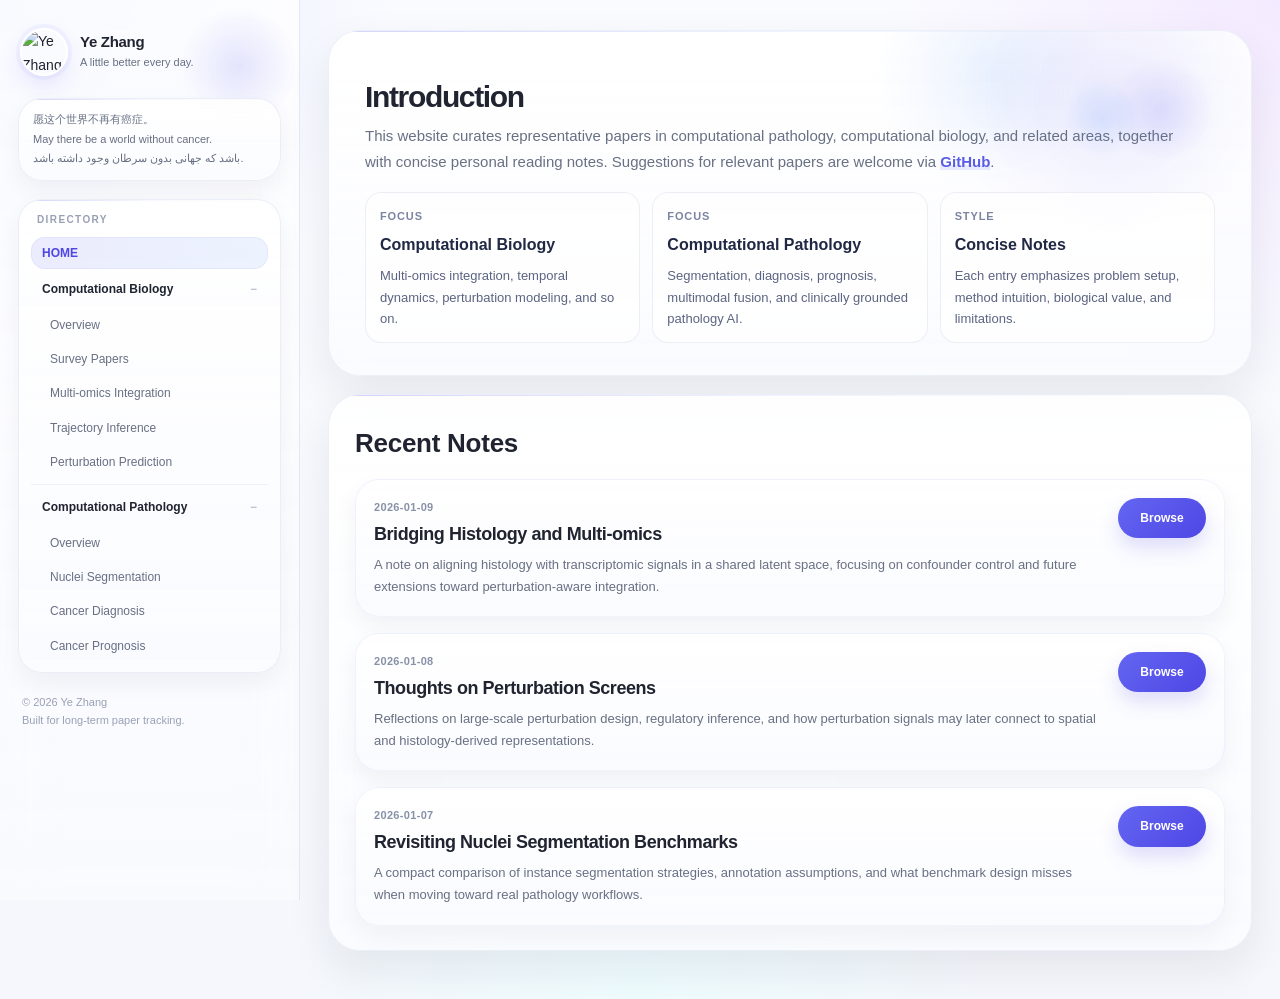
==== commit e8ecb5cf: "update" ====
--- a/index.html
+++ b/index.html
@@ -13,7 +13,7 @@
   <meta property="og:image" content="https://zhangye-zoe.github.io/images/share-default.png" />
 
   <link rel="icon" type="image/png" href="images/icons/ye.png" />
-  <link rel="stylesheet" href="style.css" />
+  <link rel="stylesheet" href="../style.css" />
 </head>
 <body>
   <div class="site-shell">
@@ -28,7 +28,7 @@
 
           <div class="profile-text">
             <h1 class="profile-title">Ye Zhang</h1>
-            <div class="profile-subtitle">Reading Notes</div>
+            <!-- <div class="profile-subtitle">Reading Notes</div> -->
             <div class="profile-desc">A little better every day.</div>
           </div>
         </div>
@@ -82,26 +82,24 @@
               <div class="hero-orb hero-orb-1"></div>
               <div class="hero-orb hero-orb-2"></div>
 
-              <div class="hero-topline">Research Notebook</div>
+              <!-- <div class="hero-topline">Research Notebook</div> -->
               <h2 class="hero-title">Introduction</h2>
               <p class="hero-text">
                 This website curates representative papers in computational pathology, computational biology, and related areas, together with concise personal reading notes. Suggestions for relevant papers are welcome via
-                <a href="https://github.com/zhangye-zoe/MultiOmics-Literature" target="_blank" rel="noopener noreferrer">GitHub</a>,
-                and further comments may be sent to
-                <a href="mailto:zhangye_zoe@163.com">zhangye_zoe@163.com</a>.
+                <a href="https://github.com/zhangye-zoe/MultiOmics-Literature" target="_blank" rel="noopener noreferrer">GitHub</a>.
               </p>
 
-              <div class="hero-tags">
+              <!-- <div class="hero-tags">
                 <span class="hero-tag hero-tag-bio">Computational Biology</span>
                 <span class="hero-tag hero-tag-path">Computational Pathology</span>
                 <span class="hero-tag hero-tag-cancer">Cancer Research</span>
-              </div>
+              </div> -->
 
               <div class="home-quick-grid">
                 <div class="home-quick-card">
                   <div class="home-quick-kicker">Focus</div>
                   <div class="home-quick-title">Computational Biology</div>
-                  <div class="home-quick-desc">Multi-omics integration, temporal dynamics, perturbation modeling, and representation learning.</div>
+                  <div class="home-quick-desc">Multi-omics integration, temporal dynamics, perturbation modeling, and so on.</div>
                 </div>
                 <div class="home-quick-card">
                   <div class="home-quick-kicker">Focus</div>
@@ -119,9 +117,9 @@
             <section class="panel-card panel-card-home">
               <div class="section-head">
                 <div>
-                  <div class="section-kicker kicker-home">Recent</div>
+                  <!-- <div class="section-kicker kicker-home">Recent</div> -->
                   <h3 class="section-title">Recent Notes</h3>
-                  <p class="section-subtitle">A compact view of the latest reading records and ideas currently under active tracking.</p>
+                  <!-- <p class="section-subtitle">A compact view of the latest reading records and ideas currently under active tracking.</p> -->
                 </div>
               </div>
 
@@ -130,7 +128,6 @@
                   <div class="note-main">
                     <div class="note-date">2026-01-09</div>
                     <h4 class="note-title">Bridging Histology and Multi-omics</h4>
-                    <div class="note-meta">NeurIPS 2024 · Multi-omics Integration · Foundation-style alignment</div>
                     <p class="note-excerpt">A note on aligning histology with transcriptomic signals in a shared latent space, focusing on confounder control and future extensions toward perturbation-aware integration.</p>
                   </div>
                   <a class="note-open-btn note-open-btn-home" href="note-template.html" target="_blank" rel="noopener noreferrer">Browse</a>
@@ -140,7 +137,6 @@
                   <div class="note-main">
                     <div class="note-date">2026-01-08</div>
                     <h4 class="note-title">Thoughts on Perturbation Screens</h4>
-                    <div class="note-meta">Nature Methods 2022 · Perturbation Analysis</div>
                     <p class="note-excerpt">Reflections on large-scale perturbation design, regulatory inference, and how perturbation signals may later connect to spatial and histology-derived representations.</p>
                   </div>
                   <a class="note-open-btn note-open-btn-home" href="note-template.html" target="_blank" rel="noopener noreferrer">Browse</a>
@@ -150,7 +146,6 @@
                   <div class="note-main">
                     <div class="note-date">2026-01-07</div>
                     <h4 class="note-title">Revisiting Nuclei Segmentation Benchmarks</h4>
-                    <div class="note-meta">MICCAI 2021 · Pathology · Nuclei Segmentation</div>
                     <p class="note-excerpt">A compact comparison of instance segmentation strategies, annotation assumptions, and what benchmark design misses when moving toward real pathology workflows.</p>
                   </div>
                   <a class="note-open-btn note-open-btn-home" href="note-template.html" target="_blank" rel="noopener noreferrer">Browse</a>
@@ -163,16 +158,15 @@
         <section class="page" id="page-multiomics-overview">
           <div class="page-stack">
             <section class="overview-card">
-              <div class="overview-topline">Overview</div>
               <h2 class="overview-title">Computational Biology</h2>
               <p class="overview-text">This section tracks papers in multi-omics integration, trajectory modeling, perturbation prediction, and biologically grounded machine learning. The goal is not only to collect influential papers, but also to organize them by research role: surveys for orientation, integration methods for representation learning, trajectory models for dynamics, and perturbation studies for causal understanding.</p>
 
-              <div class="overview-meta">
+              <!-- <div class="overview-meta">
                 <span class="overview-pill">Multi-omics</span>
                 <span class="overview-pill">Temporal Dynamics</span>
                 <span class="overview-pill">Perturbation Modeling</span>
                 <span class="overview-pill">Biological ML</span>
-              </div>
+              </div> -->
 
               <div class="section-directory">
                 <a href="#" class="directory-card nav-link" data-page="multiomics-survey">
@@ -197,19 +191,18 @@
                 </a>
               </div>
 
-              <div class="section-mini-note">This overview functions as a directory for the entire Computational Biology section, helping readers understand the structure before opening individual notes.</div>
+              <!-- <div class="section-mini-note">This overview functions as a directory for the entire Computational Biology section, helping readers understand the structure before opening individual notes.</div> -->
             </section>
 
             <section class="panel-card category-page category-page-bio">
               <div class="section-head">
                 <div>
-                  <div class="section-kicker kicker-bio">Category</div>
                   <h3 class="section-title">At a Glance</h3>
-                  <p class="section-subtitle">A compact preview of the themes currently covered in this section.</p>
-                </div>
-              </div>
-
-              <p class="category-caption">At this stage, the content is centered on computational biology. The current structure is intentionally broad enough to support future additions such as single-cell foundation models, spatial omics, and multimodal disease modeling without requiring a redesign of the page hierarchy.</p>
+                  <!-- <p class="section-subtitle">A compact preview of the themes currently covered in this section.</p> -->
+                </div>
+              </div>
+
+              <!-- <p class="category-caption">At this stage, the content is centered on computational biology. The current structure is intentionally broad enough to support future additions such as single-cell foundation models, spatial omics, and multimodal disease modeling without requiring a redesign of the page hierarchy.</p> -->
 
               <div class="panel-divider"></div>
 
@@ -221,7 +214,6 @@
                       <span class="note-badge badge-method">Joint Embedding</span>
                     </div>
                     <h4 class="note-title">[Paper Note] Multi-omics Integration</h4>
-                    <div class="note-meta">ICML 2023 · Alignment · Latent Representation</div>
                     <p class="note-excerpt">A short note on integration assumptions, supervision signal, latent structure, and downstream biological validity.</p>
                   </div>
                   <a class="note-open-btn note-open-btn-bio" href="note-template.html" target="_blank" rel="noopener noreferrer">Browse</a>
@@ -234,7 +226,6 @@
                       <span class="note-badge badge-green">Perturbation</span>
                     </div>
                     <h4 class="note-title">[Paper Note] Perturbation Analysis</h4>
-                    <div class="note-meta">Cell 2021 · Perturbation · Regulatory Programs</div>
                     <p class="note-excerpt">A note on how perturbation experiments uncover causal biological structure and where model assumptions become fragile.</p>
                   </div>
                   <a class="note-open-btn note-open-btn-bio" href="note-template.html" target="_blank" rel="noopener noreferrer">Browse</a>
@@ -247,7 +238,6 @@
         <section class="page" id="page-multiomics-survey">
           <div class="page-stack">
             <section class="overview-card">
-              <div class="overview-topline">In This Section</div>
               <h2 class="overview-title">Survey Papers</h2>
               <p class="overview-text">This section collects survey and review papers that provide a broader map of the field. It is useful for clarifying terminology, identifying major benchmarks, and understanding how different methodological families are positioned in multi-omics research.</p>
 
@@ -273,7 +263,6 @@
             <section class="panel-card category-page category-page-survey">
               <div class="section-head section-head-simple">
                 <div>
-                  <div class="section-kicker kicker-integration">Subtopic</div>
                   <h3 class="section-title">Paper List</h3>
                 </div>
               </div>
@@ -325,7 +314,6 @@
         <section class="page" id="page-multiomics-integration">
           <div class="page-stack">
             <section class="overview-card">
-              <div class="overview-topline">In This Section</div>
               <h2 class="overview-title">Multi-omics Integration</h2>
               <p class="overview-text">This section focuses on methods for aligning or jointly modeling multiple omics modalities. The main emphasis is on how papers handle paired versus unpaired settings, what assumptions they make about shared information, and whether their learned representations support biologically meaningful downstream tasks.</p>
 
@@ -351,7 +339,6 @@
             <section class="panel-card category-page category-page-integration">
               <div class="section-head section-head-simple">
                 <div>
-                  <div class="section-kicker kicker-integration">Subtopic</div>
                   <h3 class="section-title">Paper List</h3>
                 </div>
               </div>
@@ -390,7 +377,6 @@
         <section class="page" id="page-multiomics-trajectory">
           <div class="page-stack">
             <section class="overview-card">
-              <div class="overview-topline">In This Section</div>
               <h2 class="overview-title">Trajectory Inference</h2>
               <p class="overview-text">This section follows papers that model cellular dynamics from single-cell and multi-omic data. The key interest is not only whether a method reconstructs trajectories, but also whether it provides interpretable temporal structure, lineage-specific behavior, or mechanistic insight into regulatory changes.</p>
 
@@ -416,7 +402,6 @@
             <section class="panel-card category-page category-page-trajectory">
               <div class="section-head section-head-simple">
                 <div>
-                  <div class="section-kicker kicker-trajectory">Subtopic</div>
                   <h3 class="section-title">Paper List</h3>
                 </div>
               </div>
@@ -468,7 +453,6 @@
         <section class="page" id="page-multiomics-perturbation">
           <div class="page-stack">
             <section class="overview-card">
-              <div class="overview-topline">In This Section</div>
               <h2 class="overview-title">Perturbation Prediction</h2>
               <p class="overview-text">This section collects papers that model cellular responses under interventions such as gene perturbation, drug treatment, or experimental manipulation. The main interest is whether models can move beyond static association and recover response structure that is useful for biological reasoning.</p>
 
@@ -494,7 +478,6 @@
             <section class="panel-card category-page category-page-perturbation">
               <div class="section-head section-head-simple">
                 <div>
-                  <div class="section-kicker kicker-perturbation">Subtopic</div>
                   <h3 class="section-title">Paper List</h3>
                 </div>
               </div>
@@ -508,7 +491,6 @@
                       <span class="note-badge badge-method">Regulatory Programs</span>
                     </div>
                     <h4 class="note-title note-title-strong">[Paper Note] Perturbation Analysis</h4>
-                    <div class="note-meta">Cellular Response · Intervention · Regulatory Inference</div>
                     <p class="note-excerpt">A note on how perturbation screens expose dynamic regulation and what kinds of downstream tasks are genuinely non-trivial.</p>
                   </div>
                   <a class="note-open-btn note-open-btn-perturbation" href="note-template.html" target="_blank" rel="noopener noreferrer">Browse</a>
@@ -521,7 +503,6 @@
         <section class="page" id="page-pathology-overview">
           <div class="page-stack">
             <section class="overview-card overview-card-pathology">
-              <div class="overview-topline">Overview</div>
               <h2 class="overview-title">Computational Pathology</h2>
               <p class="overview-text">This section is designed for pathology papers that matter beyond benchmark scores, including nuclei segmentation, diagnosis, prognosis, multimodal fusion, data curation, and clinically grounded evaluation. It is lighter than the computational biology section for now, but the structure is already prepared for future expansion.</p>
 
@@ -547,13 +528,11 @@
             <section class="panel-card category-page category-page-pathology">
               <div class="section-head">
                 <div>
-                  <div class="section-kicker kicker-pathology">Category</div>
                   <h3 class="section-title">At a Glance</h3>
-                  <p class="section-subtitle">Segmentation, diagnosis, prognosis, and clinically grounded pathology AI.</p>
-                </div>
-              </div>
-
-              <div class="category-intro category-intro-pathology">This section focuses on pathology papers that are useful beyond leaderboard numbers: segmentation, weak supervision, diagnosis, survival modeling, interpretability, data curation, and clinical robustness.</div>
+                </div>
+              </div>
+
+              <div class="panel-divider"></div>
 
               <div class="note-list note-list-loose">
                 <article class="note-card compact note-card-pathology">
@@ -563,7 +542,6 @@
                       <span class="note-badge badge-path">Segmentation</span>
                     </div>
                     <h4 class="note-title">[Paper Note] Nuclei Segmentation</h4>
-                    <div class="note-meta">Instance Separation · Annotation Burden · Foundation Models</div>
                     <p class="note-excerpt">A note on instance separation, annotation burden, and which ideas remain relevant for pathology foundation models.</p>
                   </div>
                   <a class="note-open-btn note-open-btn-pathology" href="note-template.html" target="_blank" rel="noopener noreferrer">Browse</a>
@@ -576,7 +554,6 @@
                       <span class="note-badge badge-path">Diagnosis</span>
                     </div>
                     <h4 class="note-title">[Paper Note] Cancer Diagnosis</h4>
-                    <div class="note-meta">Biomarkers · Domain Generalization · Clinical Plausibility</div>
                     <p class="note-excerpt">Notes on biomarker usage, pathology pipelines, domain generalization, and clinical plausibility.</p>
                   </div>
                   <a class="note-open-btn note-open-btn-pathology" href="note-template.html" target="_blank" rel="noopener noreferrer">Browse</a>
@@ -589,7 +566,6 @@
                       <span class="note-badge badge-path">Prognosis</span>
                     </div>
                     <h4 class="note-title">[Paper Note] Cancer Prognosis</h4>
-                    <div class="note-meta">Survival Objectives · Patient Stratification · Multimodal Fusion</div>
                     <p class="note-excerpt">A concise note on survival objectives, multimodal fusion, patient stratification, and evaluation design.</p>
                   </div>
                   <a class="note-open-btn note-open-btn-pathology" href="note-template.html" target="_blank" rel="noopener noreferrer">Browse</a>
@@ -602,15 +578,31 @@
         <section class="page" id="page-pathology-nuclei">
           <div class="page-stack">
             <section class="overview-card overview-card-pathology-sub">
-              <div class="overview-topline">In This Section</div>
               <h2 class="overview-title">Nuclei Segmentation</h2>
               <p class="overview-text">This section focuses on nuclei segmentation papers with attention to annotation strategy, instance separation, robustness to overlap, and whether the method design can scale to realistic pathology workflows.</p>
+
+              <div class="section-directory section-directory-compact">
+                <div class="directory-card static-card">
+                  <div class="directory-label">Focus</div>
+                  <div class="directory-title">Instance Separation</div>
+                  <div class="directory-desc">How the method handles touching nuclei, overlap, and boundary ambiguity in crowded pathology regions.</div>
+                </div>
+                <div class="directory-card static-card">
+                  <div class="directory-label">Focus</div>
+                  <div class="directory-title">Supervision Quality</div>
+                  <div class="directory-desc">Annotation burden, label reliability, and whether the supervision setting reflects realistic pathology workflows.</div>
+                </div>
+                <div class="directory-card static-card">
+                  <div class="directory-label">Focus</div>
+                  <div class="directory-title">Deployment Value</div>
+                  <div class="directory-desc">Whether the segmentation design is robust enough to support downstream pathology analysis in practice.</div>
+                </div>
+              </div>
             </section>
 
             <section class="panel-card category-page category-page-nuclei">
               <div class="section-head section-head-simple">
                 <div>
-                  <div class="section-kicker kicker-nuclei">Subtopic</div>
                   <h3 class="section-title">Paper List</h3>
                 </div>
               </div>
@@ -624,7 +616,6 @@
                       <span class="note-badge badge-method">Segmentation</span>
                     </div>
                     <h4 class="note-title note-title-strong">[Paper Note] Nuclei Segmentation</h4>
-                    <div class="note-meta">Architecture · Supervision Quality · Deployment Realism</div>
                     <p class="note-excerpt">A structured reading note on nuclei segmentation architecture, supervision quality, and deployment realism.</p>
                   </div>
                   <a class="note-open-btn note-open-btn-nuclei" href="note-template.html" target="_blank" rel="noopener noreferrer">Browse</a>
@@ -637,15 +628,31 @@
         <section class="page" id="page-pathology-diagnosis">
           <div class="page-stack">
             <section class="overview-card overview-card-pathology-sub overview-card-diagnosis">
-              <div class="overview-topline">In This Section</div>
               <h2 class="overview-title">Cancer Diagnosis</h2>
               <p class="overview-text">This section tracks diagnosis-oriented pathology AI papers, with emphasis on data curation, domain shift, biomarker dependence, clinical plausibility, and the gap between benchmark performance and real-world usefulness.</p>
+
+              <div class="section-directory section-directory-compact">
+                <div class="directory-card static-card">
+                  <div class="directory-label">Focus</div>
+                  <div class="directory-title">Data Curation</div>
+                  <div class="directory-desc">Cohort construction, label source, stain variation, and whether the dataset design supports trustworthy diagnosis modeling.</div>
+                </div>
+                <div class="directory-card static-card">
+                  <div class="directory-label">Focus</div>
+                  <div class="directory-title">Clinical Plausibility</div>
+                  <div class="directory-desc">Whether predictions align with pathology knowledge rather than relying on shortcuts or spurious biomarkers.</div>
+                </div>
+                <div class="directory-card static-card">
+                  <div class="directory-label">Focus</div>
+                  <div class="directory-title">Real-world Robustness</div>
+                  <div class="directory-desc">Generalization across scanners, sites, and patient populations beyond controlled benchmark settings.</div>
+                </div>
+              </div>
             </section>
 
             <section class="panel-card category-page category-page-diagnosis">
               <div class="section-head section-head-simple">
                 <div>
-                  <div class="section-kicker kicker-diagnosis">Subtopic</div>
                   <h3 class="section-title">Paper List</h3>
                 </div>
               </div>
@@ -659,7 +666,6 @@
                       <span class="note-badge badge-method">Clinical AI</span>
                     </div>
                     <h4 class="note-title note-title-strong">[Paper Note] Cancer Diagnosis</h4>
-                    <div class="note-meta">Task Setting · Data Curation · Model Design · Clinical Relevance</div>
                     <p class="note-excerpt">A concise template entry for recording task setting, data curation, model design, limitations, and clinical relevance.</p>
                   </div>
                   <a class="note-open-btn note-open-btn-diagnosis" href="note-template.html" target="_blank" rel="noopener noreferrer">Browse</a>
@@ -672,15 +678,31 @@
         <section class="page" id="page-pathology-prognosis">
           <div class="page-stack">
             <section class="overview-card overview-card-pathology-sub overview-card-prognosis">
-              <div class="overview-topline">In This Section</div>
               <h2 class="overview-title">Cancer Prognosis</h2>
               <p class="overview-text">This section focuses on prognosis and survival modeling papers, especially those involving multimodal fusion, risk stratification, endpoint definition, and interpretable modeling choices that are relevant for translational cancer research.</p>
+
+              <div class="section-directory section-directory-compact">
+                <div class="directory-card static-card">
+                  <div class="directory-label">Focus</div>
+                  <div class="directory-title">Endpoint Design</div>
+                  <div class="directory-desc">How studies define survival outcomes, censoring, and clinically meaningful targets for prognosis evaluation.</div>
+                </div>
+                <div class="directory-card static-card">
+                  <div class="directory-label">Focus</div>
+                  <div class="directory-title">Risk Stratification</div>
+                  <div class="directory-desc">Whether the model supports interpretable patient grouping and clinically useful risk ranking.</div>
+                </div>
+                <div class="directory-card static-card">
+                  <div class="directory-label">Focus</div>
+                  <div class="directory-title">Multimodal Value</div>
+                  <div class="directory-desc">What histology, omics, or clinical features each method contributes to translational prognosis modeling.</div>
+                </div>
+              </div>
             </section>
 
             <section class="panel-card category-page category-page-prognosis">
               <div class="section-head section-head-simple">
                 <div>
-                  <div class="section-kicker kicker-prognosis">Subtopic</div>
                   <h3 class="section-title">Paper List</h3>
                 </div>
               </div>
@@ -694,7 +716,6 @@
                       <span class="note-badge badge-method">Survival Modeling</span>
                     </div>
                     <h4 class="note-title note-title-strong">[Paper Note] Cancer Prognosis</h4>
-                    <div class="note-meta">Survival Endpoints · Metrics · Feature Fusion · Translation</div>
                     <p class="note-excerpt">A note template for survival endpoint definition, evaluation metrics, feature fusion, and translation concerns.</p>
                   </div>
                   <a class="note-open-btn note-open-btn-prognosis" href="note-template.html" target="_blank" rel="noopener noreferrer">Browse</a>
@@ -709,4 +730,4 @@
 
   <script src="main.js"></script>
 </body>
-</html>
+</html>
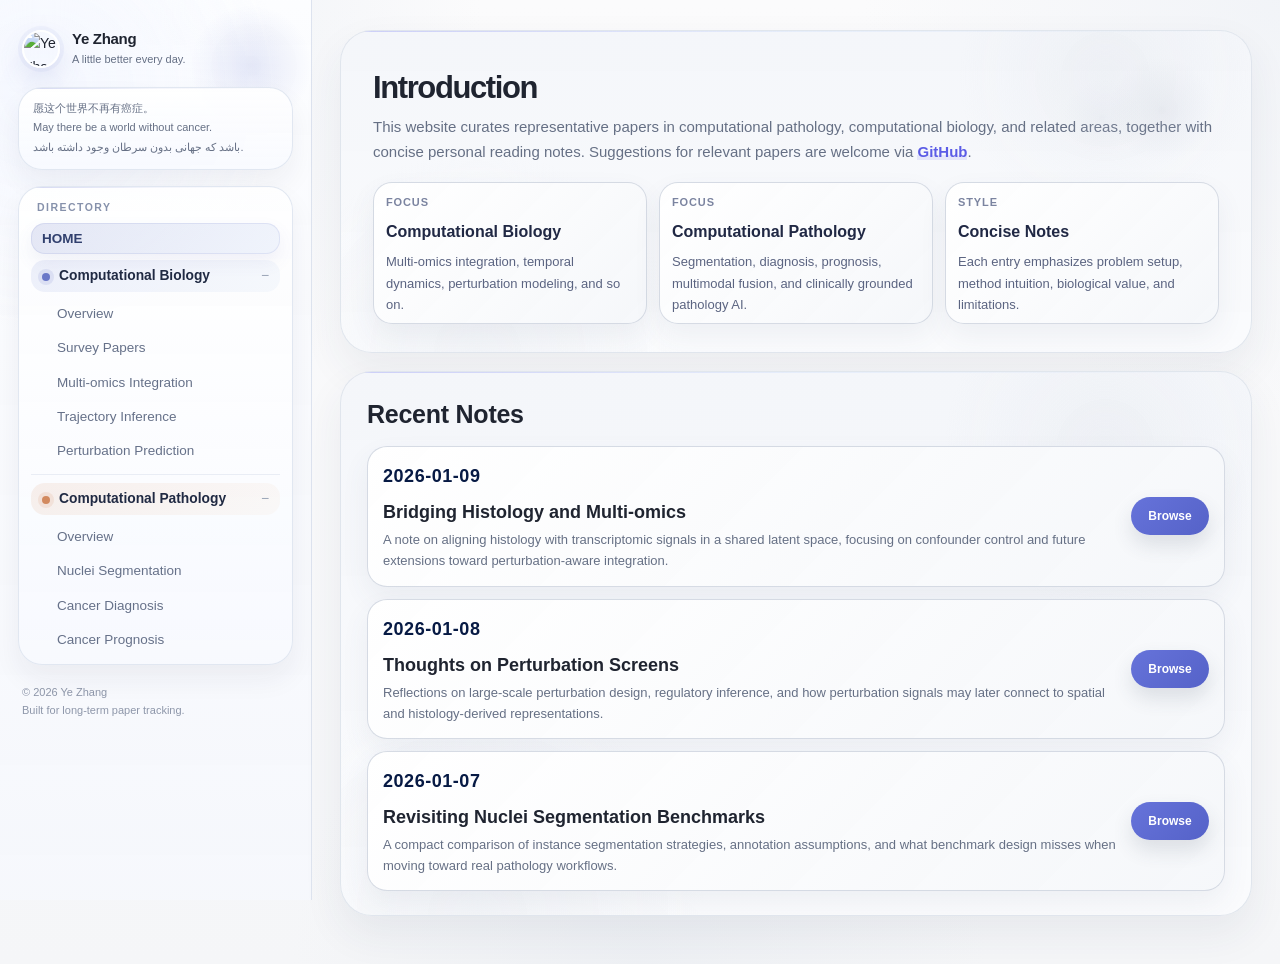
==== commit 0f008a35: "update" ====
--- a/index.html
+++ b/index.html
@@ -730,4 +730,5 @@
 
   <script src="main.js"></script>
 </body>
-</html>+</html>
+
--- a/style.css
+++ b/style.css
@@ -17,16 +17,16 @@
   --blue: #2563eb;
   --blue-soft: rgba(37, 99, 235, 0.12);
 
-  --green: #059669;
+  --green: #0d4dd8;
   --green-soft: rgba(5, 150, 105, 0.12);
 
-  --orange: #ea580c;
+  --orange: #0d73a6;
   --orange-soft: rgba(234, 88, 12, 0.12);
 
-  --pink: #db2777;
+  --pink: #1f74ac;
   --pink-soft: rgba(219, 39, 119, 0.12);
 
-  --amber: #d97706;
+  --amber: #2b5ed5;
   --amber-soft: rgba(217, 119, 6, 0.12);
 
   --shadow: 0 18px 44px rgba(23, 28, 52, 0.08);
@@ -137,8 +137,8 @@
 }
 
 .profile-avatar-wrap {
-  width: 48px;
-  height: 48px;
+  width: 38px;
+  height: 38px;
   border-radius: 999px;
   overflow: hidden;
   flex-shrink: 0;
@@ -442,7 +442,7 @@
 }
 
 .hero-text {
-  max-width: 820px;
+  max-width: 900px;
   margin: 0;
   font-size: 15px;
   color: var(--muted);
@@ -490,13 +490,13 @@
 
 .hero-tag-path {
   background: rgba(234, 88, 12, 0.1);
-  color: #c2410c;
+  color: #0b4163;
   border-color: rgba(234, 88, 12, 0.12);
 }
 
 .hero-tag-cancer {
   background: rgba(219, 39, 119, 0.1);
-  color: #be185d;
+  color: #2a5bcc;
   border-color: rgba(219, 39, 119, 0.12);
 }
 
@@ -713,7 +713,7 @@
 .kicker-pathology,
 .kicker-nuclei {
   background: rgba(234, 88, 12, 0.12);
-  color: #c2410c;
+  color: #0730a1;
 }
 
 .kicker-diagnosis {
@@ -792,19 +792,19 @@
 }
 
 .note-date {
-  margin-bottom: 6px;
-  font-size: 11px;
-  color: #8892a7;
+  margin-bottom: 10px;
+  font-size: 18px;
+  color: #071a44;
   font-weight: 650;
   letter-spacing: 0.03em;
 }
 
 .note-title {
   margin: 0 0 6px;
-  font-size: 18px;
+  font-size: 14px;
   line-height: 1.28;
-  letter-spacing: -0.025em;
-  font-weight: 700;
+  letter-spacing: 0.0em;
+  font-weight: 600;
 }
 
 .note-title-strong {
@@ -899,8 +899,8 @@
 }
 
 .home-quick-card {
-  border-radius: 16px;
-  padding: 14px 14px 13px;
+  border-radius: 19px;
+  padding: 10px 12px 7px;
   background: rgba(255, 255, 255, 0.74);
   border: 1px solid rgba(108, 120, 160, 0.12);
 }
@@ -1247,3 +1247,1133 @@
     grid-template-columns: 1fr;
   }
 }
+
+
+/* ===== 2026-04 compact layout refinement ===== */
+
+:root {
+  --sidebar-width: 312px;
+}
+
+.sidebar-inner {
+  gap: 16px;
+}
+
+.sidebar-nav {
+  padding: 12px 12px 9px;
+}
+
+.nav-label {
+  margin: 0 6px 7px;
+  font-size: 10.5px;
+}
+
+.nav-home,
+.nav-link {
+  padding: 7px 11px;
+  font-size: 13.5px;
+  line-height: 1.28;
+}
+
+.nav-group-title {
+  padding: 7px 11px;
+  font-size: 13.8px;
+  line-height: 1.28;
+}
+
+.nav-links {
+  margin-top: 3px;
+  gap: 1px;
+}
+
+.hero-card {
+  padding: 30px 32px 28px;
+}
+
+.hero-title {
+  margin: 10px 0 8px;
+  font-size: clamp(24px, 3.1vw, 31px);
+  line-height: 1.12;
+}
+
+.panel-card,
+.overview-card {
+  padding: 26px 26px 24px;
+}
+
+.overview-title {
+  font-size: 30px;
+}
+
+.section-title {
+  margin: 2px 0 2px;
+  font-size: 25px;
+}
+
+.section-directory {
+  margin-top: 16px;
+  gap: 12px;
+}
+
+.directory-card {
+  padding: 14px 15px 12px;
+  min-height: 102px;
+}
+
+.directory-title {
+  font-size: 17px;
+  line-height: 1.28;
+  margin-bottom: 5px;
+}
+
+.directory-desc {
+  font-size: 13px;
+  line-height: 1.62;
+}
+
+.note-list {
+  gap: 12px;
+}
+
+.note-list.note-list-loose {
+  gap: 12px;
+}
+
+.note-card {
+  gap: 14px;
+  padding: 14px 15px;
+  border-radius: 20px;
+}
+
+.note-card.compact {
+  padding: 13px 14px;
+}
+
+.note-badges {
+  gap: 6px;
+  margin-bottom: 7px;
+}
+
+.note-badge {
+  padding: 4px 8px;
+  font-size: 10.5px;
+}
+
+.note-title {
+  margin: 0 0 4px;
+  font-size: 18px;
+  line-height: 1.33;
+}
+
+.note-title-strong {
+  font-size: 19px;
+  line-height: 1.34;
+}
+
+.note-excerpt {
+  margin-top: 4px;
+  font-size: 13px;
+  line-height: 1.62;
+  display: -webkit-box;
+  -webkit-line-clamp: 2;
+  -webkit-box-orient: vertical;
+  overflow: hidden;
+}
+
+.note-card.compact .note-meta {
+  display: none;
+}
+
+.note-open-btn {
+  min-width: 78px;
+  padding: 9px 12px;
+  font-size: 12px;
+  align-self: center;
+}
+
+.panel-divider {
+  margin: 0 0 4px;
+}
+
+.category-page {
+  min-height: 0;
+}
+
+@media (max-width: 900px) {
+  .site-shell {
+    grid-template-columns: 1fr;
+  }
+
+  .sidebar {
+    position: relative;
+    height: auto;
+    border-right: none;
+    border-bottom: 1px solid rgba(226, 230, 241, 0.9);
+  }
+
+  .content-area {
+    padding: 22px 16px 34px;
+  }
+
+  .hero-card,
+  .panel-card,
+  .overview-card {
+    padding: 22px 18px 20px;
+  }
+
+  .directory-card {
+    min-height: 0;
+  }
+
+  .note-card,
+  .note-card.compact {
+    padding: 12px 13px;
+  }
+}
+
+
+/* ===== 2026-04 full cold-warm system ===== */
+:root {
+  --bg: #f5f6f8;
+  --bg-soft: #fafbfc;
+  --panel: rgba(255, 255, 255, 0.95);
+  --panel-solid: #ffffff;
+  --text: #1f2430;
+  --muted: #667085;
+  --muted-strong: #4f5d73;
+  --line: #dfe5ec;
+  --line-soft: #ebeff4;
+
+  /* cold system: biology */
+  --accent: #5a67cf;
+  --accent-soft: rgba(90, 103, 207, 0.12);
+  --accent-strong: #4855bc;
+  --accent-glow: rgba(90, 103, 207, 0.18);
+
+  --blue: #3971c9;
+  --blue-soft: rgba(57, 113, 201, 0.12);
+
+  --green: #2b8a6d;
+  --green-soft: rgba(43, 138, 109, 0.12);
+
+  /* warm system: pathology */
+  --orange: #cf8450;
+  --orange-soft: rgba(207, 132, 80, 0.12);
+
+  --pink: #c47499;
+  --pink-soft: rgba(196, 116, 153, 0.12);
+
+  --amber: #c59b48;
+  --amber-soft: rgba(197, 155, 72, 0.12);
+
+  --shadow: 0 22px 52px rgba(46, 57, 79, 0.08);
+  --shadow-soft: 0 12px 28px rgba(46, 57, 79, 0.05);
+}
+
+body {
+  background:
+    radial-gradient(circle at 0% 0%, rgba(230, 235, 242, 0.78), transparent 30%),
+    radial-gradient(circle at 100% 0%, rgba(238, 241, 246, 0.72), transparent 26%),
+    radial-gradient(circle at 50% 100%, rgba(234, 237, 242, 0.64), transparent 30%),
+    linear-gradient(180deg, #fbfbfc 0%, #f5f6f8 100%);
+}
+
+.sidebar {
+  background: linear-gradient(180deg, rgba(255, 255, 255, 0.90), rgba(247, 249, 251, 0.84));
+  border-right: 1px solid rgba(220, 227, 236, 0.96);
+}
+
+.sidebar-top-glow {
+  background: radial-gradient(circle, rgba(185, 191, 209, 0.22), transparent 70%);
+}
+
+.profile-avatar-wrap {
+  box-shadow: 0 10px 22px rgba(123, 132, 159, 0.14), 0 0 0 4px rgba(198, 204, 220, 0.16);
+}
+
+.motto-card,
+.sidebar-nav {
+  background: linear-gradient(180deg, rgba(255, 255, 255, 0.98), rgba(247, 249, 252, 0.92));
+  border: 1px solid rgba(223, 229, 238, 0.98);
+  box-shadow: 0 12px 28px rgba(62, 76, 104, 0.06);
+}
+
+.nav-home.active,
+.nav-link.active {
+  background: linear-gradient(135deg, rgba(90, 103, 207, 0.14), rgba(156, 169, 210, 0.10));
+  color: var(--accent-strong);
+  box-shadow: inset 0 0 0 1px rgba(90, 103, 207, 0.08), 0 8px 18px rgba(90, 103, 207, 0.05);
+}
+
+.nav-home:hover,
+.nav-link:hover,
+.nav-group-title:hover {
+  background: linear-gradient(135deg, rgba(90, 103, 207, 0.10), rgba(156, 169, 210, 0.08));
+}
+
+.hero-card,
+.panel-card,
+.note-template-shell {
+  background: linear-gradient(180deg, rgba(255, 255, 255, 0.98), rgba(248, 249, 251, 0.94));
+  border: 1px solid rgba(224, 229, 237, 0.96);
+  box-shadow: 0 18px 42px rgba(48, 59, 81, 0.07);
+}
+
+.hero-home {
+  background:
+    radial-gradient(circle at 84% 14%, rgba(212, 218, 229, 0.28), transparent 18%),
+    radial-gradient(circle at 68% 22%, rgba(227, 232, 240, 0.42), transparent 22%),
+    radial-gradient(circle at 18% 100%, rgba(236, 238, 242, 0.56), transparent 26%),
+    linear-gradient(180deg, rgba(255, 255, 255, 0.985), rgba(247, 249, 251, 0.95));
+}
+
+.hero-orb-1 {
+  background: radial-gradient(circle, rgba(184, 191, 206, 0.18), transparent 68%);
+}
+
+.hero-orb-2 {
+  background: radial-gradient(circle, rgba(208, 214, 226, 0.18), transparent 70%);
+}
+
+.panel-card-home {
+  background:
+    radial-gradient(circle at 100% 0%, rgba(229, 234, 241, 0.36), transparent 24%),
+    linear-gradient(180deg, rgba(255, 255, 255, 0.98), rgba(247, 249, 251, 0.94));
+}
+
+.overview-card {
+  background:
+    radial-gradient(circle at top right, rgba(181, 194, 224, 0.20), transparent 30%),
+    linear-gradient(180deg, rgba(255, 255, 255, 0.992), rgba(246, 249, 252, 0.97));
+  border: 1px solid rgba(205, 215, 231, 0.62);
+  box-shadow: 0 16px 38px rgba(53, 67, 95, 0.07);
+}
+
+.overview-card-pathology,
+.overview-card-pathology-sub {
+  background:
+    radial-gradient(circle at top right, rgba(229, 198, 172, 0.24), transparent 32%),
+    linear-gradient(180deg, rgba(255, 251, 247, 0.992), rgba(251, 244, 238, 0.97));
+  border: 1px solid rgba(228, 208, 191, 0.68);
+}
+
+.overview-card-diagnosis {
+  background:
+    radial-gradient(circle at top right, rgba(223, 188, 206, 0.24), transparent 32%),
+    linear-gradient(180deg, rgba(255, 250, 252, 0.992), rgba(250, 242, 246, 0.97));
+  border: 1px solid rgba(224, 205, 216, 0.68);
+}
+
+.overview-card-prognosis {
+  background:
+    radial-gradient(circle at top right, rgba(225, 209, 170, 0.26), transparent 32%),
+    linear-gradient(180deg, rgba(255, 252, 247, 0.992), rgba(251, 246, 236, 0.97));
+  border: 1px solid rgba(226, 216, 191, 0.68);
+}
+
+/* biology pages: cold */
+.category-page-bio {
+  background: linear-gradient(180deg, rgba(243, 246, 255, 0.985), rgba(249, 251, 255, 0.965));
+  border-color: rgba(205, 215, 231, 0.72);
+}
+
+.category-page-survey,
+.category-page-integration,
+.category-page-trajectory {
+  background: linear-gradient(180deg, rgba(240, 246, 254, 0.985), rgba(249, 252, 255, 0.965));
+  border-color: rgba(199, 213, 232, 0.72);
+}
+
+.category-page-perturbation {
+  background: linear-gradient(180deg, rgba(241, 249, 245, 0.985), rgba(249, 253, 251, 0.965));
+  border-color: rgba(201, 221, 213, 0.72);
+}
+
+/* pathology pages: warm */
+.category-page-pathology,
+.category-page-nuclei {
+  background: linear-gradient(180deg, rgba(252, 246, 241, 0.988), rgba(255, 251, 247, 0.968));
+  border-color: rgba(228, 208, 191, 0.74);
+}
+
+.category-page-diagnosis {
+  background: linear-gradient(180deg, rgba(251, 244, 248, 0.988), rgba(255, 250, 252, 0.968));
+  border-color: rgba(224, 205, 216, 0.74);
+}
+
+.category-page-prognosis {
+  background: linear-gradient(180deg, rgba(251, 247, 239, 0.988), rgba(255, 252, 247, 0.968));
+  border-color: rgba(226, 216, 191, 0.74);
+}
+
+.directory-card {
+  background: linear-gradient(180deg, rgba(255, 255, 255, 0.995), rgba(247, 249, 252, 0.94));
+  border: 1px solid rgba(210, 219, 232, 0.78);
+  box-shadow: 0 10px 24px rgba(57, 69, 94, 0.05);
+}
+
+.directory-card:hover {
+  box-shadow: 0 14px 30px rgba(57, 69, 94, 0.09);
+  border-color: rgba(138, 152, 190, 0.34);
+}
+
+.note-card {
+  background: linear-gradient(180deg, rgba(255, 255, 255, 0.998), rgba(247, 249, 252, 0.95));
+  border: 1px solid rgba(211, 220, 233, 0.90);
+  box-shadow: 0 12px 28px rgba(47, 58, 80, 0.06);
+}
+
+.note-card:hover {
+  box-shadow: 0 16px 34px rgba(47, 58, 80, 0.10);
+}
+
+.note-card-home {
+  background: linear-gradient(180deg, rgba(255, 255, 255, 0.998), rgba(246, 248, 251, 0.96));
+  border-color: rgba(203, 212, 224, 0.82);
+}
+
+/* biology cards */
+.note-card-bio,
+.note-card-featured {
+  background: linear-gradient(135deg, rgba(242, 245, 255, 0.992), rgba(234, 239, 251, 0.97));
+  border-color: rgba(131, 146, 207, 0.30);
+  box-shadow: 0 12px 28px rgba(90, 103, 207, 0.09);
+}
+
+.note-card-integration {
+  background: linear-gradient(135deg, rgba(240, 247, 255, 0.992), rgba(232, 241, 251, 0.97));
+  border-color: rgba(120, 158, 213, 0.30);
+  box-shadow: 0 12px 28px rgba(57, 113, 201, 0.09);
+}
+
+.note-card-perturbation {
+  background: linear-gradient(135deg, rgba(239, 250, 246, 0.992), rgba(231, 244, 239, 0.97));
+  border-color: rgba(117, 176, 156, 0.30);
+  box-shadow: 0 12px 28px rgba(43, 138, 109, 0.09);
+}
+
+/* pathology cards */
+.note-card-pathology,
+.note-card-nuclei {
+  background: linear-gradient(135deg, rgba(253, 245, 239, 0.992), rgba(248, 237, 229, 0.97));
+  border-color: rgba(219, 170, 135, 0.34);
+  box-shadow: 0 12px 28px rgba(207, 132, 80, 0.09);
+}
+
+.note-card-diagnosis {
+  background: linear-gradient(135deg, rgba(252, 244, 248, 0.992), rgba(247, 236, 242, 0.97));
+  border-color: rgba(211, 161, 185, 0.34);
+  box-shadow: 0 12px 28px rgba(196, 116, 153, 0.09);
+}
+
+.note-card-prognosis {
+  background: linear-gradient(135deg, rgba(252, 248, 239, 0.992), rgba(247, 240, 224, 0.97));
+  border-color: rgba(213, 184, 123, 0.34);
+  box-shadow: 0 12px 28px rgba(197, 155, 72, 0.09);
+}
+
+/* tags and kickers */
+.hero-tag-bio {
+  background: rgba(90, 103, 207, 0.10);
+  color: #4855bc;
+  border-color: rgba(90, 103, 207, 0.14);
+}
+
+.hero-tag-path {
+  background: rgba(207, 132, 80, 0.10);
+  color: #b16b3d;
+  border-color: rgba(207, 132, 80, 0.14);
+}
+
+.hero-tag-cancer {
+  background: rgba(196, 116, 153, 0.10);
+  color: #ad5f87;
+  border-color: rgba(196, 116, 153, 0.14);
+}
+
+.kicker-bio,
+.kicker-integration,
+.kicker-trajectory,
+.kicker-home {
+  background: rgba(90, 103, 207, 0.10);
+  color: #4855bc;
+}
+
+.kicker-perturbation {
+  background: rgba(43, 138, 109, 0.10);
+  color: #2b8a6d;
+}
+
+.kicker-pathology,
+.kicker-nuclei {
+  background: rgba(207, 132, 80, 0.10);
+  color: #b16b3d;
+}
+
+.kicker-diagnosis {
+  background: rgba(196, 116, 153, 0.10);
+  color: #ad5f87;
+}
+
+.kicker-prognosis {
+  background: rgba(197, 155, 72, 0.12);
+  color: #9d7a2e;
+}
+
+/* badges */
+.note-badge {
+  box-shadow: inset 0 0 0 1px rgba(255, 255, 255, 0.56);
+}
+
+.badge-venue {
+  background: rgba(57, 113, 201, 0.11);
+  color: #3971c9;
+  border-color: rgba(57, 113, 201, 0.16);
+}
+
+.badge-topic {
+  background: rgba(90, 103, 207, 0.11);
+  color: #4855bc;
+  border-color: rgba(90, 103, 207, 0.16);
+}
+
+.badge-method {
+  background: rgba(122, 112, 198, 0.11);
+  color: #6a5cc1;
+  border-color: rgba(122, 112, 198, 0.16);
+}
+
+.badge-green {
+  background: rgba(43, 138, 109, 0.11);
+  color: #2b8a6d;
+  border-color: rgba(43, 138, 109, 0.16);
+}
+
+.badge-path {
+  background: rgba(207, 132, 80, 0.11);
+  color: #b16b3d;
+  border-color: rgba(207, 132, 80, 0.16);
+}
+
+/* buttons */
+.note-open-btn {
+  box-shadow: 0 10px 20px rgba(58, 70, 95, 0.14);
+}
+
+.note-open-btn-home,
+.note-open-btn-bio,
+.note-open-btn-trajectory {
+  background: linear-gradient(135deg, #6673da, #5361c6);
+}
+
+.note-open-btn-integration {
+  background: linear-gradient(135deg, #4f86d7, #3971c9);
+}
+
+.note-open-btn-perturbation {
+  background: linear-gradient(135deg, #41a180, #2b8a6d);
+}
+
+.note-open-btn-pathology,
+.note-open-btn-nuclei {
+  background: linear-gradient(135deg, #de9865, #cf8450);
+}
+
+.note-open-btn-diagnosis {
+  background: linear-gradient(135deg, #d48aad, #c47499);
+}
+
+.note-open-btn-prognosis {
+  background: linear-gradient(135deg, #d4ad5d, #c59b48);
+}
+
+.panel-divider {
+  background: linear-gradient(90deg, transparent, rgba(144, 155, 177, 0.32), transparent);
+}
+
+.note-template-shell {
+  background: linear-gradient(180deg, rgba(255, 255, 255, 0.985), rgba(247, 249, 252, 0.94));
+}
+
+.template-box {
+  background: linear-gradient(180deg, rgba(255, 255, 255, 0.995), rgba(247, 249, 252, 0.94));
+  border: 1px solid rgba(218, 226, 236, 0.88);
+  box-shadow: 0 10px 24px rgba(52, 63, 85, 0.05);
+}
+
+/* ===== 2026-04 harmonized section palette refinement ===== */
+/* Goal: keep each section in a single coordinated color family, similar to Cancer Diagnosis */
+
+:root {
+  --home-bg-1: rgba(244, 246, 250, 0.988);
+  --home-bg-2: rgba(250, 251, 253, 0.972);
+  --home-card-1: rgba(255, 255, 255, 0.998);
+  --home-card-2: rgba(245, 247, 250, 0.965);
+  --home-border: rgba(205, 212, 223, 0.82);
+
+  --bio-bg-1: rgba(244, 246, 252, 0.988);
+  --bio-bg-2: rgba(250, 251, 255, 0.972);
+  --bio-card-1: rgba(246, 248, 255, 0.995);
+  --bio-card-2: rgba(238, 242, 252, 0.972);
+  --bio-border: rgba(151, 166, 210, 0.34);
+  --bio-shadow: rgba(93, 109, 176, 0.10);
+  --bio-accent: #5a67cf;
+
+  --integration-bg-1: rgba(243, 247, 253, 0.988);
+  --integration-bg-2: rgba(250, 252, 255, 0.972);
+  --integration-card-1: rgba(245, 249, 255, 0.995);
+  --integration-card-2: rgba(237, 243, 252, 0.972);
+  --integration-border: rgba(133, 170, 214, 0.34);
+  --integration-shadow: rgba(67, 120, 198, 0.10);
+  --integration-accent: #4a7dca;
+
+  --trajectory-bg-1: rgba(244, 246, 252, 0.988);
+  --trajectory-bg-2: rgba(250, 251, 255, 0.972);
+  --trajectory-card-1: rgba(246, 248, 255, 0.995);
+  --trajectory-card-2: rgba(239, 242, 252, 0.972);
+  --trajectory-border: rgba(155, 161, 212, 0.34);
+  --trajectory-shadow: rgba(102, 109, 186, 0.10);
+  --trajectory-accent: #6269cb;
+
+  --perturb-bg-1: rgba(243, 248, 246, 0.988);
+  --perturb-bg-2: rgba(249, 252, 251, 0.972);
+  --perturb-card-1: rgba(244, 250, 247, 0.995);
+  --perturb-card-2: rgba(236, 245, 241, 0.972);
+  --perturb-border: rgba(124, 179, 158, 0.34);
+  --perturb-shadow: rgba(56, 142, 112, 0.10);
+  --perturb-accent: #1a6695;
+
+  --path-bg-1: rgba(252, 247, 243, 0.988);
+  --path-bg-2: rgba(255, 251, 248, 0.972);
+  --path-card-1: rgba(253, 248, 244, 0.995);
+  --path-card-2: rgba(249, 240, 233, 0.972);
+  --path-border: rgba(217, 177, 147, 0.35);
+  --path-shadow: rgba(201, 138, 90, 0.10);
+  --path-accent: #cb8455;
+
+  --nuclei-bg-1: rgba(252, 246, 242, 0.988);
+  --nuclei-bg-2: rgba(255, 250, 247, 0.972);
+  --nuclei-card-1: rgba(253, 247, 243, 0.995);
+  --nuclei-card-2: rgba(248, 239, 231, 0.972);
+  --nuclei-border: rgba(221, 172, 139, 0.35);
+  --nuclei-shadow: rgba(208, 142, 92, 0.10);
+  --nuclei-accent: #cf8551;
+
+  --diagnosis-bg-1: rgba(251, 244, 248, 0.988);
+  --diagnosis-bg-2: rgba(255, 250, 252, 0.972);
+  --diagnosis-card-1: rgba(252, 246, 249, 0.995);
+  --diagnosis-card-2: rgba(247, 238, 243, 0.972);
+  --diagnosis-border: rgba(210, 166, 186, 0.35);
+  --diagnosis-shadow: rgba(193, 118, 150, 0.10);
+  --diagnosis-accent: #c57999;
+
+  --prognosis-bg-1: rgba(252, 248, 241, 0.988);
+  --prognosis-bg-2: rgba(255, 252, 247, 0.972);
+  --prognosis-card-1: rgba(253, 249, 243, 0.995);
+  --prognosis-card-2: rgba(248, 241, 228, 0.972);
+  --prognosis-border: rgba(212, 187, 133, 0.35);
+  --prognosis-shadow: rgba(194, 157, 80, 0.10);
+  --prognosis-accent: #c69a4c;
+}
+
+/* overview panels */
+.overview-card {
+  background:
+    radial-gradient(circle at top right, rgba(185, 195, 223, 0.18), transparent 30%),
+    linear-gradient(180deg, rgba(255, 255, 255, 0.992), rgba(246, 248, 252, 0.972));
+  border: 1px solid rgba(205, 214, 230, 0.66);
+}
+
+.overview-card-pathology,
+.overview-card-pathology-sub {
+  background:
+    radial-gradient(circle at top right, rgba(226, 191, 164, 0.22), transparent 32%),
+    linear-gradient(180deg, rgba(255, 251, 247, 0.992), rgba(251, 245, 239, 0.972));
+  border: 1px solid rgba(226, 205, 186, 0.68);
+}
+
+.overview-card-diagnosis {
+  background:
+    radial-gradient(circle at top right, rgba(220, 184, 202, 0.22), transparent 32%),
+    linear-gradient(180deg, rgba(255, 250, 252, 0.992), rgba(250, 243, 247, 0.972));
+  border: 1px solid rgba(223, 203, 214, 0.68);
+}
+
+.overview-card-prognosis {
+  background:
+    radial-gradient(circle at top right, rgba(225, 206, 163, 0.24), transparent 32%),
+    linear-gradient(180deg, rgba(255, 252, 247, 0.992), rgba(251, 246, 238, 0.972));
+  border: 1px solid rgba(226, 216, 191, 0.68);
+}
+
+/* home */
+.hero-home,
+.panel-card-home {
+  background:
+    radial-gradient(circle at 84% 14%, rgba(216, 221, 229, 0.24), transparent 18%),
+    radial-gradient(circle at 15% 100%, rgba(235, 238, 243, 0.46), transparent 24%),
+    linear-gradient(180deg, var(--home-bg-1), var(--home-bg-2));
+}
+
+.home-quick-card,
+.note-card-home {
+  background: linear-gradient(135deg, var(--home-card-1), var(--home-card-2));
+  border-color: var(--home-border);
+  box-shadow: 0 12px 28px rgba(74, 86, 109, 0.07);
+}
+
+/* category backgrounds */
+.category-page-bio {
+  background: linear-gradient(180deg, var(--bio-bg-1), var(--bio-bg-2));
+  border-color: rgba(203, 213, 229, 0.74);
+}
+
+.category-page-survey,
+.category-page-integration {
+  background: linear-gradient(180deg, var(--integration-bg-1), var(--integration-bg-2));
+  border-color: rgba(202, 214, 232, 0.74);
+}
+
+.category-page-trajectory {
+  background: linear-gradient(180deg, var(--trajectory-bg-1), var(--trajectory-bg-2));
+  border-color: rgba(203, 212, 231, 0.74);
+}
+
+.category-page-perturbation {
+  background: linear-gradient(180deg, var(--perturb-bg-1), var(--perturb-bg-2));
+  border-color: rgba(201, 220, 213, 0.74);
+}
+
+.category-page-pathology {
+  background: linear-gradient(180deg, var(--path-bg-1), var(--path-bg-2));
+  border-color: rgba(228, 208, 191, 0.74);
+}
+
+.category-page-nuclei {
+  background: linear-gradient(180deg, var(--nuclei-bg-1), var(--nuclei-bg-2));
+  border-color: rgba(228, 206, 190, 0.74);
+}
+
+.category-page-diagnosis {
+  background: linear-gradient(180deg, var(--diagnosis-bg-1), var(--diagnosis-bg-2));
+  border-color: rgba(224, 205, 216, 0.74);
+}
+
+.category-page-prognosis {
+  background: linear-gradient(180deg, var(--prognosis-bg-1), var(--prognosis-bg-2));
+  border-color: rgba(226, 216, 191, 0.74);
+}
+
+/* section cards */
+.note-card-bio {
+  background: linear-gradient(135deg, var(--bio-card-1), var(--bio-card-2));
+  border-color: var(--bio-border);
+  box-shadow: 0 12px 28px var(--bio-shadow);
+}
+
+.note-card-integration {
+  background: linear-gradient(135deg, var(--integration-card-1), var(--integration-card-2));
+  border-color: var(--integration-border);
+  box-shadow: 0 12px 28px var(--integration-shadow);
+}
+
+.note-card-featured {
+  background: linear-gradient(135deg, var(--trajectory-card-1), var(--trajectory-card-2));
+  border-color: var(--trajectory-border);
+  box-shadow: 0 12px 28px var(--trajectory-shadow);
+}
+
+.note-card-perturbation {
+  background: linear-gradient(135deg, var(--perturb-card-1), var(--perturb-card-2));
+  border-color: var(--perturb-border);
+  box-shadow: 0 12px 28px var(--perturb-shadow);
+}
+
+.note-card-pathology {
+  background: linear-gradient(135deg, var(--path-card-1), var(--path-card-2));
+  border-color: var(--path-border);
+  box-shadow: 0 12px 28px var(--path-shadow);
+}
+
+.note-card-nuclei {
+  background: linear-gradient(135deg, var(--nuclei-card-1), var(--nuclei-card-2));
+  border-color: var(--nuclei-border);
+  box-shadow: 0 12px 28px var(--nuclei-shadow);
+}
+
+.note-card-diagnosis {
+  background: linear-gradient(135deg, var(--diagnosis-card-1), var(--diagnosis-card-2));
+  border-color: var(--diagnosis-border);
+  box-shadow: 0 12px 28px var(--diagnosis-shadow);
+}
+
+.note-card-prognosis {
+  background: linear-gradient(135deg, var(--prognosis-card-1), var(--prognosis-card-2));
+  border-color: var(--prognosis-border);
+  box-shadow: 0 12px 28px var(--prognosis-shadow);
+}
+
+/* directory cards in each overview */
+#page-multiomics-overview .directory-card,
+#page-multiomics-overview .directory-card:hover {
+  background: linear-gradient(135deg, rgba(246, 248, 255, 0.995), rgba(239, 243, 252, 0.972));
+  border-color: rgba(154, 168, 211, 0.30);
+}
+
+#page-multiomics-survey .directory-card,
+#page-multiomics-survey .directory-card:hover,
+#page-multiomics-integration .directory-card,
+#page-multiomics-integration .directory-card:hover {
+  background: linear-gradient(135deg, rgba(245, 249, 255, 0.995), rgba(238, 243, 252, 0.972));
+  border-color: rgba(141, 173, 213, 0.30);
+}
+
+#page-multiomics-trajectory .directory-card,
+#page-multiomics-trajectory .directory-card:hover {
+  background: linear-gradient(135deg, rgba(246, 248, 255, 0.995), rgba(240, 243, 252, 0.972));
+  border-color: rgba(156, 162, 211, 0.30);
+}
+
+#page-multiomics-perturbation .directory-card,
+#page-multiomics-perturbation .directory-card:hover {
+  background: linear-gradient(135deg, rgba(244, 250, 247, 0.995), rgba(237, 245, 241, 0.972));
+  border-color: rgba(128, 180, 160, 0.30);
+}
+
+#page-pathology-overview .directory-card,
+#page-pathology-overview .directory-card:hover {
+  background: linear-gradient(135deg, rgba(253, 248, 244, 0.995), rgba(248, 240, 233, 0.972));
+  border-color: rgba(218, 180, 150, 0.30);
+}
+
+/* kickers */
+.kicker-home,
+.kicker-bio {
+  background: rgba(90, 103, 207, 0.11);
+  color: var(--bio-accent);
+}
+
+.kicker-integration {
+  background: rgba(74, 125, 202, 0.11);
+  color: var(--integration-accent);
+}
+
+.kicker-trajectory {
+  background: rgba(98, 105, 203, 0.11);
+  color: var(--trajectory-accent);
+}
+
+.kicker-perturbation {
+  background: rgba(58, 146, 114, 0.11);
+  color: var(--perturb-accent);
+}
+
+.kicker-pathology {
+  background: rgba(203, 132, 85, 0.11);
+  color: var(--path-accent);
+}
+
+.kicker-nuclei {
+  background: rgba(207, 133, 81, 0.11);
+  color: var(--nuclei-accent);
+}
+
+.kicker-diagnosis {
+  background: rgba(197, 121, 153, 0.11);
+  color: var(--diagnosis-accent);
+}
+
+.kicker-prognosis {
+  background: rgba(198, 154, 76, 0.12);
+  color: var(--prognosis-accent);
+}
+
+/* buttons */
+.note-open-btn-home,
+.note-open-btn-bio {
+  background: linear-gradient(135deg, #6673da, #5562c8);
+}
+
+.note-open-btn-integration {
+  background: linear-gradient(135deg, #5a8bd6, #4a7dca);
+}
+
+.note-open-btn-trajectory {
+  background: linear-gradient(135deg, #7078d9, #6269cb);
+}
+
+.note-open-btn-perturbation {
+  background: linear-gradient(135deg, #4aa584, #3a9272);
+}
+
+.note-open-btn-pathology {
+  background: linear-gradient(135deg, #dea06f, #cb8455);
+}
+
+.note-open-btn-nuclei {
+  background: linear-gradient(135deg, #e0a170, #cf8551);
+}
+
+.note-open-btn-diagnosis {
+  background: linear-gradient(135deg, #d78eaf, #c57999);
+}
+
+.note-open-btn-prognosis {
+  background: linear-gradient(135deg, #d7b163, #c69a4c);
+}
+
+/* ===== 2026-04 sidebar navigation recolor ===== */
+
+.sidebar {
+  background:
+    radial-gradient(circle at 14% 10%, rgba(244, 247, 255, 0.95), transparent 28%),
+    linear-gradient(180deg, rgba(252, 253, 255, 0.96), rgba(245, 247, 252, 0.92));
+  border-right: 1px solid rgba(220, 226, 238, 0.92);
+}
+
+.sidebar-top-glow {
+  background: radial-gradient(circle, rgba(121, 135, 212, 0.18), transparent 72%);
+}
+
+.profile-block {
+  padding: 6px 4px 2px;
+}
+
+.profile-avatar-wrap {
+  box-shadow: 0 12px 26px rgba(98, 107, 181, 0.14), 0 0 0 4px rgba(126, 139, 212, 0.08);
+}
+
+.motto-card,
+.sidebar-nav {
+  background: linear-gradient(180deg, rgba(255, 255, 255, 0.94), rgba(248, 250, 255, 0.9));
+  border: 1px solid rgba(224, 230, 241, 0.96);
+  box-shadow: 0 14px 28px rgba(31, 42, 74, 0.06);
+}
+
+.motto-card::before,
+.sidebar-nav::before {
+  background: linear-gradient(90deg, rgba(124, 136, 214, 0.34), rgba(124, 136, 214, 0.08), transparent);
+}
+
+.nav-label {
+  color: #8691ab;
+}
+
+.nav-home,
+.nav-link,
+.nav-group-title {
+  position: relative;
+}
+
+.nav-home,
+.nav-link {
+  color: #667189;
+  transition: background 0.2s ease, color 0.2s ease, box-shadow 0.2s ease, transform 0.2s ease;
+}
+
+.nav-home {
+  margin-bottom: 6px;
+  color: #26314d;
+  background: linear-gradient(135deg, rgba(109, 121, 198, 0.12), rgba(109, 121, 198, 0.06));
+  box-shadow: inset 0 0 0 1px rgba(109, 121, 198, 0.08);
+}
+
+.nav-home:hover,
+.nav-home.active {
+  color: #31406e;
+  background: linear-gradient(135deg, rgba(109, 121, 198, 0.18), rgba(125, 163, 226, 0.1));
+  box-shadow: inset 0 0 0 1px rgba(109, 121, 198, 0.14), 0 8px 18px rgba(83, 94, 161, 0.08);
+}
+
+.nav-group {
+  margin-top: 8px;
+  padding-top: 8px;
+  border-top: 1px solid rgba(233, 237, 245, 0.96);
+}
+
+.nav-group-title {
+  font-weight: 700;
+  color: #24304a;
+  transition: background 0.2s ease, color 0.2s ease, box-shadow 0.2s ease;
+}
+
+.nav-group-title:hover {
+  box-shadow: inset 0 0 0 1px rgba(124, 136, 214, 0.1);
+}
+
+.nav-group-title::before {
+  content: "";
+  display: inline-block;
+  width: 8px;
+  height: 8px;
+  margin-right: 9px;
+  border-radius: 999px;
+  vertical-align: middle;
+  background: #8a94b8;
+  box-shadow: 0 0 0 4px rgba(138, 148, 184, 0.12);
+}
+
+.nav-group-bio .nav-group-title {
+  background: linear-gradient(135deg, rgba(102, 125, 208, 0.11), rgba(126, 170, 227, 0.06));
+}
+
+.nav-group-bio .nav-group-title::before {
+  background: #6a78c8;
+  box-shadow: 0 0 0 4px rgba(106, 120, 200, 0.14);
+}
+
+.nav-group-path .nav-group-title {
+  background: linear-gradient(135deg, rgba(214, 138, 92, 0.12), rgba(235, 179, 131, 0.06));
+}
+
+.nav-group-path .nav-group-title::before {
+  background: #d28a5f;
+  box-shadow: 0 0 0 4px rgba(210, 138, 95, 0.14);
+}
+
+.nav-group-title:hover,
+.nav-group[open] .nav-group-title {
+  color: #202a43;
+}
+
+.nav-links {
+  margin-top: 6px;
+  padding-left: 10px;
+  gap: 3px;
+}
+
+.nav-link {
+  padding-left: 14px;
+  border-left: 2px solid transparent;
+}
+
+.nav-group-bio .nav-link:hover,
+.nav-group-bio .nav-link.active {
+  background: linear-gradient(135deg, rgba(108, 128, 207, 0.16), rgba(145, 185, 234, 0.08));
+  color: #4154a0;
+  border-left-color: rgba(99, 114, 197, 0.58);
+  box-shadow: inset 0 0 0 1px rgba(108, 128, 207, 0.08);
+}
+
+.nav-group-path .nav-link:hover,
+.nav-group-path .nav-link.active {
+  background: linear-gradient(135deg, rgba(221, 150, 102, 0.16), rgba(244, 197, 157, 0.08));
+  color: #a15e35;
+  border-left-color: rgba(210, 138, 95, 0.58);
+  box-shadow: inset 0 0 0 1px rgba(214, 151, 108, 0.08);
+}
+
+.nav-link:hover,
+.nav-link.active {
+  transform: translateX(1px);
+}
+
+.sidebar-footer {
+  color: #8e97aa;
+}
+
+@media (max-width: 760px) {
+  .nav-links {
+    padding-left: 8px;
+  }
+}
+
+/* ===== 2026-04 pathology section background correction ===== */
+.category-page-pathology {
+  background: linear-gradient(180deg, rgba(255, 252, 249, 0.985), rgba(255, 255, 255, 0.965));
+  border-color: rgba(228, 208, 191, 0.56);
+}
+
+.category-page-nuclei {
+  background: linear-gradient(180deg, rgba(255, 252, 249, 0.985), rgba(255, 255, 255, 0.965));
+  border-color: rgba(228, 206, 190, 0.56);
+}
+
+.category-page-diagnosis {
+  background: linear-gradient(180deg, rgba(255, 251, 253, 0.985), rgba(255, 255, 255, 0.968));
+  border-color: rgba(224, 205, 216, 0.56);
+}
+
+.category-page-prognosis {
+  background: linear-gradient(180deg, rgba(255, 252, 248, 0.985), rgba(255, 255, 255, 0.968));
+  border-color: rgba(226, 216, 191, 0.56);
+}
+
+.note-card-pathology {
+  background: linear-gradient(135deg, rgba(255, 245, 236, 0.96), rgba(255, 252, 248, 0.99));
+  border-color: rgba(237, 162, 114, 0.28);
+  box-shadow: 0 14px 30px rgba(226, 124, 59, 0.11);
+}
+
+.note-card-nuclei {
+  background: linear-gradient(135deg, rgba(255, 241, 229, 0.96), rgba(255, 251, 246, 0.99));
+  border-color: rgba(232, 150, 94, 0.28);
+  box-shadow: 0 14px 30px rgba(234, 132, 68, 0.11);
+}
+
+.note-card-diagnosis {
+  background: linear-gradient(135deg, rgba(252, 236, 244, 0.96), rgba(255, 251, 253, 0.99));
+  border-color: rgba(215, 126, 171, 0.26);
+  box-shadow: 0 14px 30px rgba(212, 94, 149, 0.11);
+}
+
+.note-card-prognosis {
+  background: linear-gradient(135deg, rgba(255, 246, 224, 0.96), rgba(255, 252, 245, 0.99));
+  border-color: rgba(212, 173, 82, 0.26);
+  box-shadow: 0 14px 30px rgba(198, 150, 47, 0.10);
+}
+
+/* ===== 2026-04 pathology overview/card swap refinement ===== */
+#page-pathology-overview .overview-card.overview-card-pathology,
+#page-pathology-nuclei .overview-card.overview-card-pathology-sub,
+#page-pathology-diagnosis .overview-card.overview-card-diagnosis,
+#page-pathology-prognosis .overview-card.overview-card-prognosis {
+  background:
+    radial-gradient(circle at top right, rgba(233, 223, 214, 0.10), transparent 32%),
+    linear-gradient(180deg, rgba(255, 255, 255, 0.996), rgba(252, 251, 249, 0.985));
+}
+
+#page-pathology-overview .overview-card.overview-card-pathology {
+  border-color: rgba(230, 212, 197, 0.62);
+}
+
+#page-pathology-nuclei .overview-card.overview-card-pathology-sub {
+  border-color: rgba(231, 209, 194, 0.62);
+}
+
+#page-pathology-diagnosis .overview-card.overview-card-diagnosis {
+  border-color: rgba(226, 208, 217, 0.62);
+}
+
+#page-pathology-prognosis .overview-card.overview-card-prognosis {
+  border-color: rgba(226, 216, 191, 0.62);
+}
+
+#page-pathology-overview .directory-card,
+#page-pathology-overview .directory-card:hover {
+  background: linear-gradient(135deg, rgba(255, 244, 236, 0.98), rgba(255, 249, 244, 0.995));
+  border-color: rgba(223, 171, 132, 0.38);
+  box-shadow: 0 12px 28px rgba(222, 145, 83, 0.10);
+}
+
+#page-pathology-nuclei .directory-card,
+#page-pathology-nuclei .directory-card:hover {
+  background: linear-gradient(135deg, rgba(255, 240, 228, 0.98), rgba(255, 248, 242, 0.995));
+  border-color: rgba(225, 162, 118, 0.40);
+  box-shadow: 0 12px 28px rgba(228, 138, 71, 0.11);
+}
+
+#page-pathology-diagnosis .directory-card,
+#page-pathology-diagnosis .directory-card:hover {
+  background: linear-gradient(135deg, rgba(252, 235, 243, 0.98), rgba(255, 249, 252, 0.995));
+  border-color: rgba(217, 147, 181, 0.38);
+  box-shadow: 0 12px 28px rgba(214, 102, 152, 0.10);
+}
+
+#page-pathology-prognosis .directory-card,
+#page-pathology-prognosis .directory-card:hover {
+  background: linear-gradient(135deg, rgba(255, 244, 220, 0.98), rgba(255, 250, 241, 0.995));
+  border-color: rgba(214, 178, 99, 0.38);
+  box-shadow: 0 12px 28px rgba(196, 152, 56, 0.10);
+}
+
